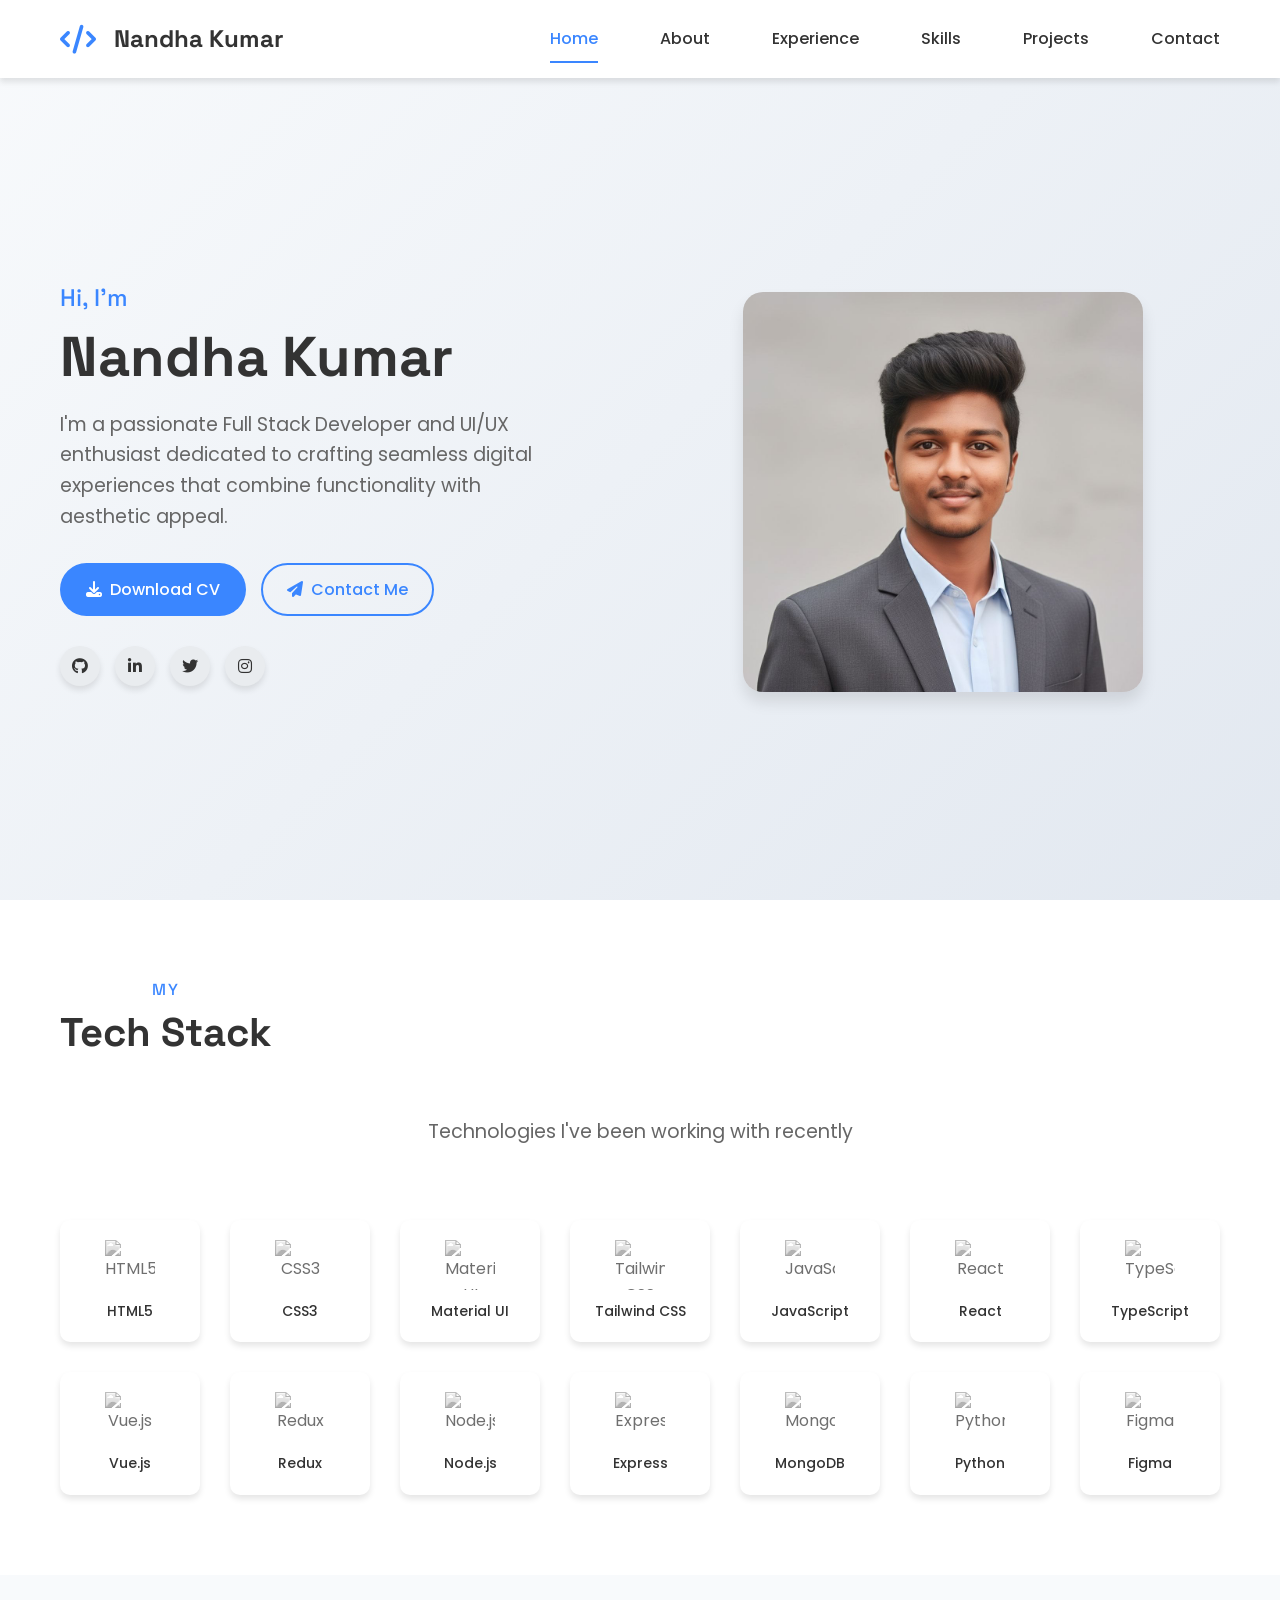
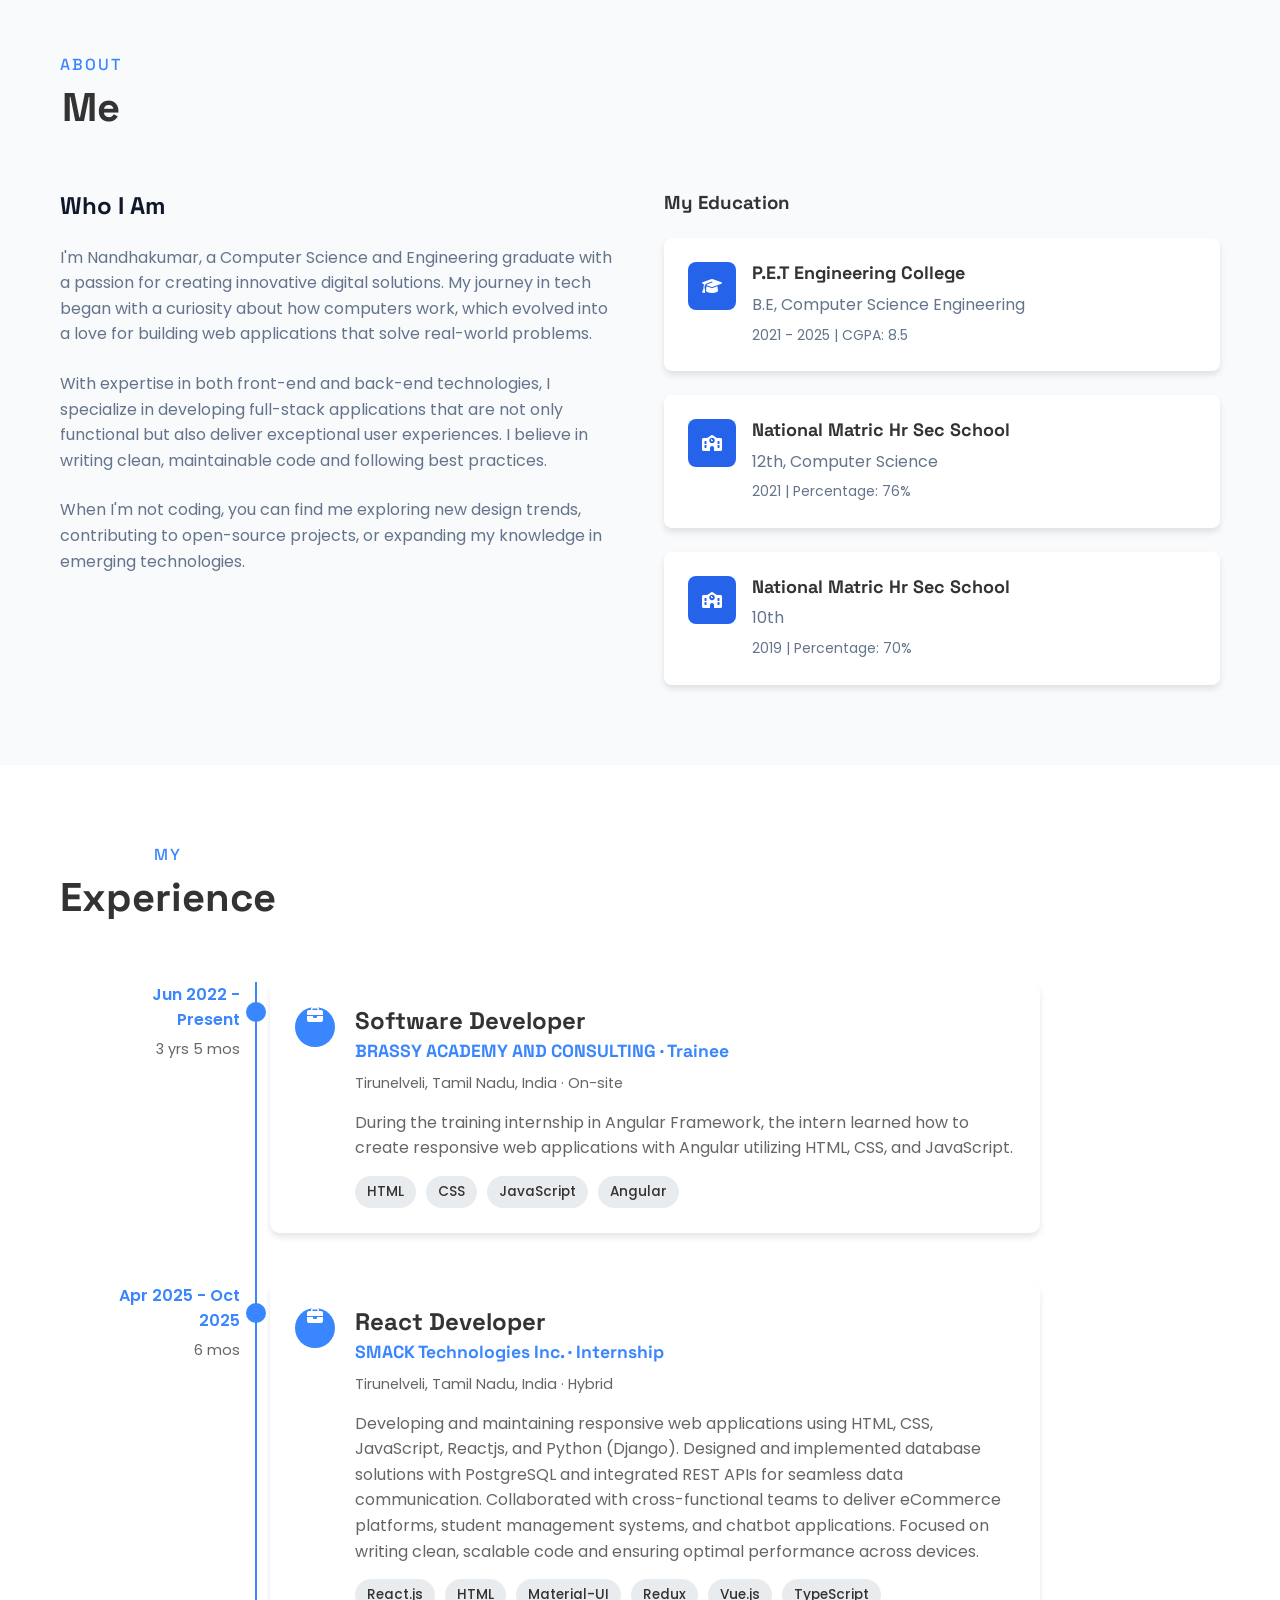
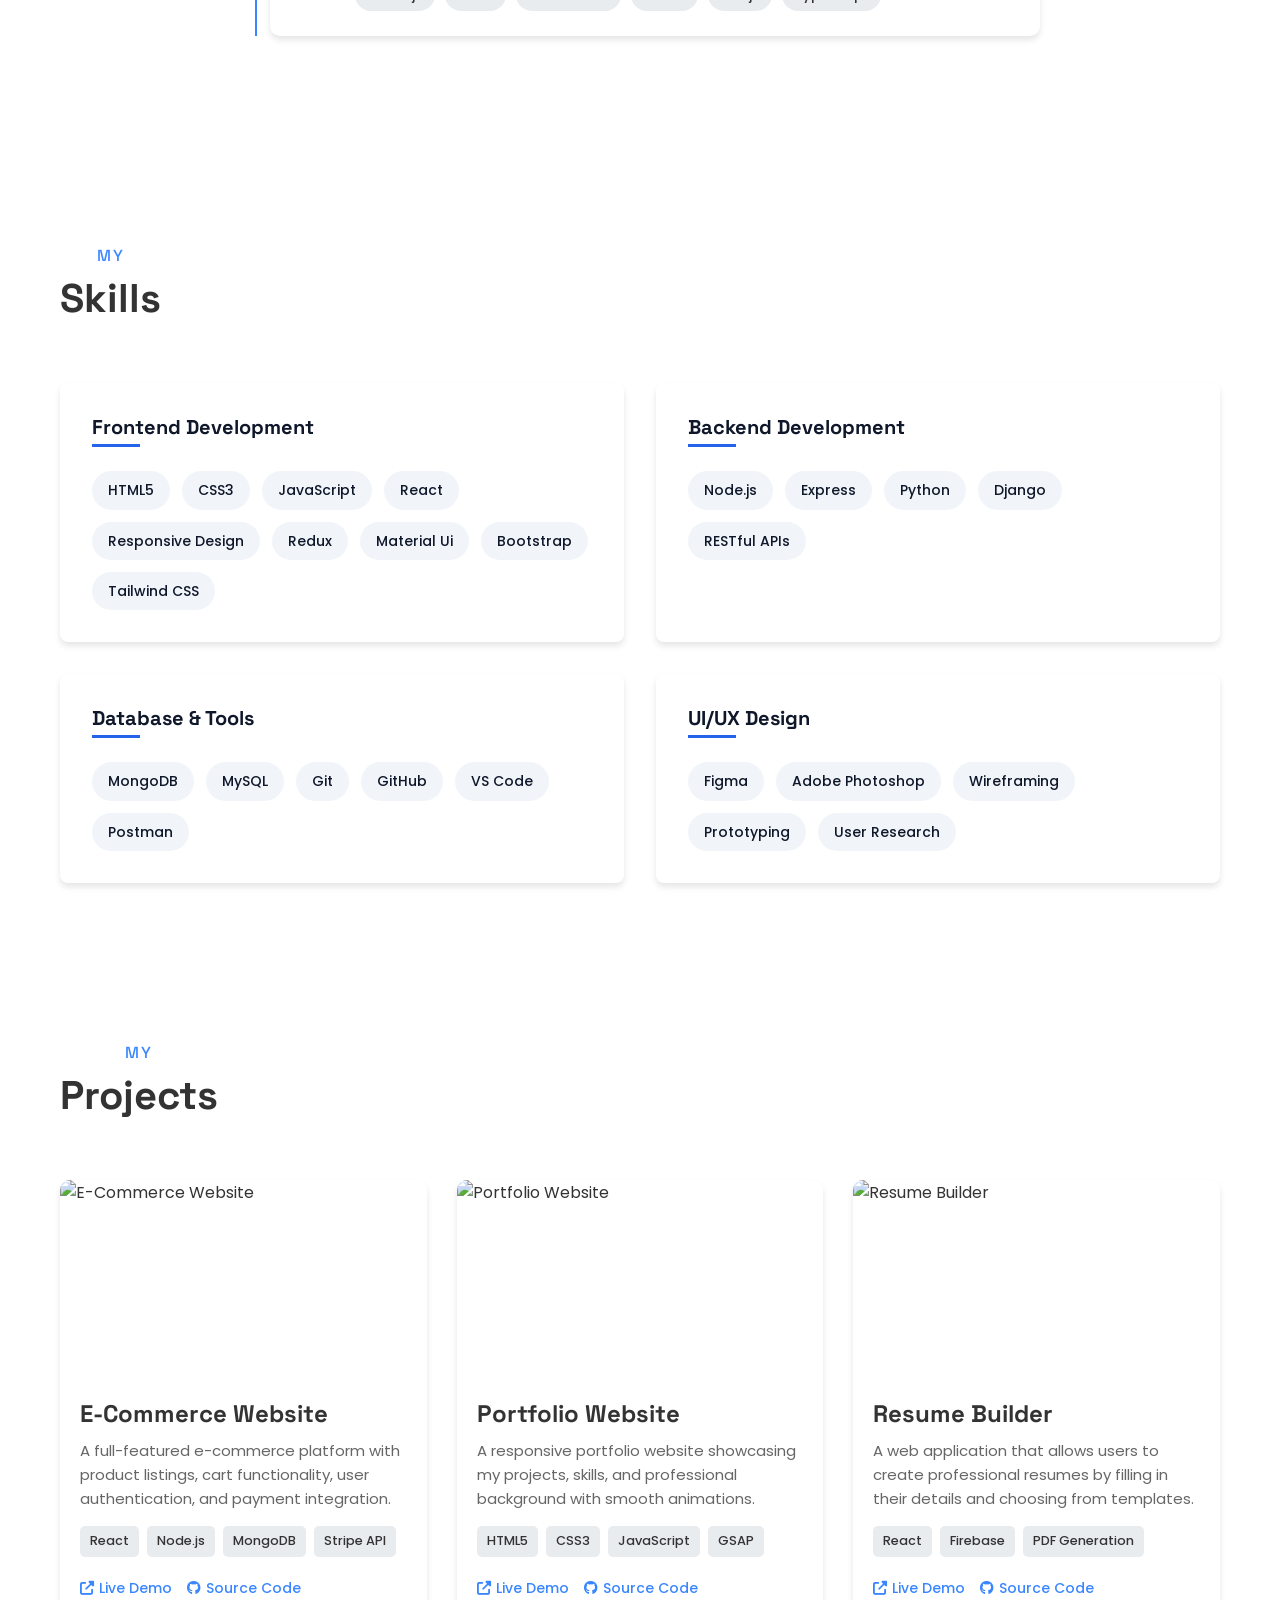
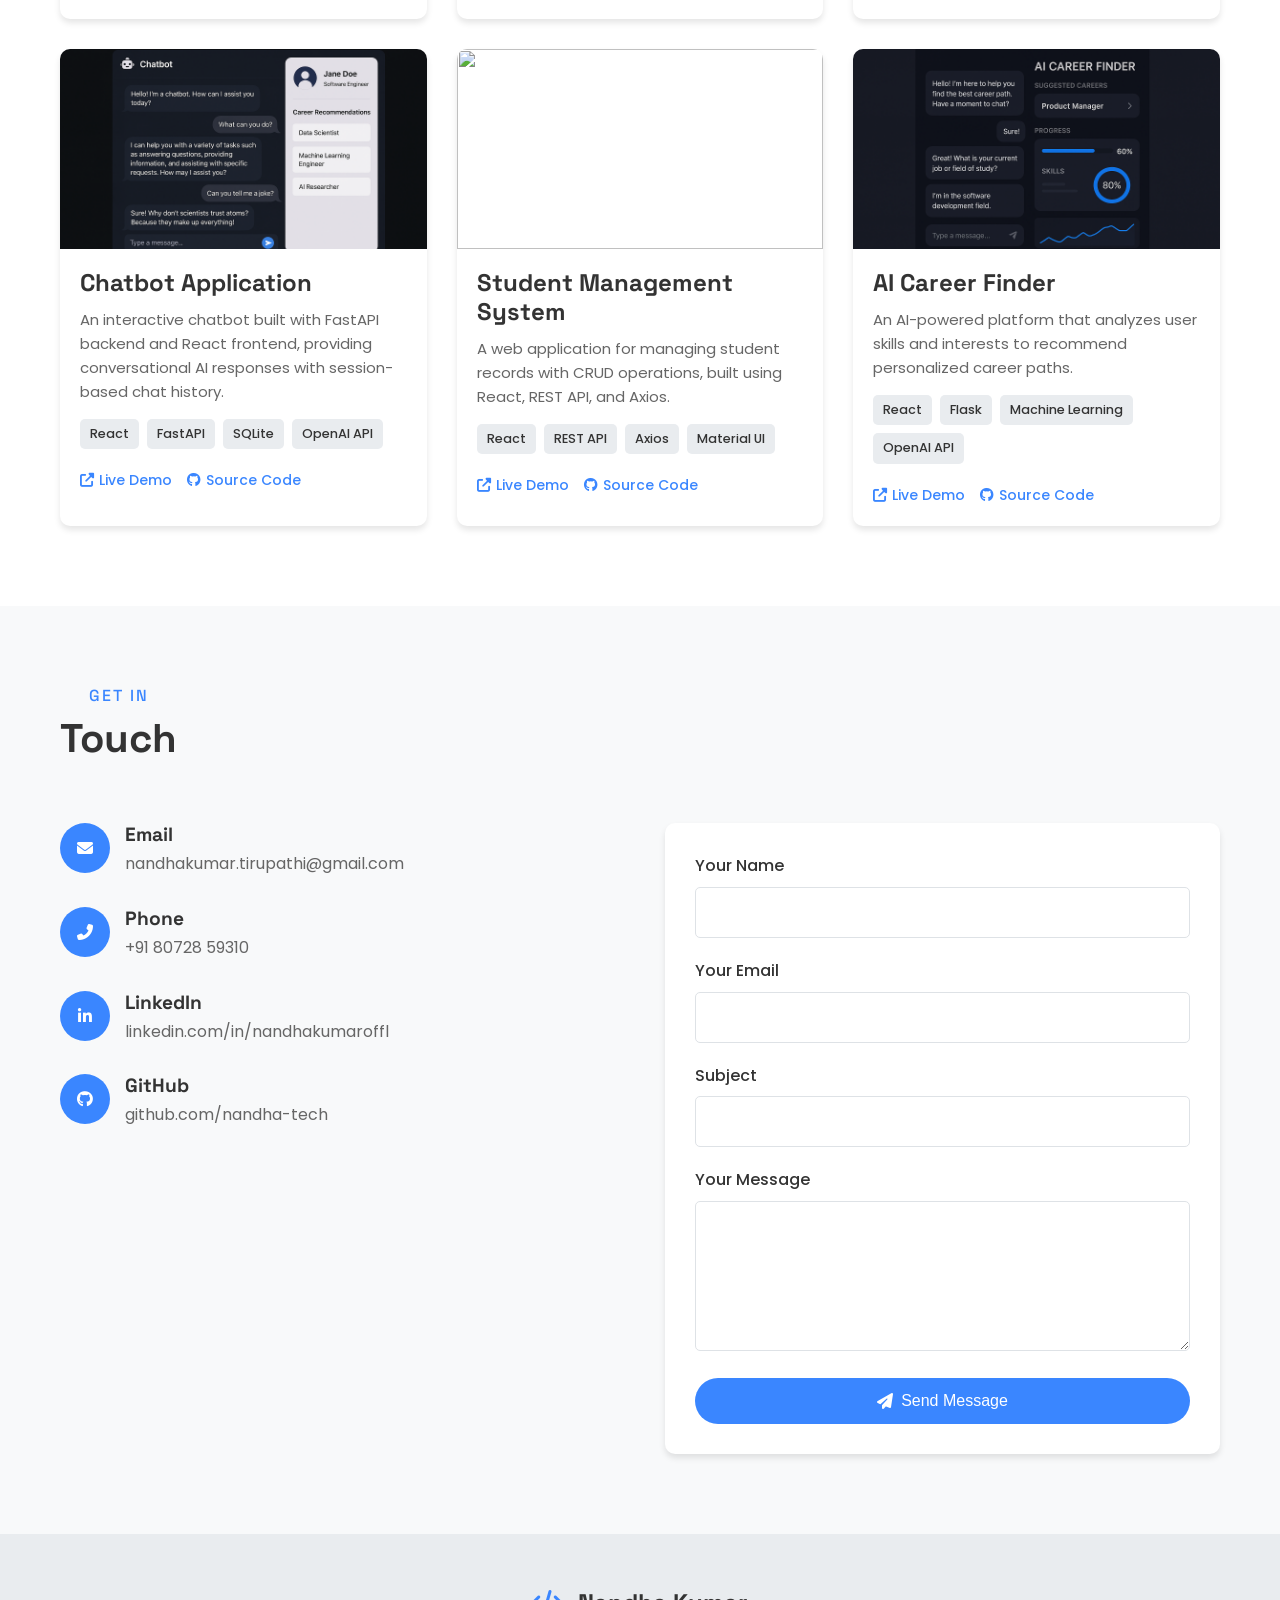
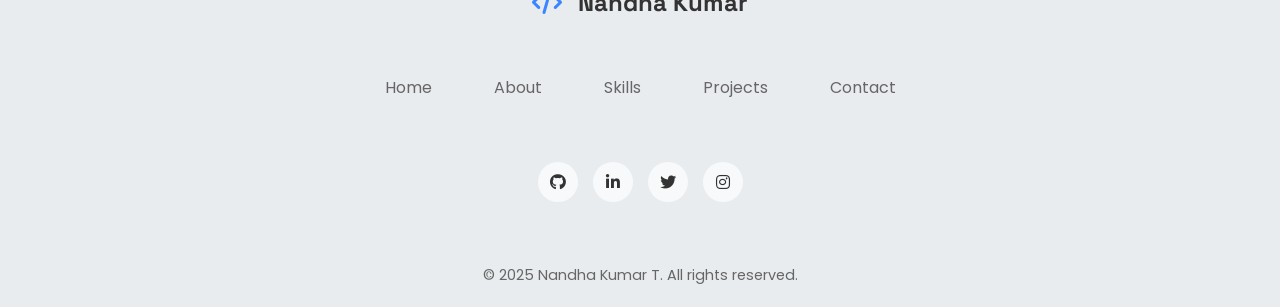
==== client/index.html @ 25b01ffe "Update Experience section" ====
<!DOCTYPE html>
<html lang="en">
  <head>
    <meta charset="UTF-8" />
    <meta name="viewport" content="width=device-width, initial-scale=1.0" />
    <title>Nandha Kumar | Full Stack Developer</title>
    <link rel="icon" type="image/x-icon" href="./assets/n.ico">
    <!-- Fonts -->
    <link rel="preconnect" href="https://fonts.googleapis.com">
    <link rel="preconnect" href="https://fonts.gstatic.com" crossorigin>
    <link href="https://fonts.googleapis.com/css2?family=Poppins:wght@300;400;500;600;700&family=Space+Grotesk:wght@400;500;600;700&display=swap" rel="stylesheet">
    <!-- Icons -->
    <link rel="stylesheet" href="https://cdnjs.cloudflare.com/ajax/libs/font-awesome/6.4.0/css/all.min.css">
    <!-- CSS -->
    <link rel="stylesheet" href="main.css">
    <!-- EmailJS -->
    <script type="text/javascript" src="https://cdn.jsdelivr.net/npm/@emailjs/browser@3/dist/email.min.js"></script>
    <script type="text/javascript">
      (function() {
        emailjs.init("dbF0YiNda1N7v0T49"); // Your public key
      })();
    </script>
  </head>
  <body>
    <!-- Header -->
    <header id="header">
      <div class="container">
        <nav>
          <a href="#" class="logo">
            <i class="fas fa-code"></i>
            <span>Nandha Kumar</span>
          </a>
          
          <ul class="nav-links">
            <li><a href="#hero" class="active">Home</a></li>
            <li><a href="#about">About</a></li>
                <li><a href="#experience">Experience</a></li>
            <li><a href="#skills">Skills</a></li>
            <li><a href="#projects">Projects</a></li>
            <li><a href="#contact">Contact</a></li>
          </ul>
          
          <div class="menu-toggle">
            <i class="fas fa-bars"></i>
          </div>
        </nav>
      </div>
    </header>
    
    <!-- Hero Section -->
    <section id="hero" class="section">
      <div class="container">
        <div class="hero-content">
          <div class="hero-text">
            <h1 class="hero-title">
              <span>Hi, I'm</span>
              Nandha Kumar
            </h1>
            <p class="hero-description">
              I'm a passionate Full Stack Developer and UI/UX enthusiast dedicated to crafting seamless digital experiences that combine functionality with aesthetic appeal.
            </p>
            <div class="hero-cta">
              <a href="./assets/Nandhakumar_MERN .pdf" class="btn btn-primary" download>
                <i class="fas fa-download"></i> Download CV
              </a>
              <a href="#contact" class="btn btn-outline">
                <i class="fas fa-paper-plane"></i> Contact Me
              </a>
            </div>
            <div class="social-links">
              <a href="https://github.com/nandha-tech" target="_blank" aria-label="GitHub">
                <i class="fab fa-github"></i>
              </a>
              <a href="https://www.linkedin.com/in/nandhakumaroffl" target="_blank" aria-label="LinkedIn">
                <i class="fab fa-linkedin-in"></i>
              </a>
              <a href="https://twitter.com/" target="_blank" aria-label="Twitter">
                <i class="fab fa-twitter"></i>
              </a>
              <a href="https://www.instagram.com/nandhakumaroffl" target="_blank" aria-label="Instagram">
                <i class="fab fa-instagram"></i>
              </a>
            </div>
          </div>
          <div class="hero-image">
            <img src="./assets/Nandhakumar.jpg" alt="Nandha Kumar">
          </div>
        </div>
      </div>
    </section>
    
    <!-- Tech Stack Section -->
    <section id="tech-stack" class="section">
      <div class="container">
        <h2 class="section-title">
          <small>My</small>
          Tech Stack
        </h2>
        
        <div class="tech-stack-container">
          <p class="tech-stack-title">Technologies I've been working with recently</p>
          
          <div class="tech-stack-logos">
            <div class="tech-logo">
              <img src="https://cdn.jsdelivr.net/gh/devicons/devicon/icons/html5/html5-original.svg" alt="HTML5">
              <span>HTML5</span>
            </div>
            <div class="tech-logo">
              <img src="https://cdn.jsdelivr.net/gh/devicons/devicon/icons/css3/css3-original.svg" alt="CSS3">
              <span>CSS3</span>
            </div>
            <div class="tech-logo">
              <img src="https://cdn.jsdelivr.net/gh/devicons/devicon/icons/materialui/materialui-original.svg" alt="Material UI">
              <span>Material UI</span>
            </div>
            <div class="tech-logo">
              <img src="https://cdn.jsdelivr.net/gh/devicons/devicon/icons/tailwindcss/tailwindcss-original.svg" alt="Tailwind CSS">
              <span>Tailwind CSS</span>
            </div>
            <div class="tech-logo">
              <img src="https://cdn.jsdelivr.net/gh/devicons/devicon/icons/javascript/javascript-original.svg" alt="JavaScript">
              <span>JavaScript</span>
            </div>
            <div class="tech-logo">
              <img src="https://cdn.jsdelivr.net/gh/devicons/devicon/icons/react/react-original.svg" alt="React">
              <span>React</span>
            </div>
            <div class="tech-logo">
              <img src="https://cdn.jsdelivr.net/gh/devicons/devicon/icons/typescript/typescript-original.svg" alt="TypeScript">
              <span>TypeScript</span>
            </div>
            <div class="tech-logo">
              <img src="https://cdn.jsdelivr.net/gh/devicons/devicon/icons/vuejs/vuejs-original.svg" alt="Vue.js">
              <span>Vue.js</span>
            </div>
            <div class="tech-logo">
  <img src="https://cdn.jsdelivr.net/gh/devicons/devicon/icons/redux/redux-original.svg" alt="Redux">
  <span>Redux</span>
</div>

            <div class="tech-logo">
              <img src="https://cdn.jsdelivr.net/gh/devicons/devicon/icons/nodejs/nodejs-original.svg" alt="Node.js">
              <span>Node.js</span>
            </div>
            <div class="tech-logo">
              <img src="https://cdn.jsdelivr.net/gh/devicons/devicon/icons/express/express-original.svg" alt="Express">
              <span>Express</span>
            </div>
            <div class="tech-logo">
              <img src="https://cdn.jsdelivr.net/gh/devicons/devicon/icons/mongodb/mongodb-original.svg" alt="MongoDB">
              <span>MongoDB</span>
            </div>
            <div class="tech-logo">
              <img src="https://cdn.jsdelivr.net/gh/devicons/devicon/icons/python/python-original.svg" alt="Python">
              <span>Python</span>
            </div>
            <div class="tech-logo">
  <img src="https://cdn.jsdelivr.net/gh/devicons/devicon/icons/figma/figma-original.svg" alt="Figma">
  <span>Figma</span>
</div>

          </div>
        </div>
      </div>
    </section>
    
    <!-- About Section -->
    <section id="about" class="section">
      <div class="container">
        <h2 class="section-title">
          <small>About</small>
          Me
        </h2>
        
        <div class="about-container">
          <div class="about-content">
            <h3>Who I Am</h3>
            <p>
              I'm Nandhakumar, a Computer Science and Engineering graduate with a passion for creating innovative digital solutions. My journey in tech began with a curiosity about how computers work, which evolved into a love for building web applications that solve real-world problems.
            </p>
            <p>
              With expertise in both front-end and back-end technologies, I specialize in developing full-stack applications that are not only functional but also deliver exceptional user experiences. I believe in writing clean, maintainable code and following best practices.
            </p>
            <p>
              When I'm not coding, you can find me exploring new design trends, contributing to open-source projects, or expanding my knowledge in emerging technologies.
            </p>
          </div>
          
          <div class="education">
            <h3>My Education</h3>
            
            <div class="education-item">
              <div class="education-icon">
                <i class="fas fa-graduation-cap"></i>
              </div>
              <div class="education-details">
                <h4>P.E.T Engineering College</h4>
                <p>B.E, Computer Science Engineering</p>
                <small>2021 - 2025 | CGPA: 8.5</small>
              </div>
            </div>
            
            <div class="education-item">
              <div class="education-icon">
                <i class="fas fa-school"></i>
              </div>
              <div class="education-details">
                <h4>National Matric Hr Sec School</h4>
                <p>12th, Computer Science</p>
                <small>2021 | Percentage: 76%</small>
              </div>
            </div>
            
            <div class="education-item">
              <div class="education-icon">
                <i class="fas fa-school"></i>
              </div>
              <div class="education-details">
                <h4>National Matric Hr Sec School</h4>
                <p>10th</p>
                <small>2019 | Percentage: 70%</small>
              </div>
            </div>
          </div>
        </div>
      </div>
    </section>
        
    <!-- Experience Section -->
    <section id="experience" class="section">
      <div class="container">
        <h2 class="section-title">
          <small>My</small>
          Experience
        </h2>
        
        <div class="experience-container">
          <div class="timeline">
            <div class="timeline-item">
              <div class="timeline-date">
                <span>Jun 2022 - Present</span>
                <span class="duration">3 yrs 5 mos</span>
              </div>
              <div class="timeline-content">
                <div class="timeline-icon">
                  <i class="fas fa-briefcase"></i>
                </div>
                <div class="timeline-details">
                  <h3>Software Developer</h3>
                  <h4>BRASSY ACADEMY AND CONSULTING · Trainee</h4>
                  <p class="location">Tirunelveli, Tamil Nadu, India · On-site</p>
                  <p class="description">
                    During the training internship in Angular Framework, the intern learned how to create responsive web applications with Angular utilizing HTML, CSS, and JavaScript.
                  </p>
                  <div class="skills">
                    <span class="skill-tag">HTML</span>
                    <span class="skill-tag">CSS</span>
                    <span class="skill-tag">JavaScript</span>
                    <span class="skill-tag">Angular</span>
                  </div>
                </div>
              </div>
            </div>
            
            <div class="timeline-item">
              <div class="timeline-date">
                <span>Apr 2025 - Oct 2025</span>
                <span class="duration">6 mos</span>
              </div>
              <div class="timeline-content">
                <div class="timeline-icon">
                  <i class="fas fa-briefcase"></i>
                </div>
                <div class="timeline-details">
                  <h3>React Developer</h3>
                  <h4>SMACK Technologies Inc. · Internship</h4>
                  <p class="location">Tirunelveli, Tamil Nadu, India · Hybrid</p>
                  <p class="description">
                    Developing and maintaining responsive web applications using HTML, CSS, JavaScript, Reactjs, and Python (Django). Designed and implemented database solutions with PostgreSQL and integrated REST APIs for seamless data communication. Collaborated with cross-functional teams to deliver eCommerce platforms, student management systems, and chatbot applications. Focused on writing clean, scalable code and ensuring optimal performance across devices.
                  </p>
                  <div class="skills">
                    <span class="skill-tag">React.js</span>
                    <span class="skill-tag">HTML</span>
                    <span class="skill-tag">Material-UI</span>
                    <span class="skill-tag">Redux</span>
                    <span class="skill-tag">Vue.js</span>
                    <span class="skill-tag">TypeScript</span>
                  </div>
                </div>
              </div>
            </div>
            
       
            
   
          </div>
        </div>
      </div>
    </section>
    <!-- Skills Section -->
    <section id="skills" class="section">
      <div class="container">
        <h2 class="section-title">
          <small>My</small>
          Skills
        </h2>
        
        <div class="skills-container">
          <div class="skills-category">
            <h3>Frontend Development</h3>
            <div class="skills-list">
              <span class="skill-item">HTML5</span>
              <span class="skill-item">CSS3</span>
              <span class="skill-item">JavaScript</span>
              <span class="skill-item">React</span>
              <span class="skill-item">Responsive Design</span>
              <span class="skill-item">Redux</span>
              <span class="skill-item">Material Ui</span>
              <span class="skill-item">Bootstrap</span>
              <span class="skill-item">Tailwind CSS</span>
            </div>
          </div>
          
          <div class="skills-category">
            <h3>Backend Development</h3>
            <div class="skills-list">
              <span class="skill-item">Node.js</span>
              <span class="skill-item">Express</span>
              <span class="skill-item">Python</span>
              <span class="skill-item">Django</span>
              <span class="skill-item">RESTful APIs</span>
            </div>
          </div>
          
          <div class="skills-category">
            <h3>Database & Tools</h3>
            <div class="skills-list">
              <span class="skill-item">MongoDB</span>
              <span class="skill-item">MySQL</span>
              <span class="skill-item">Git</span>
              <span class="skill-item">GitHub</span>
              <span class="skill-item">VS Code</span>
              <span class="skill-item">Postman</span>
            </div>
          </div>
          
          <div class="skills-category">
            <h3>UI/UX Design</h3>
            <div class="skills-list">
              <span class="skill-item">Figma</span>
              <span class="skill-item">Adobe Photoshop</span>
              <span class="skill-item">Wireframing</span>
              <span class="skill-item">Prototyping</span>
              <span class="skill-item">User Research</span>
            </div>
          </div>
        </div>
      </div>
    </section>
    
    <!-- Projects Section -->
    <section id="projects" class="section">
      <div class="container">
        <h2 class="section-title">
          <small>My</small>
          Projects
        </h2>
        
        <div class="projects-grid">
          <div class="project-card">
            <div class="project-image">
              <img src="https://images.unsplash.com/photo-1556740738-b6a63e27c4df?ixlib=rb-4.0.3&ixid=M3wxMjA3fDB8MHxwaG90by1wYWdlfHx8fGVufDB8fHx8fA%3D%3D&auto=format&fit=crop&w=1470&q=80" alt="E-Commerce Website">
            </div>
            <div class="project-content">
              <h3 class="project-title">E-Commerce Website</h3>
              <p class="project-description">
                A full-featured e-commerce platform with product listings, cart functionality, user authentication, and payment integration.
              </p>
              <div class="project-tech">
                <span>React</span>
                <span>Node.js</span>
                <span>MongoDB</span>
                <span>Stripe API</span>
              </div>
              <div class="project-links">
                <a href="https://shop-sea-gold.vercel.app/" target="_blank">
                  <i class="fas fa-external-link-alt"></i> Live Demo
                </a>
                <a href="https://github.com/Nandha-Tech/Shop-sea" target="_blank">
                  <i class="fab fa-github"></i> Source Code
                </a>
              </div>
            </div>
          </div>
          
          <div class="project-card">
            <div class="project-image">
              <img src="https://images.unsplash.com/photo-1467232004584-a241de8bcf5d?ixlib=rb-4.0.3&ixid=M3wxMjA3fDB8MHxwaG90by1wYWdlfHx8fGVufDB8fHx8fA%3D%3D&auto=format&fit=crop&w=1469&q=80" alt="Portfolio Website">
            </div>
            <div class="project-content">
              <h3 class="project-title">Portfolio Website</h3>
              <p class="project-description">
                A responsive portfolio website showcasing my projects, skills, and professional background with smooth animations.
              </p>
              <div class="project-tech">
                <span>HTML5</span>
                <span>CSS3</span>
                <span>JavaScript</span>
                <span>GSAP</span>
              </div>
              <div class="project-links">
                <a href="" target="_blank">
                  <i class="fas fa-external-link-alt"></i> Live Demo
                </a>
                <a href="https://github.com/Nandha-Tech/My-Portfolio" target="_blank">
                  <i class="fab fa-github"></i> Source Code
                </a>
              </div>
            </div>
          </div>
          
          <div class="project-card">
            <div class="project-image">
              <img src="https://images.unsplash.com/photo-1507238691740-187a5b1d37b8?ixlib=rb-4.0.3&ixid=M3wxMjA3fDB8MHxwaG90by1wYWdlfHx8fGVufDB8fHx8fA%3D%3D&auto=format&fit=crop&w=1510&q=80" alt="Resume Builder">
            </div>
            <div class="project-content">
              <h3 class="project-title">Resume Builder</h3>
              <p class="project-description">
                A web application that allows users to create professional resumes by filling in their details and choosing from templates.
              </p>
              <div class="project-tech">
                <span>React</span>
                <span>Firebase</span>
                <span>PDF Generation</span>
              </div>
              <div class="project-links">
                <a href="https://resume-builder-584w.vercel.app/" target="_blank">
                  <i class="fas fa-external-link-alt"></i> Live Demo
                </a>
                <a href="https://github.com/Nandha-Tech/Resume-Builder" target="_blank">
                  <i class="fab fa-github"></i> Source Code
                </a>
              </div>
            </div>
          </div>
          
          <div class="project-card">
            <div class="project-image">
              <img src="./assets/ChatGPT Image Aug 15, 2025, 11_14_41 AM.png">
            </div>
            <div class="project-content">
              <h3 class="project-title">Chatbot Application</h3>
              <p class="project-description">
                An interactive chatbot built with FastAPI backend and React frontend, providing conversational AI responses with session-based chat history.
              </p>
              <div class="project-tech">
                <span>React</span>
                <span>FastAPI</span>
                <span>SQLite</span>
                <span>OpenAI API</span>
              </div>
              <div class="project-links">
                <a href="https://your-chatbot-demo-link.com" target="_blank">
                  <i class="fas fa-external-link-alt"></i> Live Demo
                </a>
                <a href="https://github.com/Nandha-Tech/ChatBot" target="_blank">
                  <i class="fab fa-github"></i> Source Code
                </a>
              </div>
            </div>
          </div>
          
          <div class="project-card">
            <div class="project-image">
              <img src="https://images.unsplash.com/photo-1509062522246-3755977927d7?ixlib=rb-4.0.3&auto=format&fit=crop&w=1470&q=80">
            </div>
            <div class="project-content">
              <h3 class="project-title">Student Management System</h3>
              <p class="project-description">
                A web application for managing student records with CRUD operations, built using React, REST API, and Axios.
              </p>
              <div class="project-tech">
                <span>React</span>
                <span>REST API</span>
                <span>Axios</span>
                <span>Material UI</span>
              </div>
              <div class="project-links">
                <a href="https://student-mangement-system-crud.vercel.app/" target="_blank">
                  <i class="fas fa-external-link-alt"></i> Live Demo
                </a>
                <a href="https://github.com/Nandha-Tech/Student-Mangement-System-CRUD" target="_blank">
                  <i class="fab fa-github"></i> Source Code
                </a>
              </div>
            </div>
          </div>
          
          <div class="project-card">
            <div class="project-image">
              <img src="./assets/ChatGPT Image Aug 15, 2025, 11_26_52 AM.png">
            </div>
            <div class="project-content">
              <h3 class="project-title">AI Career Finder</h3>
              <p class="project-description">
                An AI-powered platform that analyzes user skills and interests to recommend personalized career paths.
              </p>
              <div class="project-tech">
                <span>React</span>
                <span>Flask</span>
                <span>Machine Learning</span>
                <span>OpenAI API</span>
              </div>
              <div class="project-links">
                <a href="https://ai-career-path-finder-f0tz8b0y9-nandhakumars-projects-9d088f9f.vercel.app/" target="_blank">
                  <i class="fas fa-external-link-alt"></i> Live Demo
                </a>
                <a href="https://github.com/Nandha-Tech/Ai-career-path-finder" target="_blank">
                  <i class="fab fa-github"></i> Source Code
                </a>
              </div>
            </div>
          </div>
        </div>
      </div>
    </section>
    
    <!-- Contact Section -->
    <section id="contact" class="section">
      <div class="container">
        <h2 class="section-title">
          <small>Get In</small>
          Touch
        </h2>
        
        <div class="contact-container">
          <div class="contact-info">
            <div class="contact-item">
              <div class="contact-icon">
                <i class="fas fa-envelope"></i>
              </div>
              <div class="contact-details">
                <h4>Email</h4>
                <a href="mailto:nandhakumar.tirupathi@gmail.com">nandhakumar.tirupathi@gmail.com</a>
              </div>
            </div>
            
            <div class="contact-item">
              <div class="contact-icon">
                <i class="fas fa-phone-alt"></i>
              </div>
              <div class="contact-details">
                <h4>Phone</h4>
                <a href="tel:+918072859310">+91 80728 59310</a>
              </div>
            </div>
            
            <div class="contact-item">
              <div class="contact-icon">
                <i class="fab fa-linkedin-in"></i>
              </div>
              <div class="contact-details">
                <h4>LinkedIn</h4>
                <a href="https://www.linkedin.com/in/nandhakumaroffl" target="_blank">linkedin.com/in/nandhakumaroffl</a>
              </div>
            </div>
            
            <div class="contact-item">
              <div class="contact-icon">
                <i class="fab fa-github"></i>
              </div>
              <div class="contact-details">
                <h4>GitHub</h4>
                <a href="https://github.com/nandha-tech" target="_blank">github.com/nandha-tech</a>
              </div>
            </div>
          </div>
          
          <div class="contact-form">
            <form id="contactForm">
              <div class="form-group">
                <label for="name">Your Name</label>
                <input type="text" id="name" class="form-control" required>
              </div>
              
              <div class="form-group">
                <label for="email">Your Email</label>
                <input type="email" id="email" class="form-control" required>
              </div>
              
              <div class="form-group">
                <label for="subject">Subject</label>
                <input type="text" id="subject" class="form-control" required>
              </div>
              
              <div class="form-group">
                <label for="message">Your Message</label>
                <textarea id="message" class="form-control" required></textarea>
              </div>
              
              <button type="submit" class="btn btn-primary" style="width: 100%;">
                <i class="fas fa-paper-plane"></i> Send Message
              </button>
            </form>
            
          </div>
        </div>
      </div>
    </section>
    
    <!-- Footer -->
    <footer>
      <div class="container">
        <div class="footer-content">
          <div class="footer-logo">
            <i class="fas fa-code"></i> Nandha Kumar
          </div>
          
          <ul class="footer-links">
            <li><a href="#hero">Home</a></li>
            <li><a href="#about">About</a></li>
            <li><a href="#skills">Skills</a></li>
            <li><a href="#projects">Projects</a></li>
            <li><a href="#contact">Contact</a></li>
          </ul>
          
          <div class="footer-social">
            <a href="https://github.com/nandha-tech" target="_blank" aria-label="GitHub">
              <i class="fab fa-github"></i>
            </a>
            <a href="https://www.linkedin.com/in/nandhakumaroffl" target="_blank" aria-label="LinkedIn">
              <i class="fab fa-linkedin-in"></i>
            </a>
            <a href="https://twitter.com/" target="_blank" aria-label="Twitter">
              <i class="fab fa-twitter"></i>
            </a>
            <a href="https://www.instagram.com/nandhakumaroffl" target="_blank" aria-label="Instagram">
              <i class="fab fa-instagram"></i>
            </a>
          </div>
          
          <p class="copyright">
            &copy; 2025 Nandha Kumar T. All rights reserved.
          </p>
        </div>
      </div>
    </footer>
    

    <a href="#hero" class="back-to-top" id="backToTop">
      <i class="fas fa-arrow-up"></i>
    </a>
    
 
    <script src="scripts.js">

    </script>
  </body>
</html>
---- client/main.css ----
:root {
        --primary: #2563eb;
        --primary-dark: #1d4ed8;
        --secondary: #f59e0b;
        --dark: #1e293b;
        --darker: #0f172a;
        --light: #f8fafc;
        --gray: #64748b;
        --light-gray: #e2e8f0;
        --success: #10b981;
        
        --shadow-sm: 0 1px 2px 0 rgb(0 0 0 / 0.05);
        --shadow: 0 1px 3px 0 rgb(0 0 0 / 0.1), 0 1px 2px -1px rgb(0 0 0 / 0.1);
        --shadow-md: 0 4px 6px -1px rgb(0 0 0 / 0.1), 0 2px 4px -2px rgb(0 0 0 / 0.1);
        --shadow-lg: 0 10px 15px -3px rgb(0 0 0 / 0.1), 0 4px 6px -4px rgb(0 0 0 / 0.1);
        
        --rounded-sm: 0.25rem;
        --rounded: 0.5rem;
        --rounded-md: 0.75rem;
        --rounded-lg: 1rem;
        --rounded-full: 9999px;
        
        --transition: all 0.3s ease;
      }
      
      * {
        margin: 0;
        padding: 0;
        box-sizing: border-box;
      }
      
      html {
        scroll-behavior: smooth;
      }
      
      body {
        font-family: 'Poppins', sans-serif;
        color: var(--dark);
        background-color: var(--light);
        line-height: 1.6;
        overflow-x: hidden;
      }
      
      h1, h2, h3, h4, h5, h6 {
        font-family: 'Space Grotesk', sans-serif;
        font-weight: 700;
        line-height: 1.2;
      }
      
      a {
        text-decoration: none;
        color: inherit;
      }
      
      ul {
        list-style: none;
      }
      
      img {
        max-width: 100%;
        height: auto;
        display: block;
      }
      
      .container {
        width: 100%;
        max-width: 1200px;
        margin: 0 auto;
        padding: 0 1.5rem;
      }
      
      .section {
        padding: 6rem 0;
      }
      
      .section-title {
        font-size: 2.5rem;
        margin-bottom: 3rem;
        position: relative;
        display: inline-block;
      }
      
      .section-title small {
        display: block;
        font-size: 1rem;
        color: var(--primary);
        margin-bottom: 0.5rem;
        font-weight: 500;
        letter-spacing: 0.1em;
        text-transform: uppercase;
      }
      
      .btn {
        display: inline-flex;
        align-items: center;
        justify-content: center;
        gap: 0.5rem;
        padding: 0.75rem 1.5rem;
        border-radius: var(--rounded);
        font-weight: 500;
        transition: var(--transition);
        cursor: pointer;
        border: none;
        outline: none;
        font-size: 1rem;
      }
      
      .btn-primary {
        background-color: var(--primary);
        color: white;
      }
      
      .btn-primary:hover {
        background-color: var(--primary-dark);
        transform: translateY(-2px);
        box-shadow: var(--shadow-lg);
      }
      
      .btn-outline {
        background-color: transparent;
        color: var(--primary);
        border: 1px solid var(--primary);
      }
      
      .btn-outline:hover {
        background-color: var(--primary);
        color: white;
        transform: translateY(-2px);
        box-shadow: var(--shadow-lg);
      }
      
      /* Header */
      header {
        position: fixed;
        top: 0;
        left: 0;
        width: 100%;
        z-index: 1000;
        background-color: rgba(255, 255, 255, 0.95);
        backdrop-filter: blur(10px);
        box-shadow: var(--shadow-sm);
        transition: var(--transition);
      }
      
      header.scrolled {
        box-shadow: var(--shadow);
      }
      
      nav {
        display: flex;
        align-items: center;
        justify-content: space-between;
        padding: 1.0rem 0;
      }
      
      .logo {
        display: flex;
        align-items: center;
        gap: 0.5rem;
        font-size: 1.25rem;
        font-weight: 700;
        color: var(--darker);
      }
      
      .logo i {
        color: var(--primary);
        font-size: 1.5rem;
      }
      
      .nav-links {
        display: flex;
        align-items: center;
        gap: 2rem;
      }
      
      .nav-links a {
        font-weight: 500;
        position: relative;
        padding: 0.5rem 0;
      }
      
      .nav-links a::after {
        content: '';
        position: absolute;
        bottom: 0;
        left: 0;
        width: 0;
        height: 2px;
        background-color: var(--primary);
        transition: var(--transition);
      }
      
      .nav-links a:hover::after {
        width: 100%;
      }
      
      .nav-links a.active::after {
        width: 100%;
      }
      
      .menu-toggle {
        display: none;
        cursor: pointer;
        font-size: 1.5rem;
        color: var(--darker);
      }
      
      /* Hero Section */
      #hero {
        min-height: 100vh;
        display: flex;
        align-items: center;
        padding-top: 5rem;
        background: linear-gradient(135deg, #f8fafc 0%, #e2e8f0 100%);
      }
      
      .hero-content {
        display: flex;
        align-items: center;
        gap: 3rem;
      }
      
      .hero-text {
        flex: 1;
      }
      
      .hero-image {
        flex: 1;
             margin-top:14px ;
        display: flex;
        justify-content: center;
      }
      
      .hero-image img {
        max-width: 100%;
   
        height: auto;
        border-radius: var(--rounded-lg);
        box-shadow: var(--shadow-lg);
      }
      
      .hero-title {
        font-size: 3.5rem;
        margin-bottom: 1.5rem;
        color: var(--darker);
      }
      
      .hero-title span {
        display: block;
        font-size: 1.25rem;
        color: var(--primary);
        margin-bottom: 0.5rem;
        font-weight: 500;
      }
      
      .hero-description {
        font-size: 1.125rem;
        color: var(--gray);
        margin-bottom: 2rem;
        max-width: 600px;
      }
      
      .hero-cta {
        display: flex;
        gap: 1rem;
        margin-bottom: 3rem;
      }
      
      .social-links {
        display: flex;
        gap: 1.5rem;
      }
      
      .social-links a {
        display: flex;
        align-items: center;
        justify-content: center;
        width: 2.5rem;
        height: 2.5rem;
        border-radius: 50%;
        background-color: white;
        color: var(--darker);
        box-shadow: var(--shadow);
        transition: var(--transition);
      }
      
      .social-links a:hover {
        background-color: var(--primary);
        color: white;
        transform: translateY(-3px);
      }
      
      /* Tech Stack */
      #tech-stack {
        background-color: white;
      }
      
      .tech-stack-container {
        display: flex;
        flex-direction: column;
        gap: 2rem;
      }
      
      .tech-stack-title {
        text-align: center;
        font-size: 1.25rem;
        color: var(--gray);
      }
      
      .tech-stack-logos {
        display: flex;
        flex-wrap: wrap;
        justify-content: center;
        gap: 2rem;
      }
      
      .tech-logo {
        display: flex;
        flex-direction: column;
        align-items: center;
        gap: 0.5rem;
        transition: var(--transition);
      }
      
      .tech-logo:hover {
        transform: translateY(-5px);
      }
      
      .tech-logo img {
        width: 3.5rem;
        height: 3.5rem;
        object-fit: contain;
        filter: grayscale(100%);
        opacity: 0.7;
        transition: var(--transition);
      }
      
      .tech-logo:hover img {
        filter: grayscale(0);
        opacity: 1;
      }
      
      .tech-logo span {
        font-size: 0.875rem;
        color: var(--gray);
      }
      
      /* About Section */
      #about {
        background-color: #f8fafc;
      }
      
      .about-container {
        display: grid;
        grid-template-columns: 1fr 1fr;
        gap: 3rem;
      }
      
      .about-content h3 {
        font-size: 1.5rem;
        margin-bottom: 1.5rem;
        color: var(--darker);
      }
      
      .about-content p {
        margin-bottom: 1.5rem;
        color: var(--gray);
      }
      
      .education {
        display: flex;
        flex-direction: column;
        gap: 1.5rem;
      }
      
      .education-item {
        display: flex;
        gap: 1rem;
        padding: 1.5rem;
        background-color: white;
        border-radius: var(--rounded);
        box-shadow: var(--shadow);
        transition: var(--transition);
      }
      
      .education-item:hover {
        transform: translateY(-5px);
        box-shadow: var(--shadow-lg);
      }
      
      .education-icon {
        width: 3rem;
        height: 3rem;
        display: flex;
        align-items: center;
        justify-content: center;
        background-color: var(--primary);
        color: white;
        border-radius: var(--rounded);
        flex-shrink: 0;
      }
      
      .education-details h4 {
        font-size: 1.125rem;
        margin-bottom: 0.5rem;
      }
      
      .education-details p {
        margin-bottom: 0.25rem;
        color: var(--gray);
      }
      
      .education-details small {
        font-size: 0.875rem;
        color: var(--gray);
      }
      
      /* Skills Section */
      .skills-container {
        display: grid;
        grid-template-columns: repeat(2, 1fr);
        gap: 2rem;
      }
      
      .skills-category {
        background-color: white;
        padding: 2rem;
        border-radius: var(--rounded);
        box-shadow: var(--shadow);
      }
      
      .skills-category h3 {
        font-size: 1.25rem;
        margin-bottom: 1.5rem;
        color: var(--darker);
        position: relative;
        padding-bottom: 0.5rem;
      }
      
      .skills-category h3::after {
        content: '';
        position: absolute;
        bottom: 0;
        left: 0;
        width: 3rem;
        height: 3px;
        background-color: var(--primary);
      }
      
      .skills-list {
        display: flex;
        flex-wrap: wrap;
        gap: 0.75rem;
      }
      
      .skill-item {
        background-color: #f1f5f9;
        color: var(--darker);
        padding: 0.5rem 1rem;
        border-radius: var(--rounded-full);
        font-size: 0.875rem;
        font-weight: 500;
        transition: var(--transition);
      }
      
      .skill-item:hover {
        background-color: var(--primary);
        color: white;
        transform: translateY(-2px);
      }
      
      /* Projects Section */
      #projects {
        background-color: #f8fafc;
      }
      
      .projects-grid {
        display: grid;
        grid-template-columns: repeat(auto-fill, minmax(300px, 1fr));
        gap: 2rem;
      }
      
      .project-card {
        background-color: white;
        border-radius: var(--rounded);
        overflow: hidden;
        box-shadow: var(--shadow);
        transition: var(--transition);
      }
      
      .project-card:hover {
        transform: translateY(-10px);
        box-shadow: var(--shadow-lg);
      }
      
      .project-image {
        height: 200px;
        overflow: hidden;
      }
      
      .project-image img {
        width: 100%;
        height: 100%;
        object-fit: cover;
        transition: var(--transition);
      }
      
      .project-card:hover .project-image img {
        transform: scale(1.05);
      }
      
      .project-content {
        padding: 1.5rem;
      }
      
      .project-title {
        font-size: 1.25rem;
        margin-bottom: 0.5rem;
        color: var(--darker);
      }
      
      .project-description {
        color: var(--gray);
        margin-bottom: 1rem;
        font-size: 0.9375rem;
      }
      
      .project-tech {
        display: flex;
        flex-wrap: wrap;
        gap: 0.5rem;
        margin-bottom: 1.5rem;
      }
      
      .project-tech span {
        background-color: #f1f5f9;
        color: var(--darker);
        padding: 0.25rem 0.75rem;
        border-radius: var(--rounded-full);
        font-size: 0.75rem;
        font-weight: 500;
      }
      
      .project-links {
        display: flex;
        gap: 1rem;
      }
      
      .project-links a {
        font-size: 0.875rem;
        font-weight: 500;
        display: flex;
        align-items: center;
        gap: 0.25rem;
        color: var(--primary);
      }
      
      .project-links a:hover {
        text-decoration: underline;
      }
      
      /* Contact Section */
      .contact-container {
        display: grid;
        grid-template-columns: 1fr 1fr;
        gap: 3rem;
      }
      
      .contact-info {
        display: flex;
        flex-direction: column;
        gap: 1.5rem;
      }
      
      .contact-item {
        display: flex;
        align-items: flex-start;
        gap: 1rem;
      }
      
      .contact-icon {
        width: 3rem;
        height: 3rem;
        display: flex;
        align-items: center;
        justify-content: center;
        background-color: var(--primary);
        color: white;
        border-radius: var(--rounded);
        flex-shrink: 0;
      }
      
      .contact-details h4 {
        font-size: 1.125rem;
        margin-bottom: 0.25rem;
        color: var(--darker);
      }
      
      .contact-details p, .contact-details a {
        color: var(--gray);
        transition: var(--transition);
      }
      
      .contact-details a:hover {
        color: var(--primary);
      }
      
      .contact-form {
        background-color: white;
        padding: 2rem;
        border-radius: var(--rounded);
        box-shadow: var(--shadow);
      }
      
      .form-group {
        margin-bottom: 1.5rem;
      }
      
      .form-group label {
        display: block;
        margin-bottom: 0.5rem;
        font-weight: 500;
        color: var(--darker);
      }
      
      .form-control {
        width: 100%;
        padding: 0.75rem 1rem;
        border: 1px solid var(--light-gray);
        border-radius: var(--rounded);
        font-family: inherit;
        font-size: 1rem;
        transition: var(--transition);
      }
      
      .form-control:focus {
        outline: none;
        border-color: var(--primary);
        box-shadow: 0 0 0 3px rgba(37, 99, 235, 0.1);
      }
      
      textarea.form-control {
        min-height: 150px;
        resize: vertical;
      }
      
      /* Footer */
      footer {
        background-color: var(--darker);
        color: white;
        padding: 3rem 0;
      }
      
      .footer-content {
        display: flex;
        flex-direction: column;
        align-items: center;
        gap: 2rem;
        text-align: center;
      }
      
      .footer-logo {
        font-size: 1.5rem;
        font-weight: 700;
      }
      
      .footer-links {
        display: flex;
        gap: 2rem;
      }
      
      .footer-links a {
        transition: var(--transition);
      }
      
      .footer-links a:hover {
        color: var(--primary);
      }
      
      .footer-social {
        display: flex;
        gap: 1.5rem;
      }
      
      .footer-social a {
        display: flex;
        align-items: center;
        justify-content: center;
        width: 2.5rem;
        height: 2.5rem;
        border-radius: 50%;
        background-color: rgba(255, 255, 255, 0.1);
        color: white;
        transition: var(--transition);
      }
      
      .footer-social a:hover {
        background-color: var(--primary);
        transform: translateY(-3px);
      }
      
      .copyright {
        color: var(--light-gray);
        font-size: 0.875rem;
      }
      
      /* Back to top button */
      .back-to-top {
        position: fixed;
        bottom: 2rem;
        right: 2rem;
        width: 3rem;
        height: 3rem;
        background-color: var(--primary);
        color: white;
        border-radius: 50%;
        display: flex;
        align-items: center;
        justify-content: center;
        box-shadow: var(--shadow-lg);
        opacity: 0;
        visibility: hidden;
        transition: var(--transition);
        z-index: 999;
      }
      
      .back-to-top.active {
        opacity: 1;
        visibility: visible;
      }
      
      .back-to-top:hover {
        background-color: var(--primary-dark);
        transform: translateY(-3px);
      }
      
      /* Responsive Design */
      @media (max-width: 992px) {
        .hero-content {
          flex-direction: column;
        }
        
        .about-container,
        .contact-container {
          grid-template-columns: 1fr;
        }
        
        .about-content {
          order: 1;
        }
        
        .contact-form {
          order: -1;
        }
      }
      
      @media (max-width: 768px) {
        .section {
          padding: 4rem 0;
        }
        
        .section-title {
          font-size: 2rem;
        }
        
        .hero-title {
          font-size: 2.5rem;
        }
        
        .menu-toggle {
          display: block;
        }
        
        .nav-links {
          position: fixed;
          top: 5rem;
          left: 0;
          width: 100%;
          background-color: white;
          flex-direction: column;
          align-items: center;
          padding: 2rem 0;
          box-shadow: var(--shadow);
          transform: translateY(-150%);
          opacity: 0;
          transition: var(--transition);
          z-index: 999;
        }
        
        .nav-links.active {
          transform: translateY(0);
          opacity: 1;
        }
        
        .skills-container {
          grid-template-columns: 1fr;
        }
      }
      
      @media (max-width: 576px) {
        .hero-cta {
          flex-direction: column;
        }
        
        .btn {
          width: 100%;
        }
      }







      /* CSS Variables for Light and Dark Mode */
:root {
  /* Light Mode Colors */
  --primary-color: #3a86ff;
  --secondary-color: #8338ec;
  --accent-color: #ff006e;
  --text-color: #333333;
  --text-light: #666666;
  --bg-color: #ffffff;
  --bg-secondary: #f8f9fa;
  --bg-tertiary: #e9ecef;
  --border-color: #dee2e6;
  --shadow: 0 4px 6px rgba(0, 0, 0, 0.1);
  --shadow-lg: 0 10px 15px rgba(0, 0, 0, 0.1);
  --card-bg: #ffffff;
  
  /* Fonts */
  --heading-font: 'Space Grotesk', sans-serif;
  --body-font: 'Poppins', sans-serif;
}

/* Dark Mode Colors */
[data-theme="dark"] {
  --primary-color: #4dabf7;
  --secondary-color: #9775fa;
  --accent-color: #ff6b6b;
  --text-color: #f8f9fa;
  --text-light: #adb5bd;
  --bg-color: #121212;
  --bg-secondary: #1e1e1e;
  --bg-tertiary: #2d2d2d;
  --border-color: #444444;
  --shadow: 0 4px 6px rgba(0, 0, 0, 0.3);
  --shadow-lg: 0 10px 15px rgba(0, 0, 0, 0.3);
  --card-bg: #1e1e1e;
}

/* Base Styles */
* {
  margin: 0;
  padding: 0;
  box-sizing: border-box;
}

html {
  scroll-behavior: smooth;
}

body {
  font-family: var(--body-font);
  font-size: 16px;
  line-height: 1.6;
  color: var(--text-color);
  background-color: var(--bg-color);
  transition: background-color 0.3s ease, color 0.3s ease;
}

.container {
  width: 100%;
  max-width: 1200px;
  margin: 0 auto;
  padding: 0 20px;
}

.section {
  padding: 80px 0;
}

.section-title {
  font-family: var(--heading-font);
  font-size: 2.5rem;
  font-weight: 700;
  text-align: center;
  margin-bottom: 60px;
  color: var(--text-color);
}

.section-title small {
  display: block;
  font-size: 1rem;
  font-weight: 500;
  color: var(--primary-color);
  margin-bottom: 10px;
  text-transform: uppercase;
  letter-spacing: 2px;
}

/* Header Styles */
#header {
  position: fixed;
  top: 0;
  left: 0;
  width: 100%;
  z-index: 1000;
  background-color: var(--bg-color);
  box-shadow: var(--shadow);
  transition: all 0.3s ease;
}

#header.scrolled {
  padding: 10px 0;
}

nav {
  display: flex;
  justify-content: space-between;
  align-items: center;
  padding: 20px 0;
}

.logo {
  display: flex;
  align-items: center;
  text-decoration: none;
  font-family: var(--heading-font);
  font-weight: 700;
  font-size: 1.5rem;
  color: var(--text-color);
}

.logo i {
  color: var(--primary-color);
  margin-right: 10px;
  font-size: 1.8rem;
}

.nav-links {
  display: flex;
  list-style: none;
}

.nav-links li {
  margin-left: 30px;
}

.nav-links a {
  text-decoration: none;
  color: var(--text-color);
  font-weight: 500;
  transition: color 0.3s ease;
  position: relative;
}

.nav-links a:hover,
.nav-links a.active {
  color: var(--primary-color);
}

.nav-links a.active::after {
  content: '';
  position: absolute;
  bottom: -5px;
  left: 0;
  width: 100%;
  height: 2px;
  background-color: var(--primary-color);
}

.nav-right {
  display: flex;
  align-items: center;
}

/* Theme Toggle */
.theme-toggle {
  margin-right: 20px;
}

.toggle-checkbox {
  display: none;
}

.toggle-label {
  position: relative;
  display: inline-block;
  width: 60px;
  height: 30px;
  background-color: var(--bg-tertiary);
  border-radius: 50px;
  cursor: pointer;
  transition: background-color 0.3s ease;
}

.toggle-label i {
  position: absolute;
  top: 50%;
  transform: translateY(-50%);
  font-size: 14px;
  transition: opacity 0.3s ease;
}

.toggle-label .fa-sun {
  left: 8px;
  color: #f39c12;
}

.toggle-label .fa-moon {
  right: 8px;
  color: #f1c40f;
}

.toggle-ball {
  position: absolute;
  top: 3px;
  left: 3px;
  width: 24px;
  height: 24px;
  background-color: var(--bg-color);
  border-radius: 50%;
  transition: transform 0.3s ease;
}

.toggle-checkbox:checked + .toggle-label {
  background-color: var(--primary-color);
}

.toggle-checkbox:checked + .toggle-label .toggle-ball {
  transform: translateX(30px);
}

/* Menu Toggle */
.menu-toggle {
  display: none;
  cursor: pointer;
  font-size: 1.5rem;
  color: var(--text-color);
}

/* Hero Section */
#hero {
  padding-top: 150px;
  background-color: var(--bg-secondary);
}

.hero-content {
  display: flex;
  align-items: center;
  justify-content: space-between;
  gap: 50px;
}

.hero-text {
  flex: 1;
}

.hero-title {
  font-family: var(--heading-font);
  font-size: 3.5rem;
  font-weight: 700;
  line-height: 1.2;
  margin-bottom: 20px;
  color: var(--text-color);
}

.hero-title span {
  display: block;
  font-size: 1.5rem;
  font-weight: 500;
  color: var(--primary-color);
  margin-bottom: 10px;
}

.hero-description {
  font-size: 1.2rem;
  color: var(--text-light);
  margin-bottom: 30px;
  max-width: 500px;
}

.hero-cta {
  display: flex;
  gap: 15px;
  margin-bottom: 30px;
}

.btn {
  display: inline-flex;
  align-items: center;
  gap: 8px;
  padding: 12px 24px;
  border-radius: 50px;
  text-decoration: none;
  font-weight: 500;
  transition: all 0.3s ease;
  border: 2px solid transparent;
}

.btn-primary {
  background-color: var(--primary-color);
  color: white;
}

.btn-primary:hover {
  background-color: transparent;
  border-color: var(--primary-color);
  color: var(--primary-color);
}

.btn-outline {
  background-color: transparent;
  border-color: var(--primary-color);
  color: var(--primary-color);
}

.btn-outline:hover {
  background-color: var(--primary-color);
  color: white;
}

.social-links {
  display: flex;
  gap: 15px;
}

.social-links a {
  display: flex;
  align-items: center;
  justify-content: center;
  width: 40px;
  height: 40px;
  border-radius: 50%;
  background-color: var(--bg-tertiary);
  color: var(--text-color);
  text-decoration: none;
  transition: all 0.3s ease;
}

.social-links a:hover {
  background-color: var(--primary-color);
  color: white;
  transform: translateY(-3px);
}

.hero-image {
  flex: 1;
  display: flex;
  justify-content: center;
}

.hero-image img {
  width: 100%;
  max-width: 400px;
  border-radius: 20px;
  box-shadow: var(--shadow-lg);
}

/* Tech Stack Section */
#tech-stack {
  background-color: var(--bg-color);
}

.tech-stack-container {
  text-align: center;
}

.tech-stack-title {
  font-size: 1.2rem;
  color: var(--text-light);
  margin-bottom: 40px;
}

.tech-stack-logos {
  display: grid;
  grid-template-columns: repeat(auto-fit, minmax(120px, 1fr));
  gap: 30px;
}

.tech-logo {
  display: flex;
  flex-direction: column;
  align-items: center;
  gap: 10px;
  padding: 20px;
  border-radius: 10px;
  background-color: var(--card-bg);
  box-shadow: var(--shadow);
  transition: transform 0.3s ease;
}

.tech-logo:hover {
  transform: translateY(-5px);
}

.tech-logo img {
  width: 50px;
  height: 50px;
}

.tech-logo span {
  font-weight: 500;
  color: var(--text-color);
}


/* Experience Section */
#experience {
  background-color: var(--bg-color);
}

.experience-container {
  max-width: 800px;
  margin: 0 auto;
}

.timeline {
  position: relative;
  padding-left: 30px;
}

.timeline::before {
  content: '';
  position: absolute;
  top: 0;
  bottom: 0;
  left: 15px;
  width: 2px;
  background-color: var(--primary-color);
}

.timeline-item {
  position: relative;
  margin-bottom: 50px;
}

.timeline-date {
  position: absolute;
  left: -180px;
  top: 0;
  width: 150px;
  text-align: right;
  font-weight: 600;
  color: var(--primary-color);
}

.timeline-date .duration {
  display: block;
  font-size: 0.9rem;
  font-weight: 400;
  color: var(--text-light);
  margin-top: 5px;
}

.timeline-content {
  display: flex;
  gap: 20px;
  background-color: var(--card-bg);
  padding: 25px;
  border-radius: 10px;
  box-shadow: var(--shadow);
  position: relative;
}

.timeline-content::before {
  content: '';
  position: absolute;
  top: 20px;
  left: -24px;
  width: 20px;
  height: 20px;
  background-color: var(--primary-color);
  border-radius: 50%;
}

.timeline-icon {
  display: flex;
  align-items: flex-start;
  justify-content: center;
  width: 40px;
  height: 40px;
  border-radius: 50%;
  background-color: var(--primary-color);
  color: white;
  flex-shrink: 0;
}

.timeline-details h3 {
  font-family: var(--heading-font);
  font-size: 1.5rem;
  margin-bottom: 5px;
  color: var(--text-color);
}

.timeline-details h4 {
  font-size: 1.1rem;
  margin-bottom: 10px;
  color: var(--primary-color);
}

.timeline-details .location {
  font-size: 0.9rem;
  color: var(--text-light);
  margin-bottom: 15px;
}

.timeline-details .description {
  color: var(--text-light);
  margin-bottom: 15px;
}

.skills {
  display: flex;
  flex-wrap: wrap;
  gap: 10px;
}

.skill-tag {
  display: inline-block;
  padding: 5px 12px;
  background-color: var(--bg-tertiary);
  color: var(--text-color);
  border-radius: 20px;
  font-size: 0.85rem;
  font-weight: 500;
}



/* Projects Section */
#projects {
  background-color: var(--bg-color);
}

.projects-grid {
  display: grid;
  grid-template-columns: repeat(auto-fill, minmax(350px, 1fr));
  gap: 30px;
}

.project-card {
  background-color: var(--card-bg);
  border-radius: 10px;
  overflow: hidden;
  box-shadow: var(--shadow);
  transition: transform 0.3s ease;
}

.project-card:hover {
  transform: translateY(-10px);
}

.project-image {
  height: 200px;
  overflow: hidden;
}

.project-image img {
  width: 100%;
  height: 100%;
  object-fit: cover;
  transition: transform 0.5s ease;
}

.project-card:hover .project-image img {
  transform: scale(1.1);
}

.project-content {
  padding: 20px;
}

.project-title {
  font-family: var(--heading-font);
  font-size: 1.5rem;
  margin-bottom: 10px;
  color: var(--text-color);
}

.project-description {
  color: var(--text-light);
  margin-bottom: 15px;
}

.project-tech {
  display: flex;
  flex-wrap: wrap;
  gap: 8px;
  margin-bottom: 20px;
}

.project-tech span {
  display: inline-block;
  padding: 5px 10px;
  background-color: var(--bg-tertiary);
  color: var(--text-color);
  border-radius: 5px;
  font-size: 0.8rem;
  font-weight: 500;
}

.project-links {
  display: flex;
  gap: 15px;
}

.project-links a {
  display: flex;
  align-items: center;
  gap: 5px;
  text-decoration: none;
  color: var(--primary-color);
  font-weight: 500;
  transition: color 0.3s ease;
}

.project-links a:hover {
  color: var(--secondary-color);
}

/* Contact Section */
#contact {
  background-color: var(--bg-secondary);
}

.contact-container {
  display: grid;
  grid-template-columns: 1fr 1fr;
  gap: 50px;
}

.contact-info {
  display: flex;
  flex-direction: column;
  gap: 30px;
}

.contact-item {
  display: flex;
  gap: 15px;
}

.contact-icon {
  display: flex;
  align-items: center;
  justify-content: center;
  width: 50px;
  height: 50px;
  border-radius: 50%;
  background-color: var(--primary-color);
  color: white;
  flex-shrink: 0;
}

.contact-details h4 {
  font-size: 1.2rem;
  margin-bottom: 5px;
  color: var(--text-color);
}

.contact-details a {
  color: var(--text-light);
  text-decoration: none;
  transition: color 0.3s ease;
}

.contact-details a:hover {
  color: var(--primary-color);
}

.contact-form {
  background-color: var(--card-bg);
  padding: 30px;
  border-radius: 10px;
  box-shadow: var(--shadow);
}

.form-group {
  margin-bottom: 20px;
}

.form-group label {
  display: block;
  margin-bottom: 8px;
  font-weight: 500;
  color: var(--text-color);
}

.form-control {
  width: 100%;
  padding: 12px 15px;
  border: 1px solid var(--border-color);
  border-radius: 5px;
  background-color: var(--bg-color);
  color: var(--text-color);
  font-family: var(--body-font);
  transition: border-color 0.3s ease;
}

.form-control:focus {
  outline: none;
  border-color: var(--primary-color);
}

textarea.form-control {
  min-height: 150px;
  resize: vertical;
}

/* Footer */
footer {
  background-color: var(--bg-tertiary);
  padding: 50px 0 20px;
  color: var(--text-color);
}

.footer-content {
  text-align: center;
}

.footer-logo {
  font-family: var(--heading-font);
  font-size: 1.5rem;
  font-weight: 700;
  margin-bottom: 20px;
  color: var(--text-color);
}

.footer-logo i {
  color: var(--primary-color);
  margin-right: 10px;
}

.footer-links {
  display: flex;
  justify-content: center;
  list-style: none;
  margin-bottom: 30px;
  flex-wrap: wrap;
}

.footer-links li {
  margin: 0 15px;
}

.footer-links a {
  color: var(--text-light);
  text-decoration: none;
  transition: color 0.3s ease;
}

.footer-links a:hover {
  color: var(--primary-color);
}

.footer-social {
  display: flex;
  justify-content: center;
  gap: 15px;
  margin-bottom: 30px;
}

.footer-social a {
  display: flex;
  align-items: center;
  justify-content: center;
  width: 40px;
  height: 40px;
  border-radius: 50%;
  background-color: var(--bg-secondary);
  color: var(--text-color);
  text-decoration: none;
  transition: all 0.3s ease;
}

.footer-social a:hover {
  background-color: var(--primary-color);
  color: white;
  transform: translateY(-3px);
}

.copyright {
  color: var(--text-light);
  font-size: 0.9rem;
}

/* Back to Top */
.back-to-top {
  position: fixed;
  bottom: 30px;
  right: 30px;
  width: 50px;
  height: 50px;
  border-radius: 50%;
  background-color: var(--primary-color);
  color: white;
  display: flex;
  align-items: center;
  justify-content: center;
  text-decoration: none;
  box-shadow: var(--shadow);
  opacity: 0;
  visibility: hidden;
  transition: all 0.3s ease;
  z-index: 999;
}

.back-to-top.active {
  opacity: 1;
  visibility: visible;
}

.back-to-top:hover {
  background-color: var(--secondary-color);
  transform: translateY(-3px);
}

/* Responsive Styles */
@media (max-width: 992px) {
  .hero-content {
    flex-direction: column-reverse;
    text-align: center;
  }
  
  .hero-cta {
    justify-content: center;
  }
  
  .about-container {
    grid-template-columns: 1fr;
  }
  
  .contact-container {
    grid-template-columns: 1fr;
  }
  
  .timeline-date {
    position: static;
    width: auto;
    text-align: left;
    margin-bottom: 10px;
  }
  
  .timeline::before {
    left: 20px;
  }
  
  .timeline-content::before {
    left: -20px;
  }
}

@media (max-width: 768px) {
  .nav-links {
    position: fixed;
    top: 80px;
    left: -100%;
    width: 100%;
    height: calc(100vh - 80px);
    background-color: var(--bg-color);
    flex-direction: column;
    align-items: center;
    justify-content: flex-start;
    padding-top: 50px;
    transition: left 0.3s ease;
    z-index: 999;
  }
  
  .nav-links.active {
    left: 0;
  }
  
  .nav-links li {
    margin: 15px 0;
  }
  
  .menu-toggle {
    display: block;
  }
  
  .section-title {
    font-size: 2rem;
  }
  
  .hero-title {
    font-size: 2.5rem;
  }
  
  .hero-cta {
    flex-direction: column;
    align-items: center;
  }
  
  .projects-grid {
    grid-template-columns: 1fr;
  }
  
  .footer-links {
    flex-direction: column;
    gap: 10px;
  }
  
  .footer-links li {
    margin: 0;
  }
}

@media (max-width: 576px) {
  .container {
    padding: 0 15px;
  }
  
  .section {
    padding: 60px 0;
  }
  
  .hero-title {
    font-size: 2rem;
  }
  
  .hero-description {
    font-size: 1rem;
  }
  
  .tech-stack-logos {
    grid-template-columns: repeat(auto-fit, minmax(100px, 1fr));
    gap: 15px;
  }
  
  .skills-container {
    grid-template-columns: 1fr;
  }
}
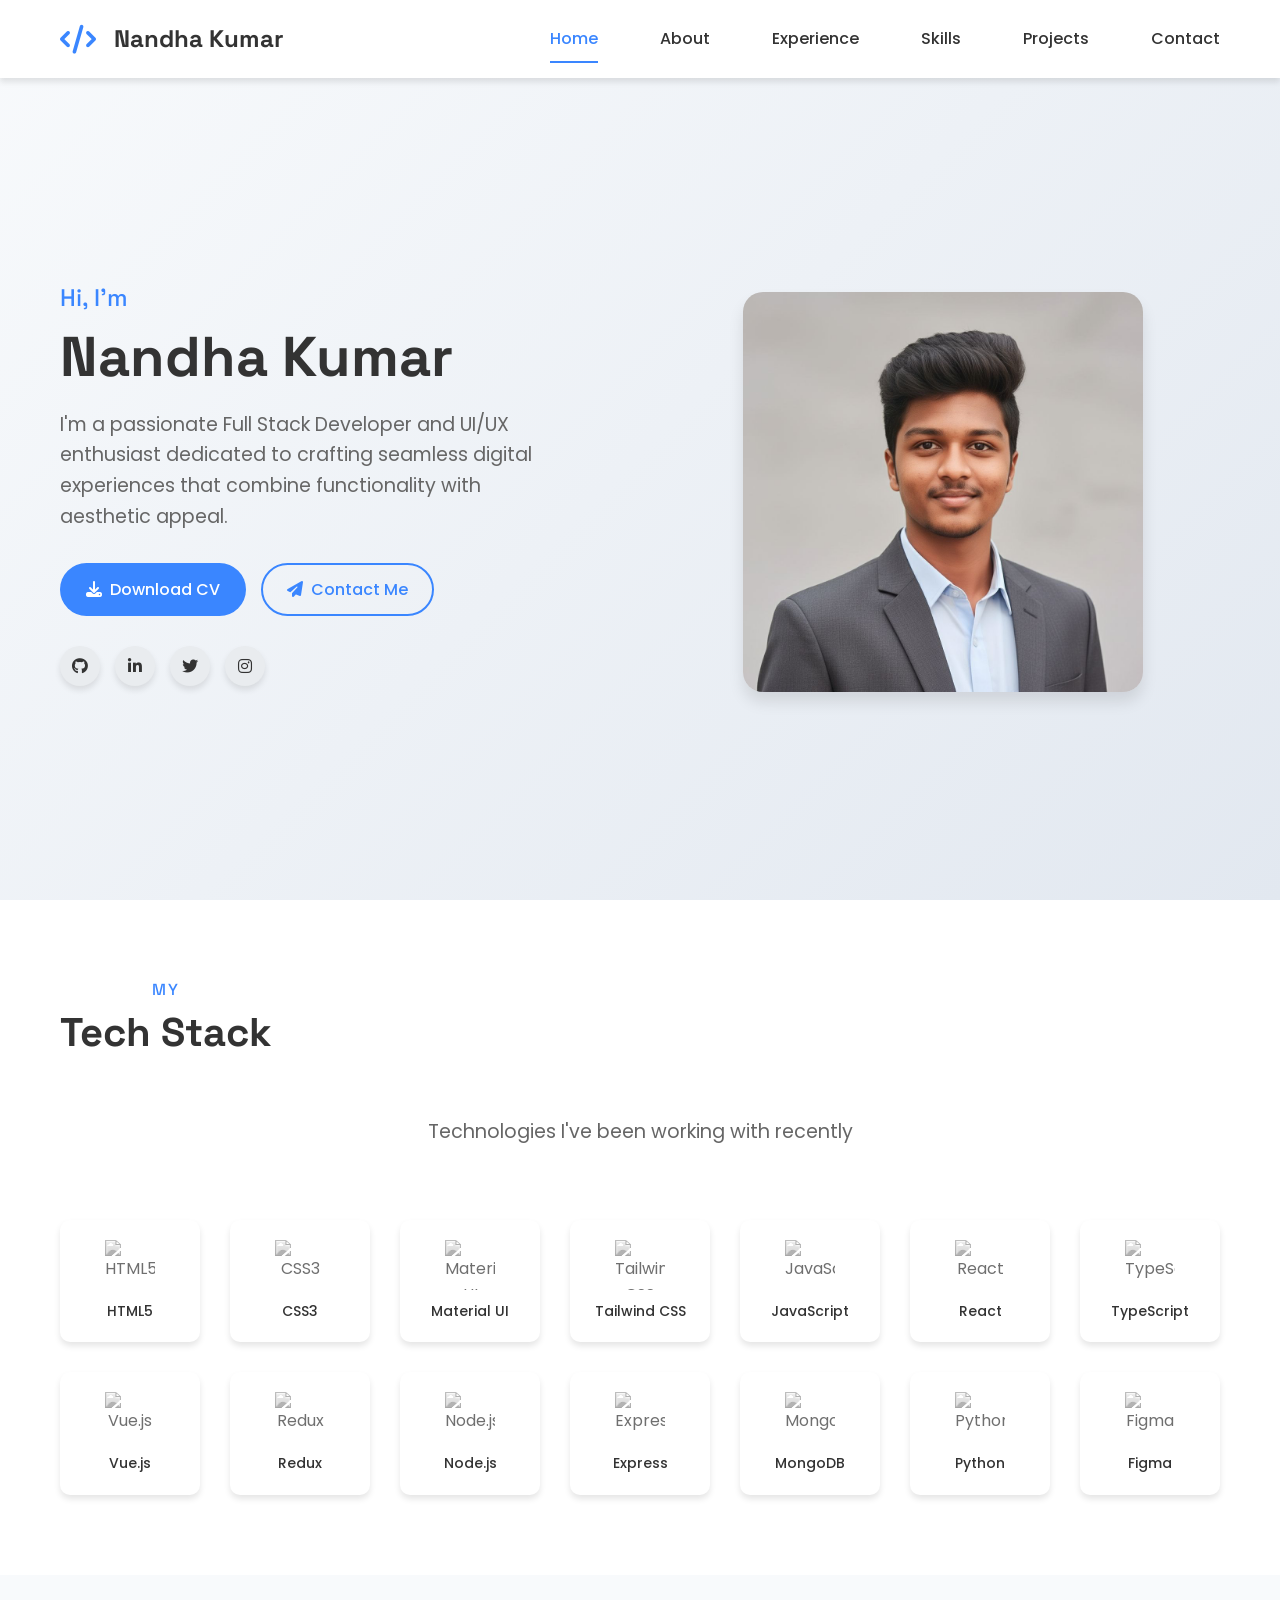
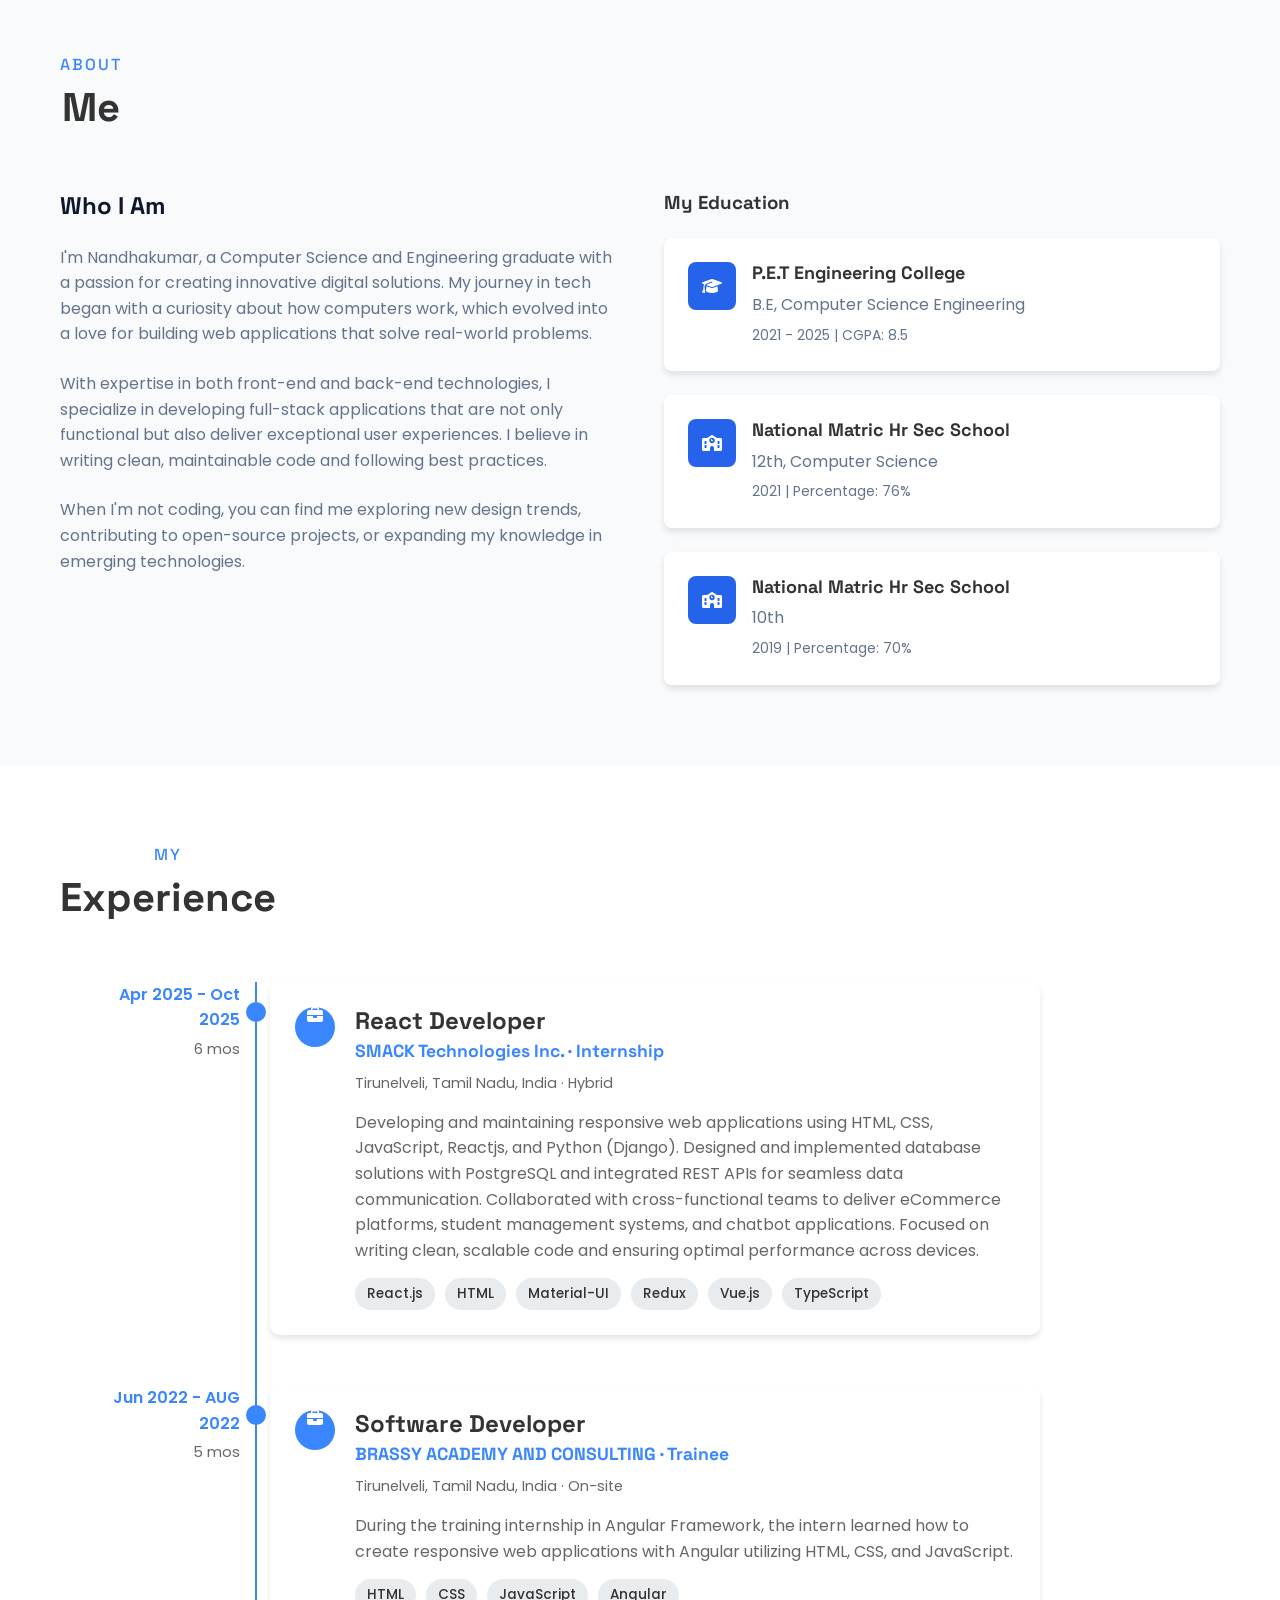
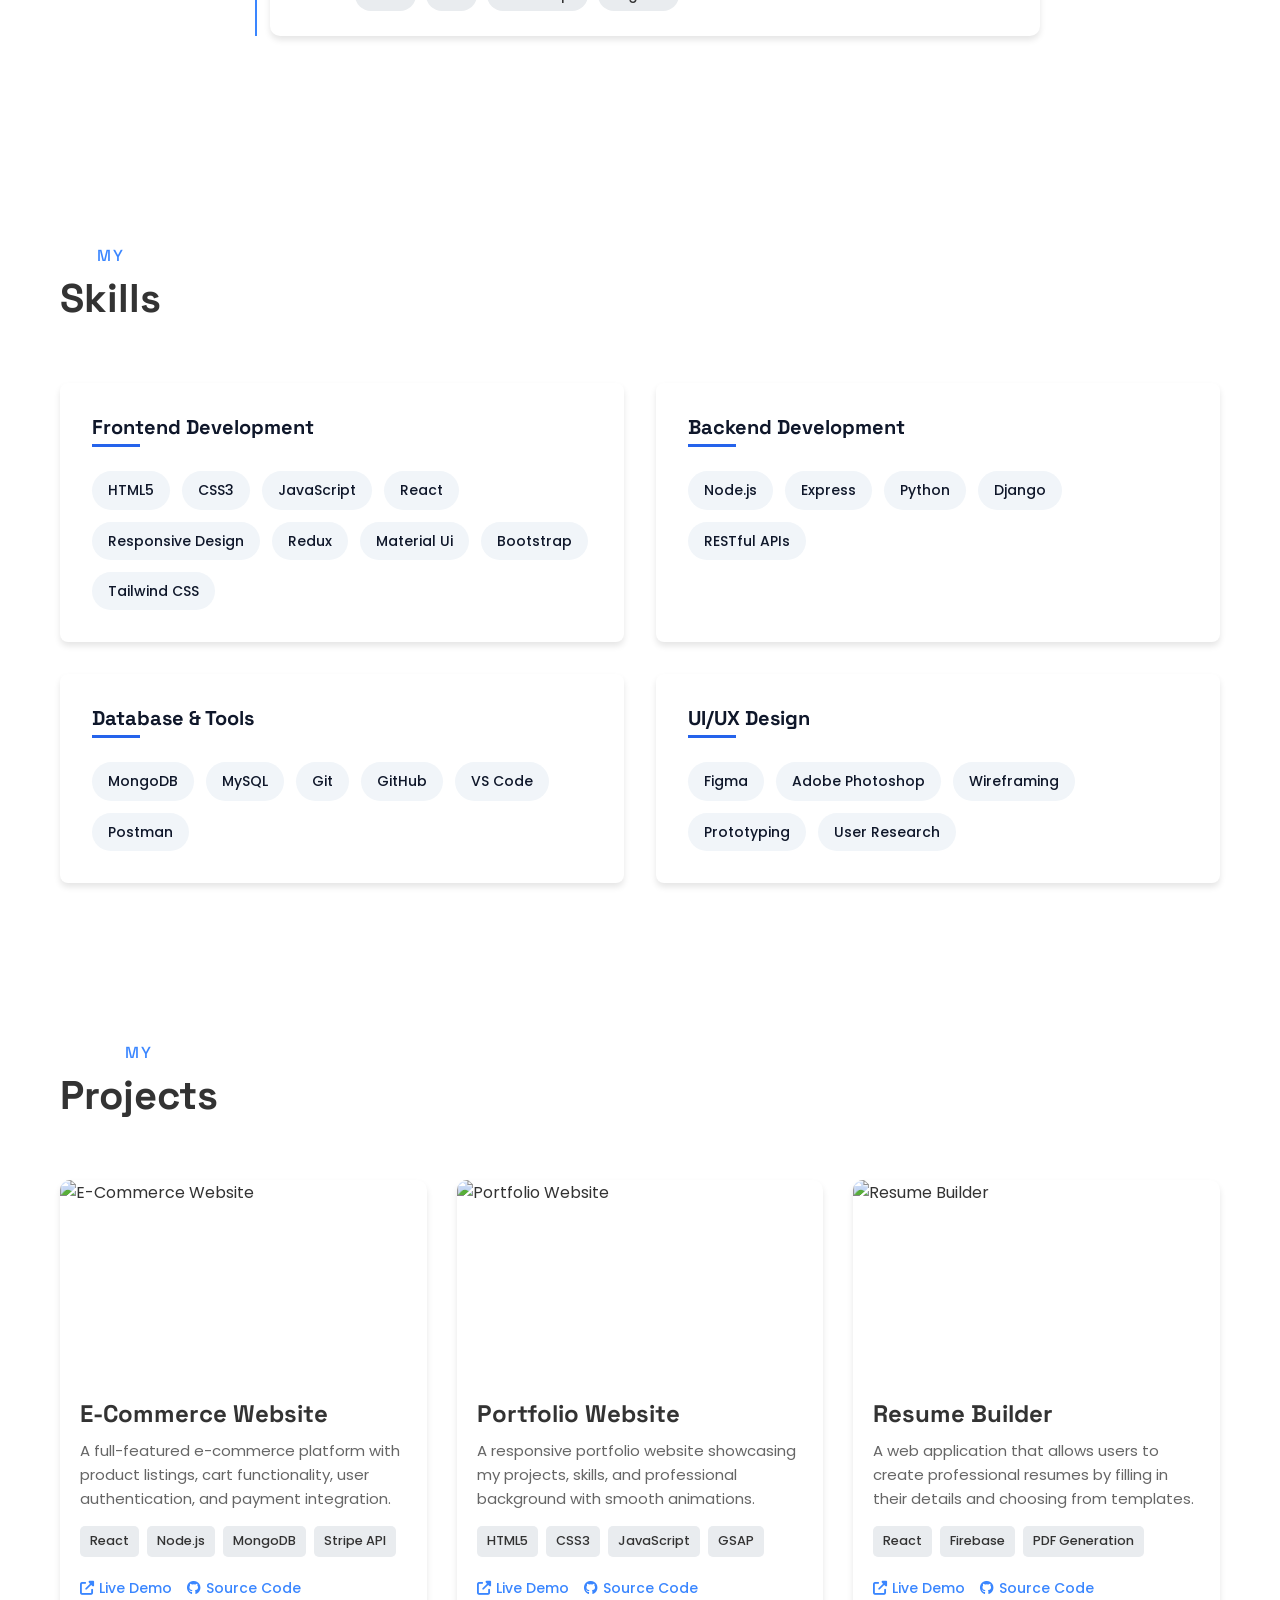
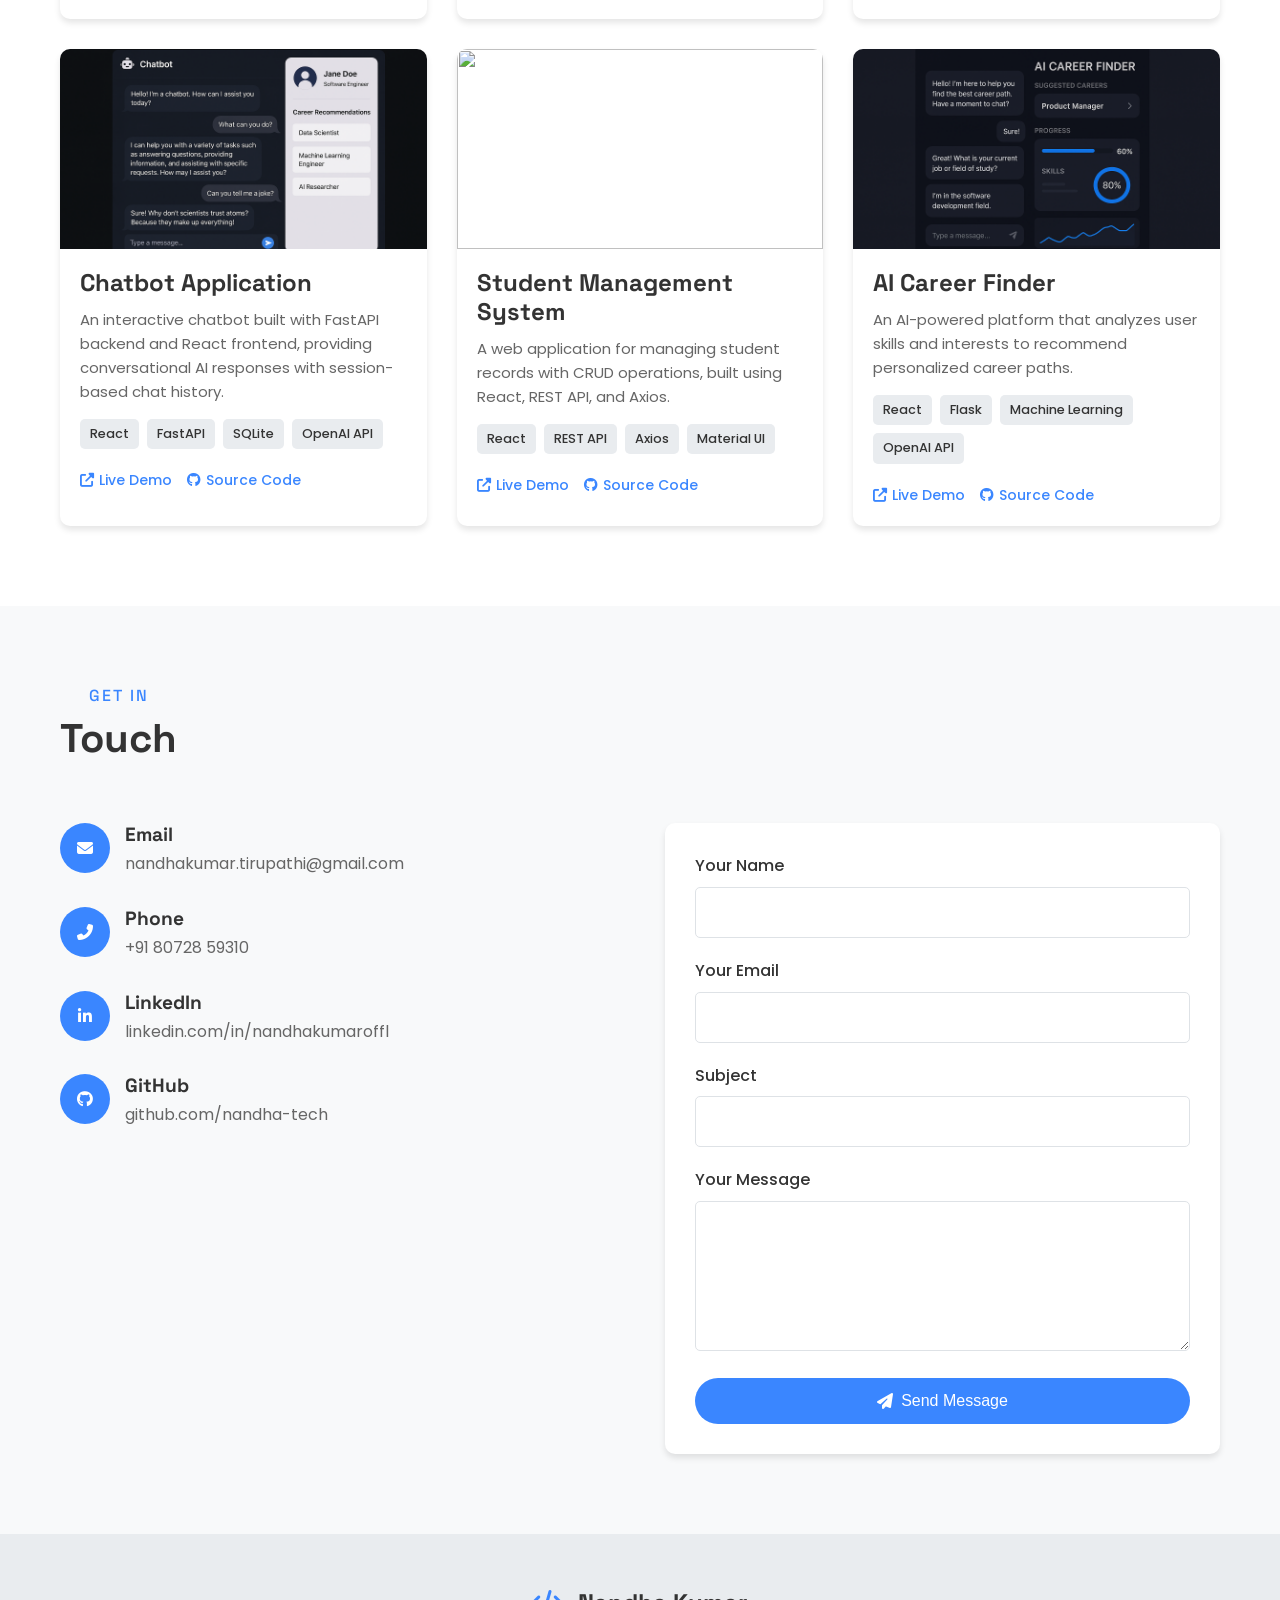
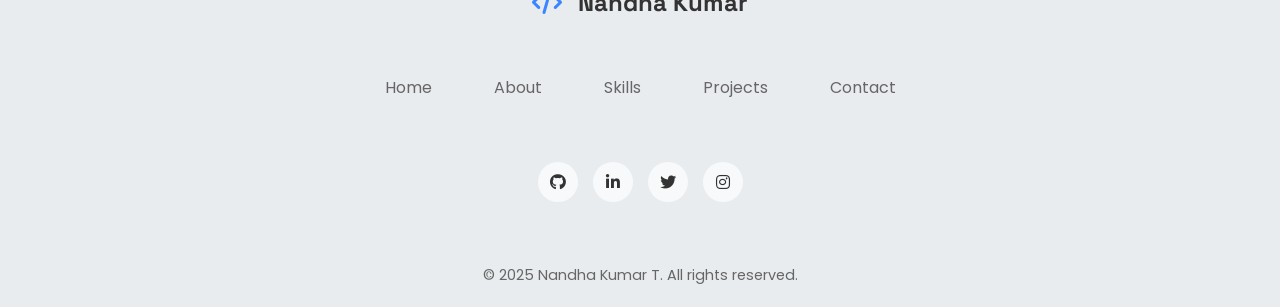
==== commit c31508ab: "little  Update Experience section" ====
--- a/client/index.html
+++ b/client/index.html
@@ -235,34 +235,9 @@
         </h2>
         
         <div class="experience-container">
+          
           <div class="timeline">
-            <div class="timeline-item">
-              <div class="timeline-date">
-                <span>Jun 2022 - Present</span>
-                <span class="duration">3 yrs 5 mos</span>
-              </div>
-              <div class="timeline-content">
-                <div class="timeline-icon">
-                  <i class="fas fa-briefcase"></i>
-                </div>
-                <div class="timeline-details">
-                  <h3>Software Developer</h3>
-                  <h4>BRASSY ACADEMY AND CONSULTING · Trainee</h4>
-                  <p class="location">Tirunelveli, Tamil Nadu, India · On-site</p>
-                  <p class="description">
-                    During the training internship in Angular Framework, the intern learned how to create responsive web applications with Angular utilizing HTML, CSS, and JavaScript.
-                  </p>
-                  <div class="skills">
-                    <span class="skill-tag">HTML</span>
-                    <span class="skill-tag">CSS</span>
-                    <span class="skill-tag">JavaScript</span>
-                    <span class="skill-tag">Angular</span>
-                  </div>
-                </div>
-              </div>
-            </div>
-            
-            <div class="timeline-item">
+             <div class="timeline-item">
               <div class="timeline-date">
                 <span>Apr 2025 - Oct 2025</span>
                 <span class="duration">6 mos</span>
@@ -289,6 +264,33 @@
                 </div>
               </div>
             </div>
+            <div class="timeline-item">
+              <div class="timeline-date">
+                <span>Jun 2022 - AUG 2022</span>
+                <span class="duration"> 5 mos</span>
+              </div>
+              <div class="timeline-content">
+                <div class="timeline-icon">
+                  <i class="fas fa-briefcase"></i>
+                </div>
+                <div class="timeline-details">
+                  <h3>Software Developer</h3>
+                  <h4>BRASSY ACADEMY AND CONSULTING · Trainee</h4>
+                  <p class="location">Tirunelveli, Tamil Nadu, India · On-site</p>
+                  <p class="description">
+                    During the training internship in Angular Framework, the intern learned how to create responsive web applications with Angular utilizing HTML, CSS, and JavaScript.
+                  </p>
+                  <div class="skills">
+                    <span class="skill-tag">HTML</span>
+                    <span class="skill-tag">CSS</span>
+                    <span class="skill-tag">JavaScript</span>
+                    <span class="skill-tag">Angular</span>
+                  </div>
+                </div>
+              </div>
+            </div>
+            
+           
             
        
             
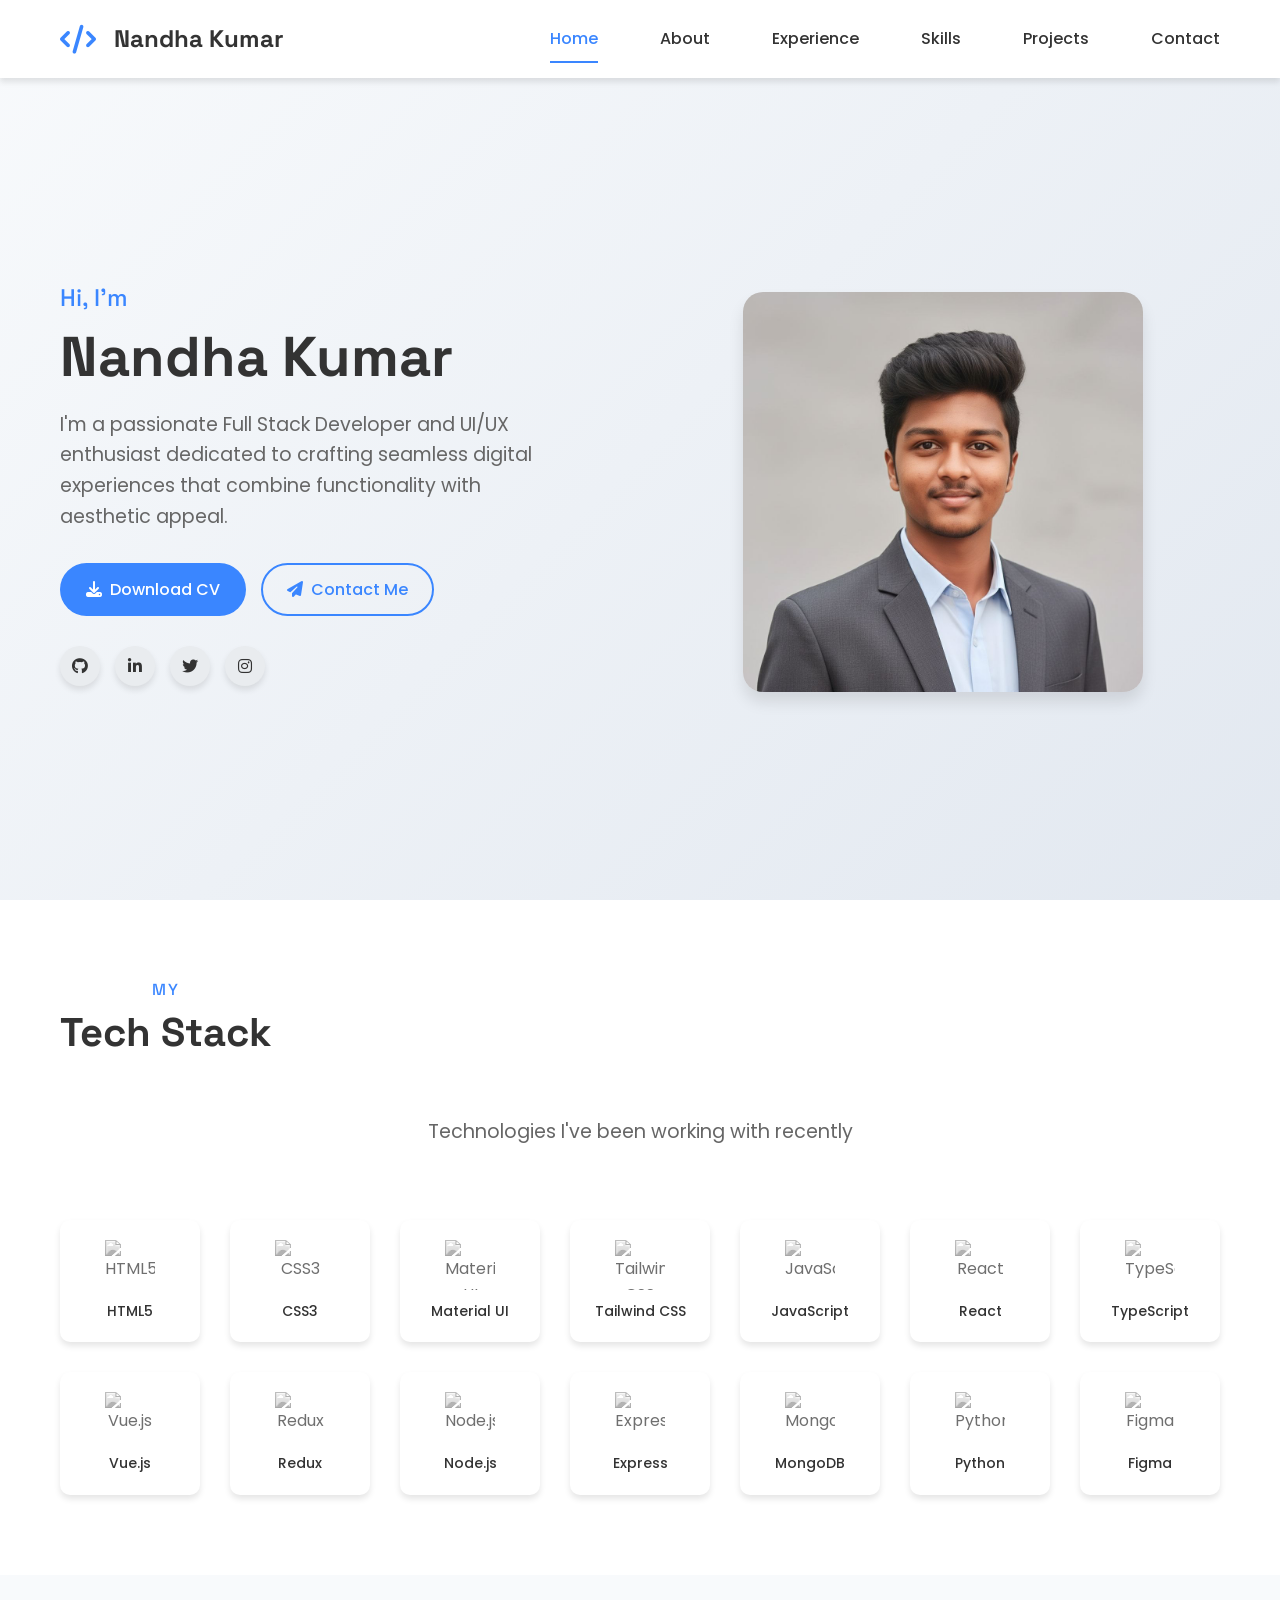
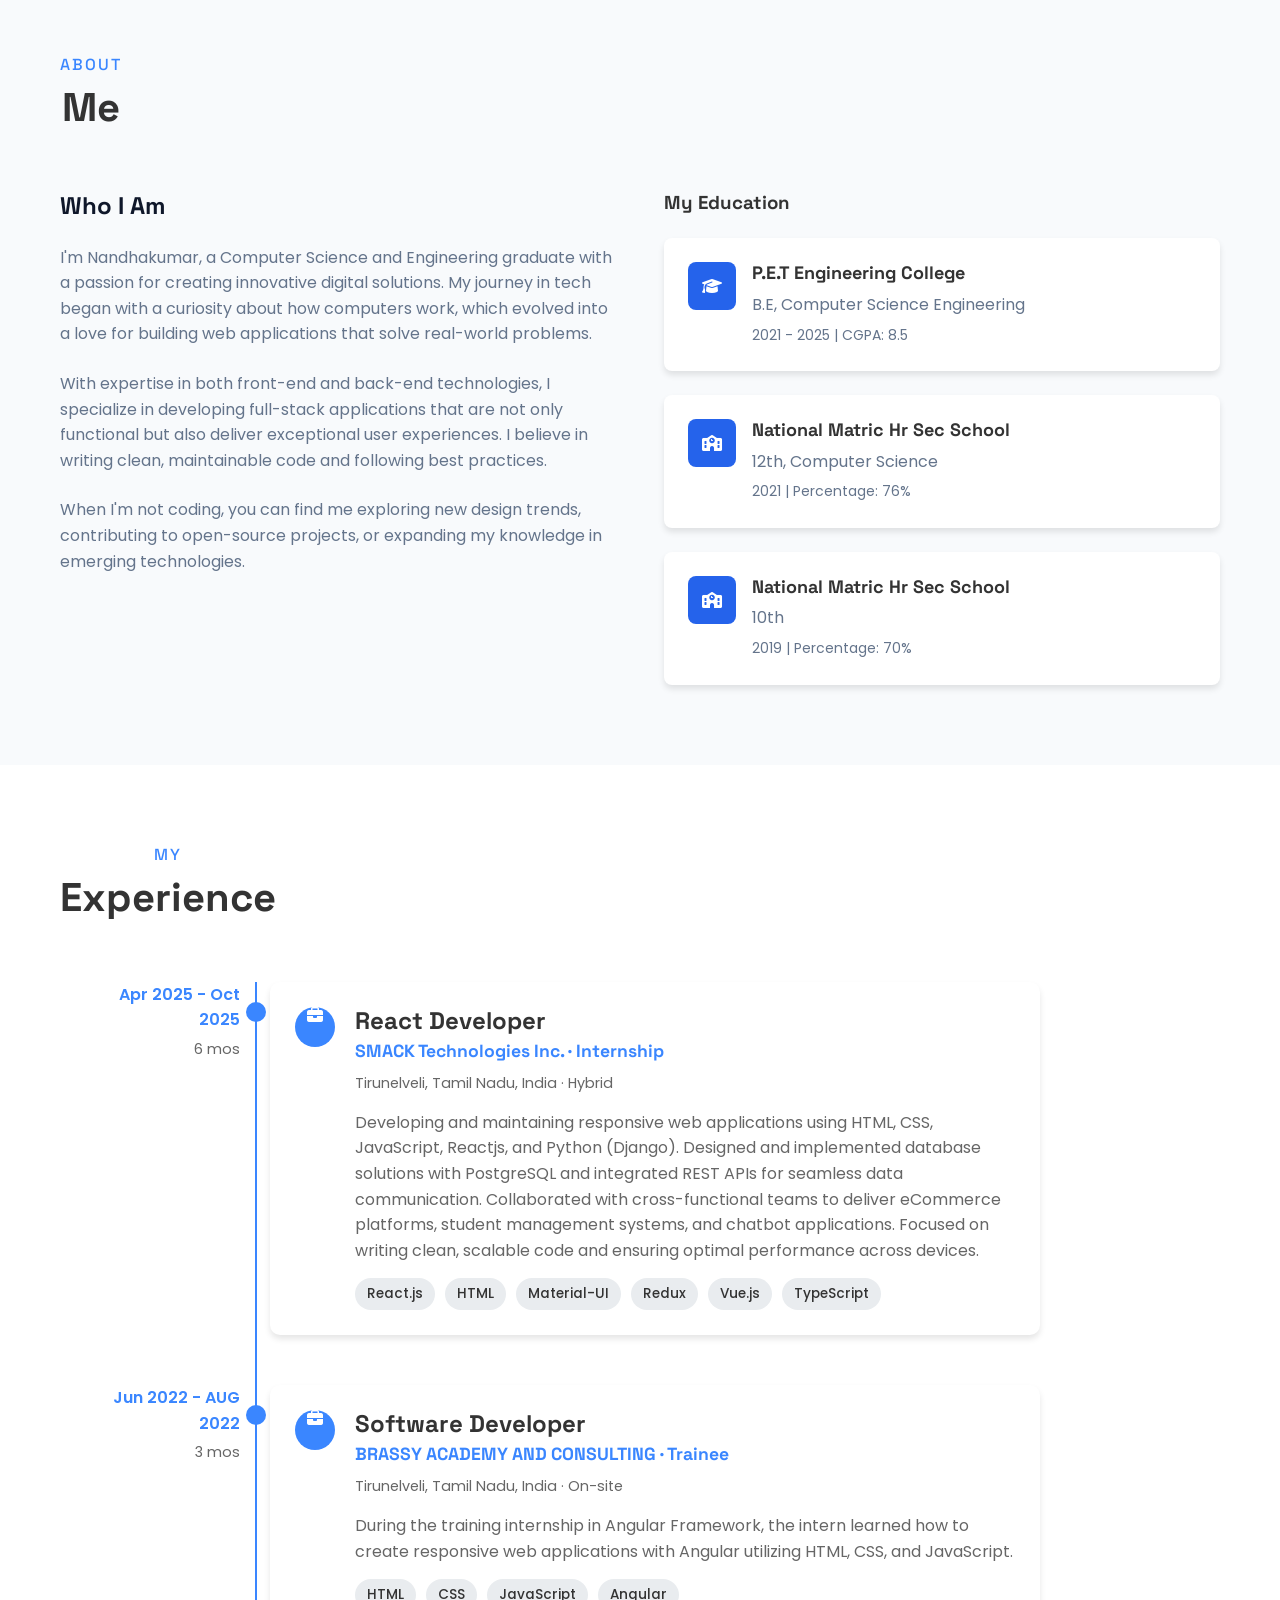
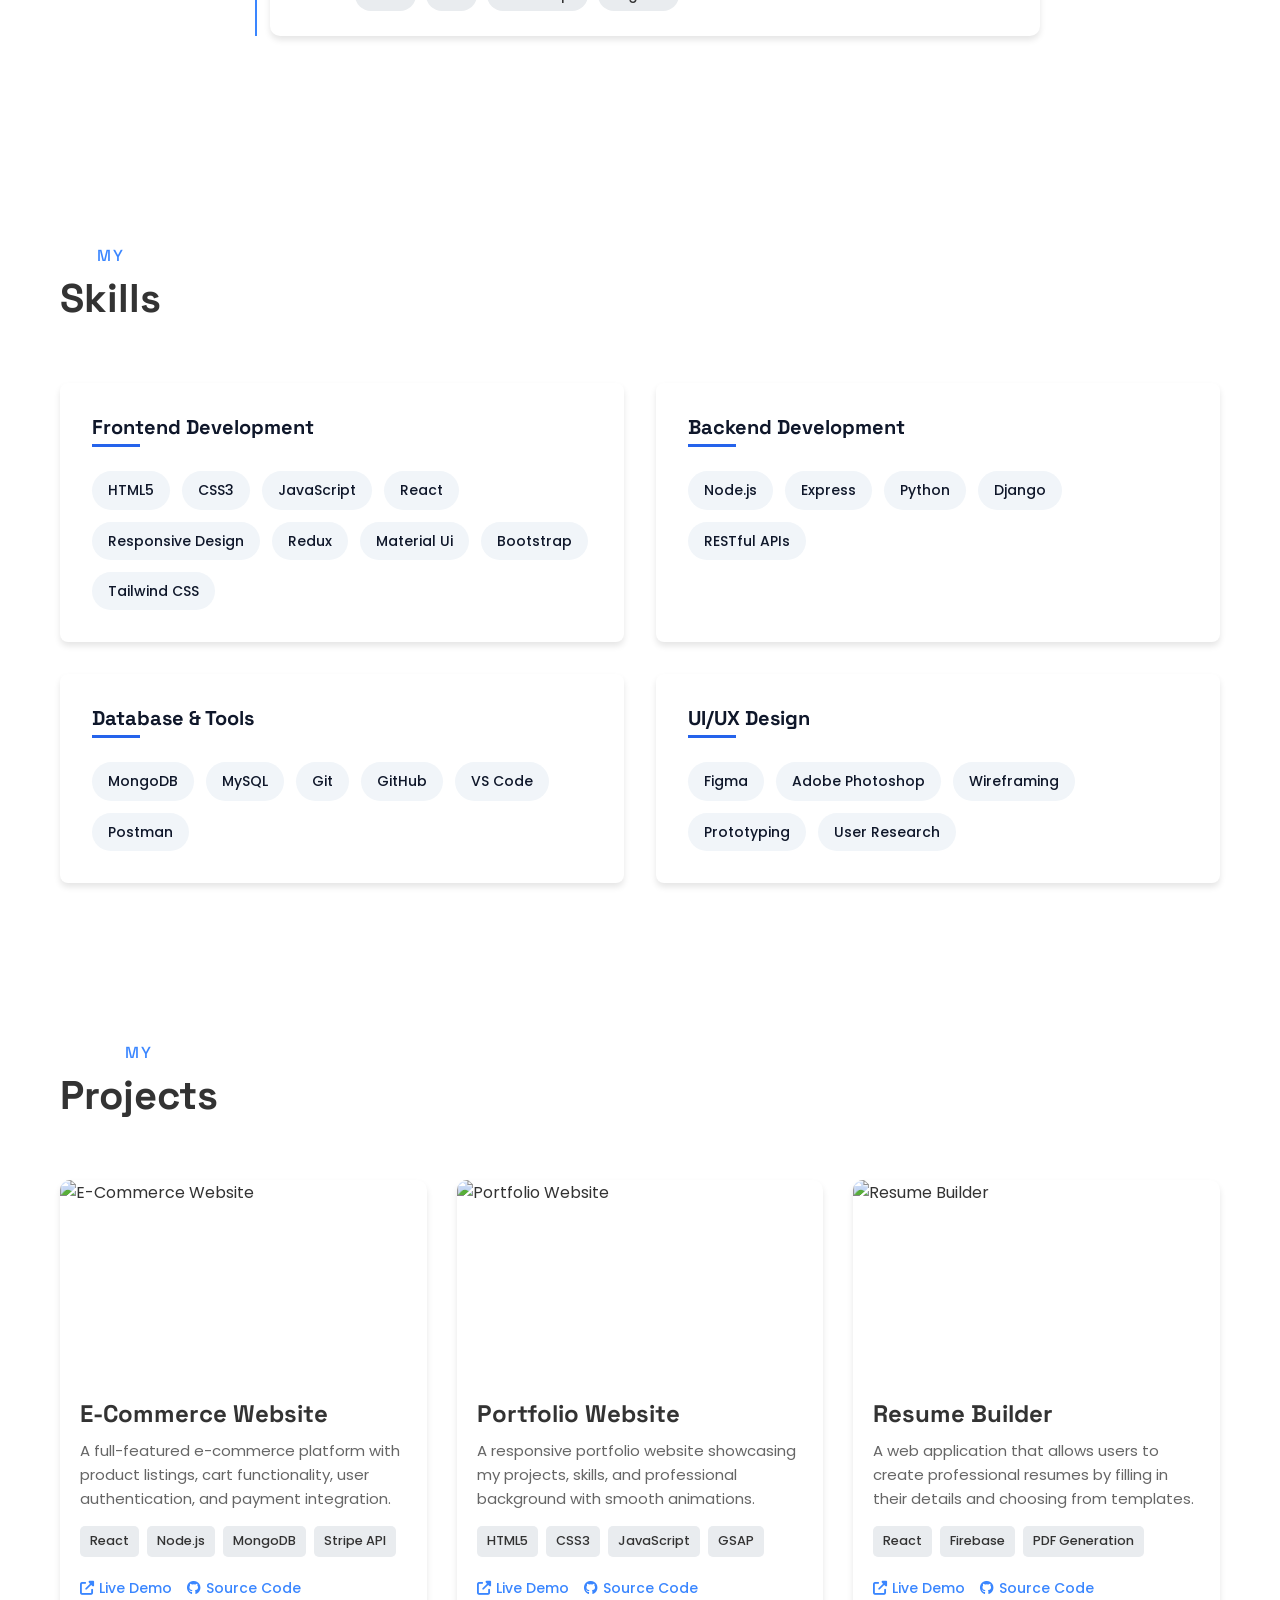
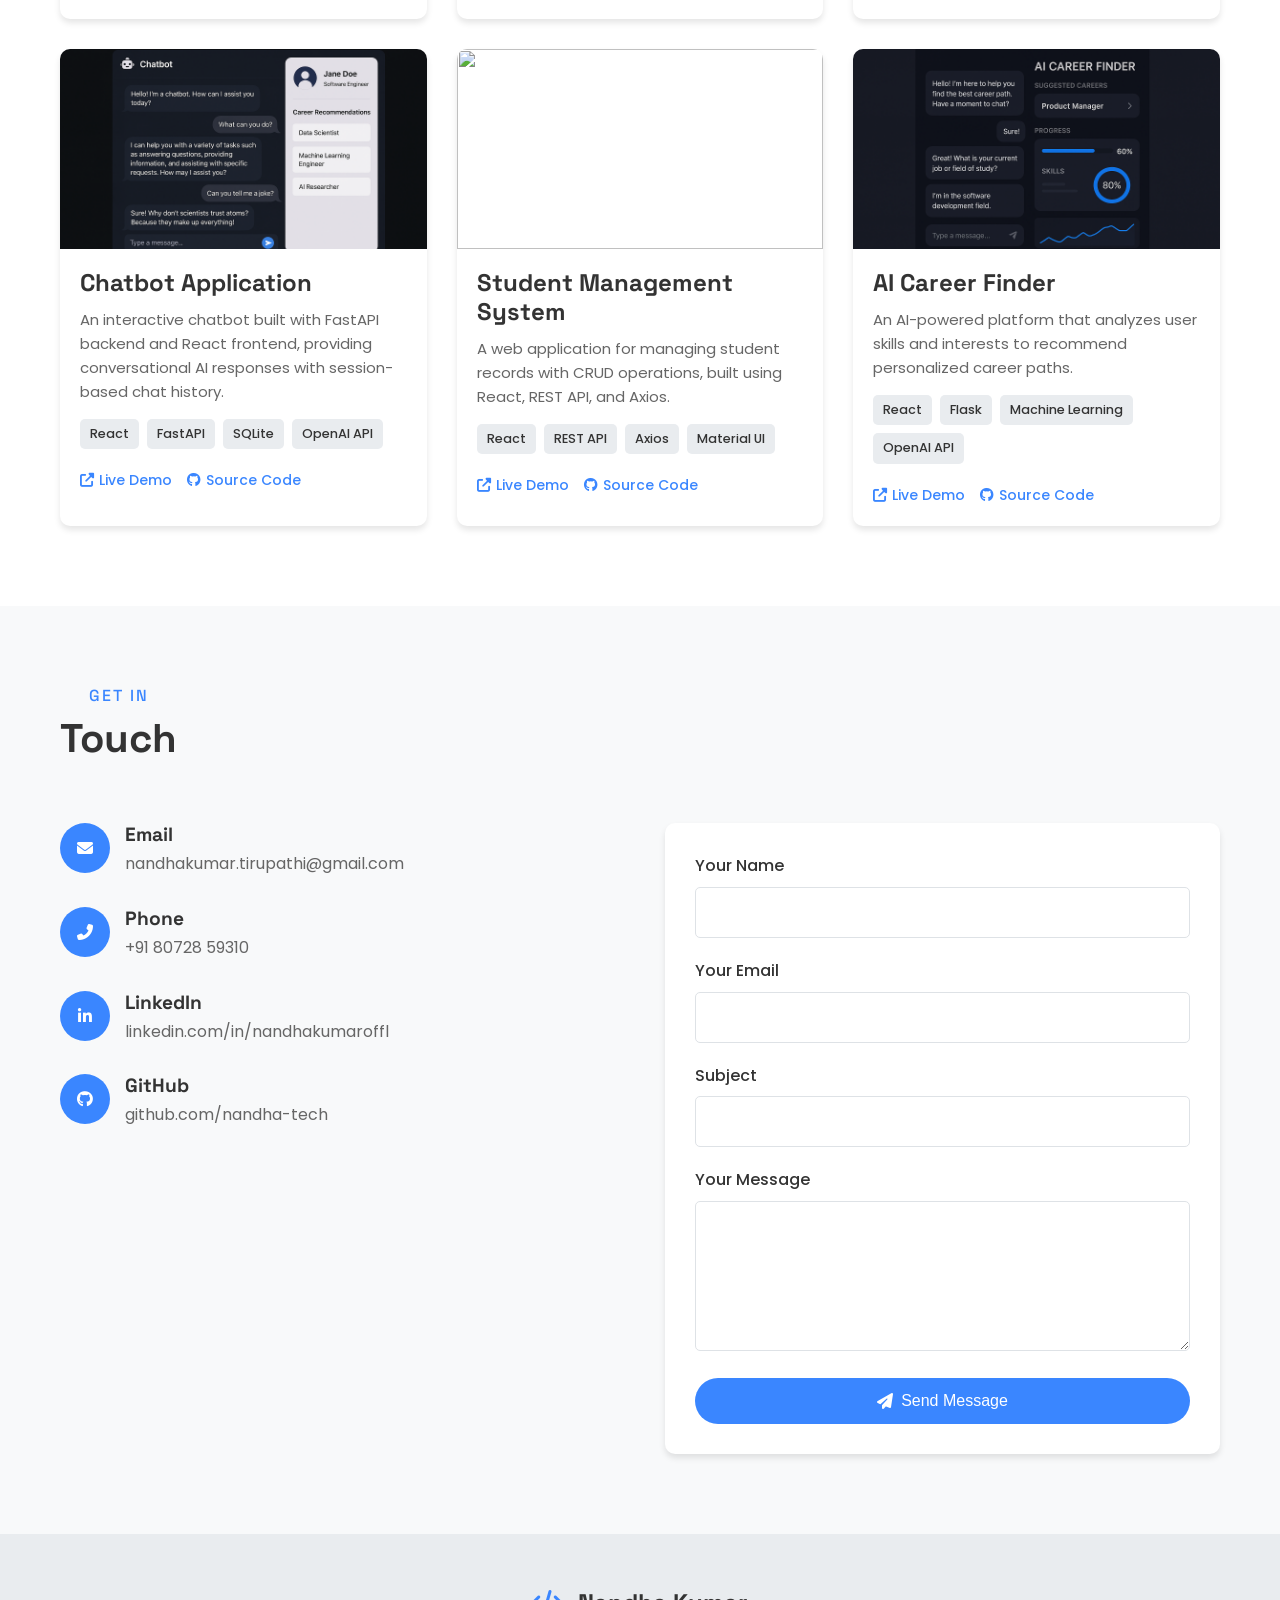
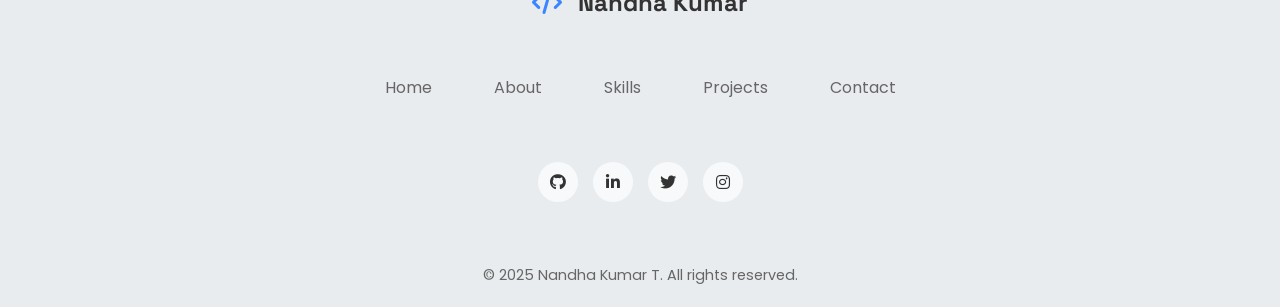
==== commit 6b36cee9: "little  Update Experience section" ====
--- a/client/index.html
+++ b/client/index.html
@@ -267,7 +267,7 @@
             <div class="timeline-item">
               <div class="timeline-date">
                 <span>Jun 2022 - AUG 2022</span>
-                <span class="duration"> 5 mos</span>
+                <span class="duration"> 3 mos</span>
               </div>
               <div class="timeline-content">
                 <div class="timeline-icon">
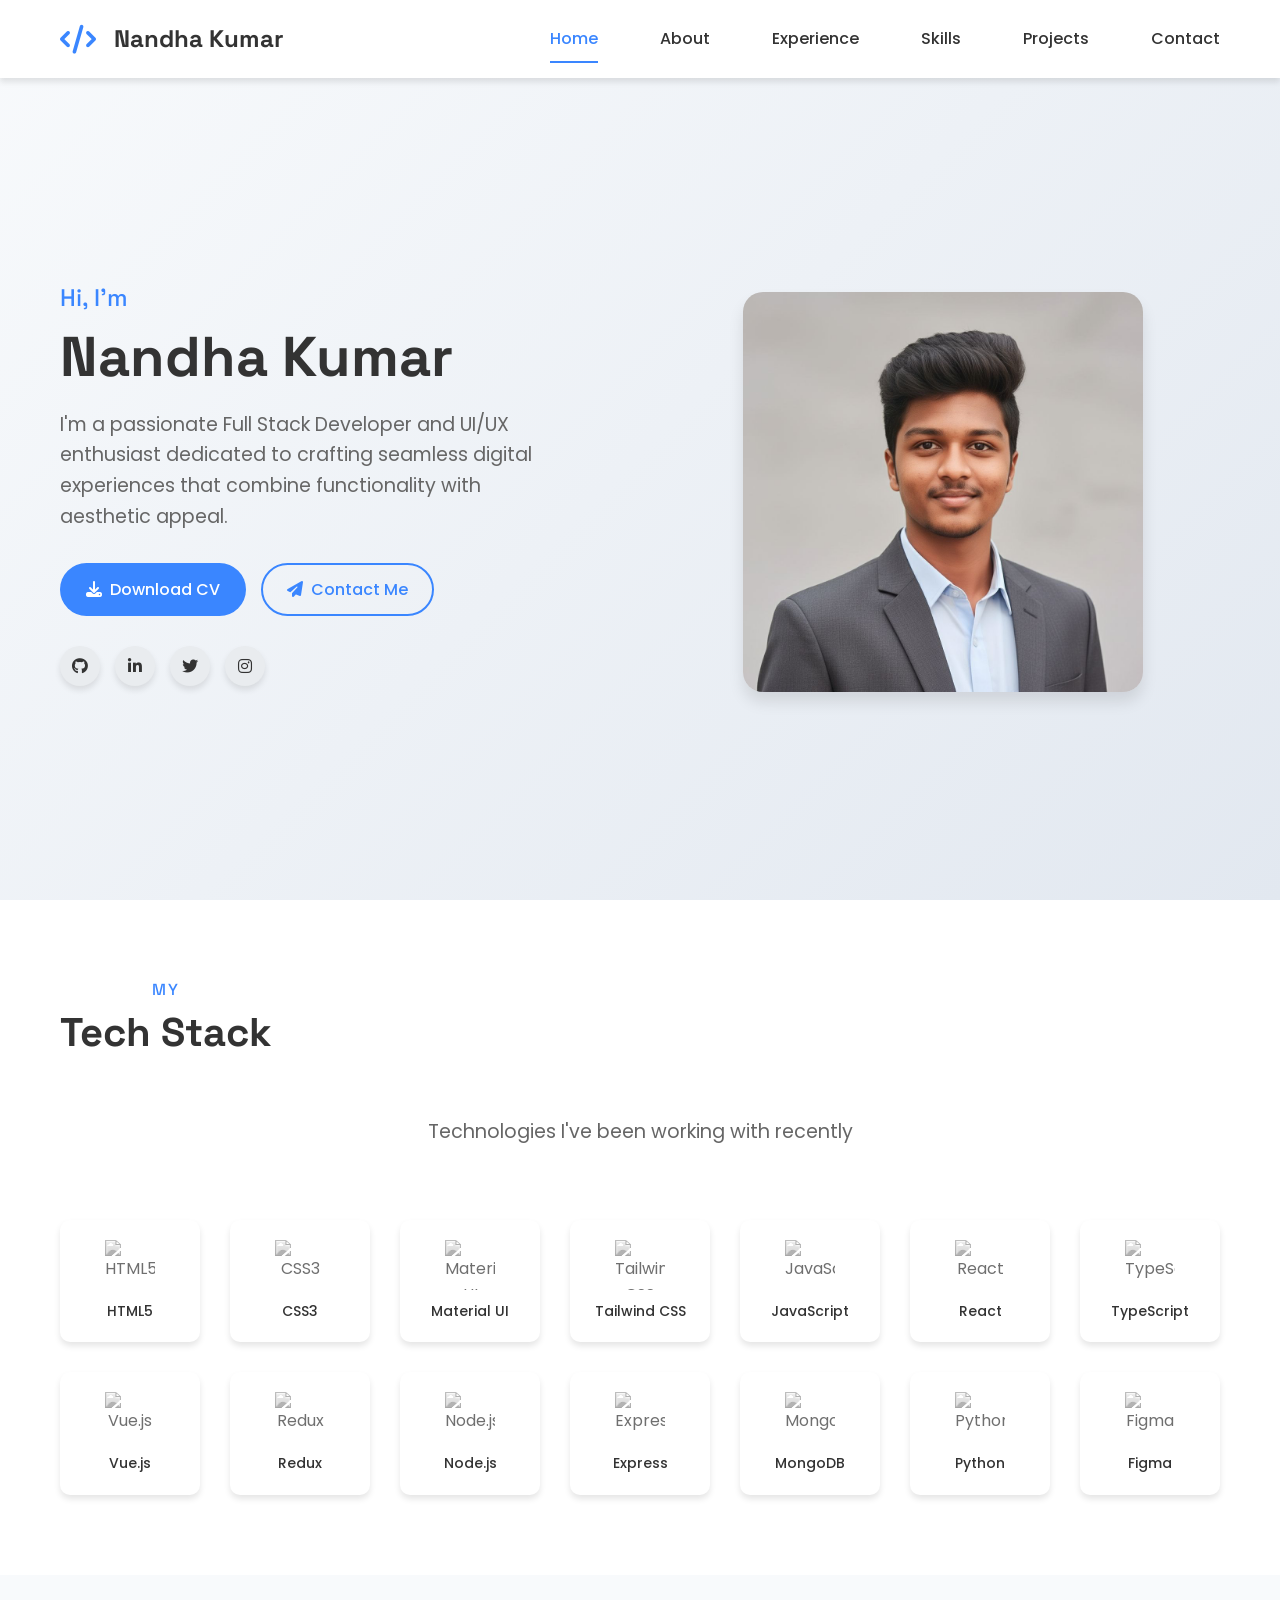
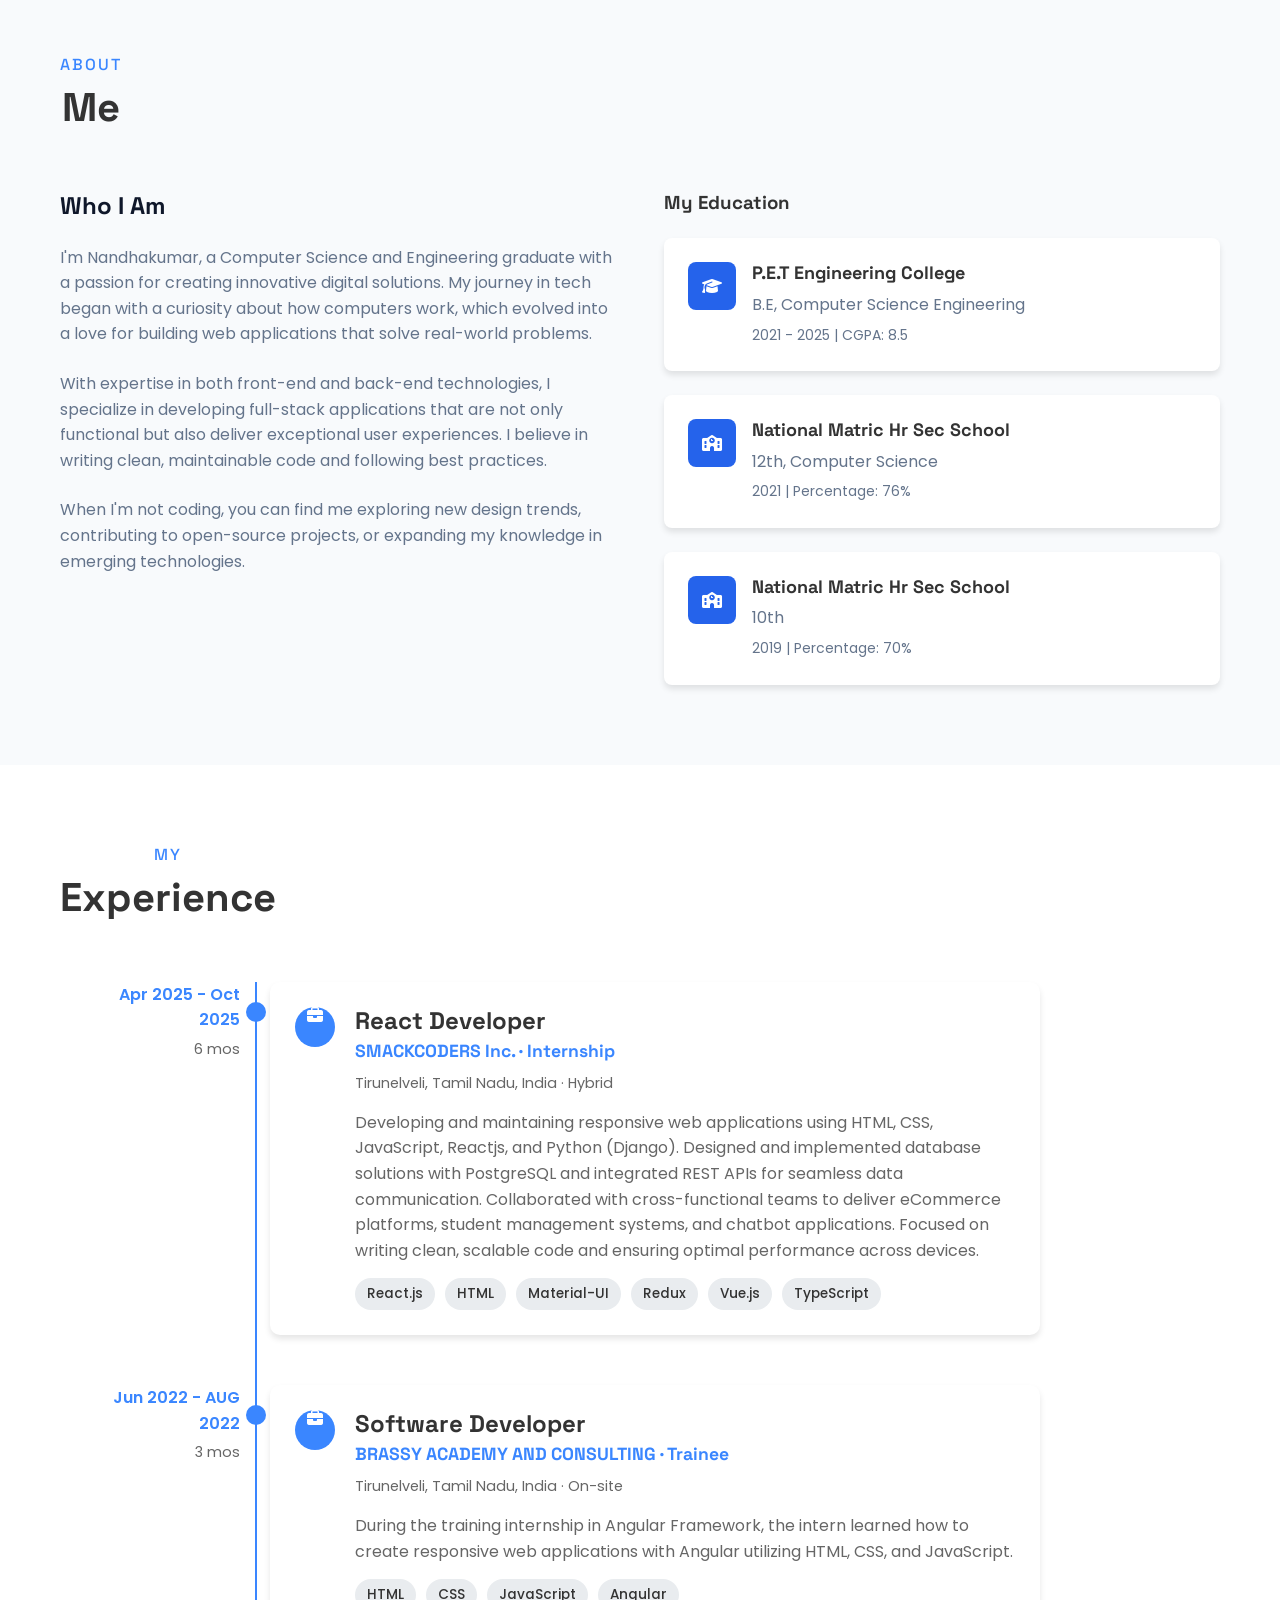
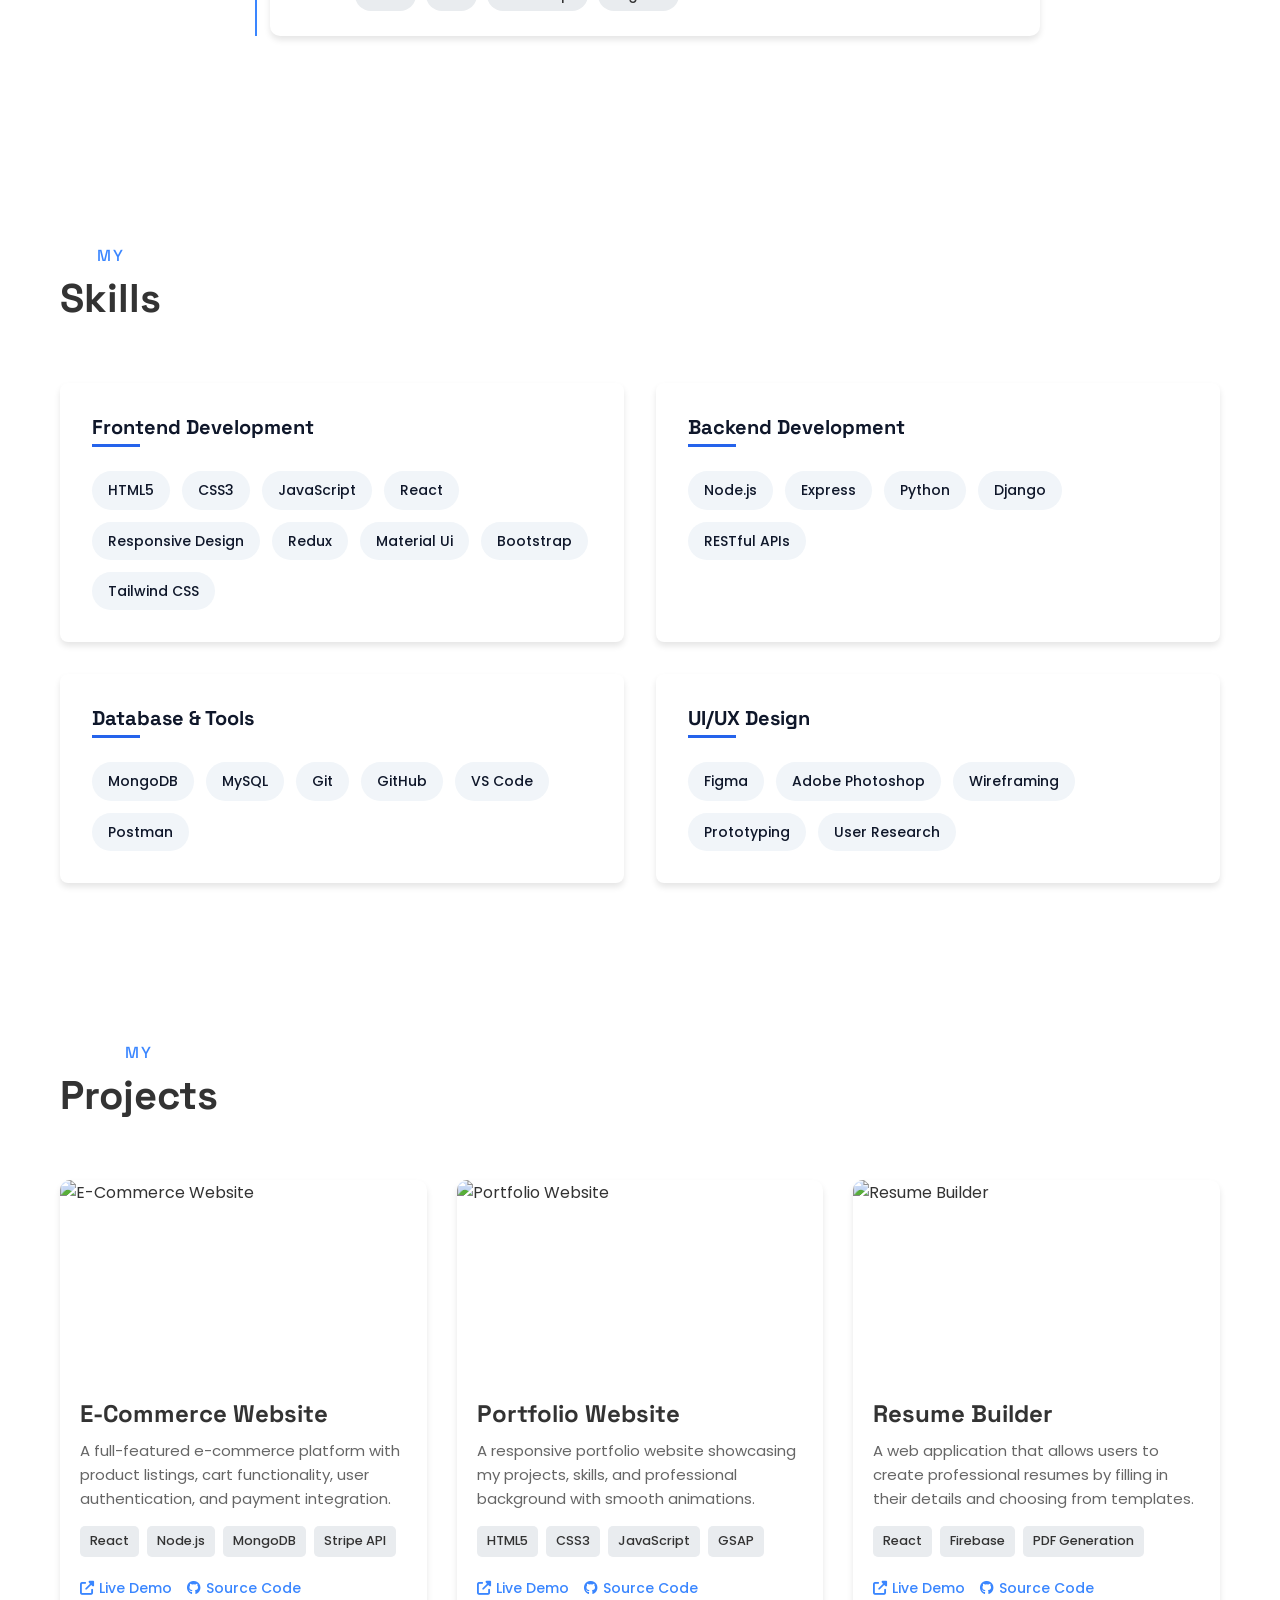
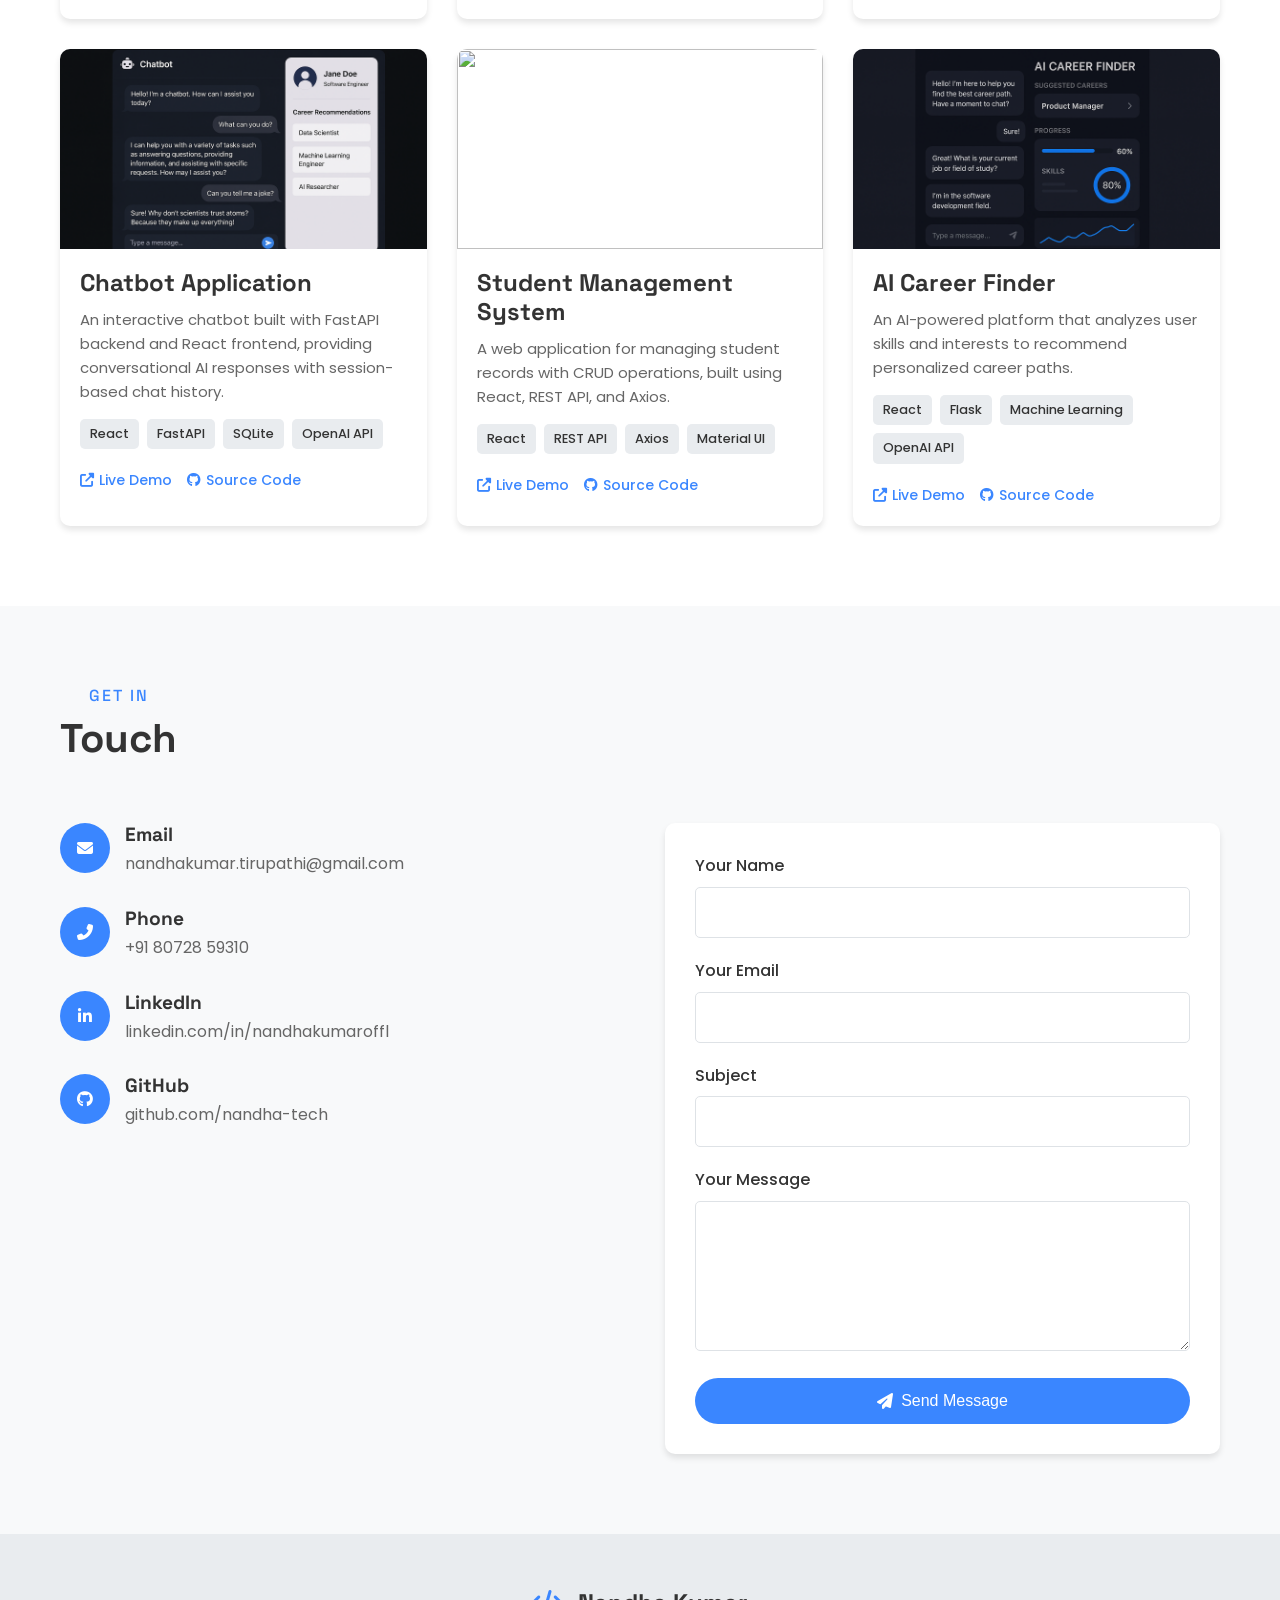
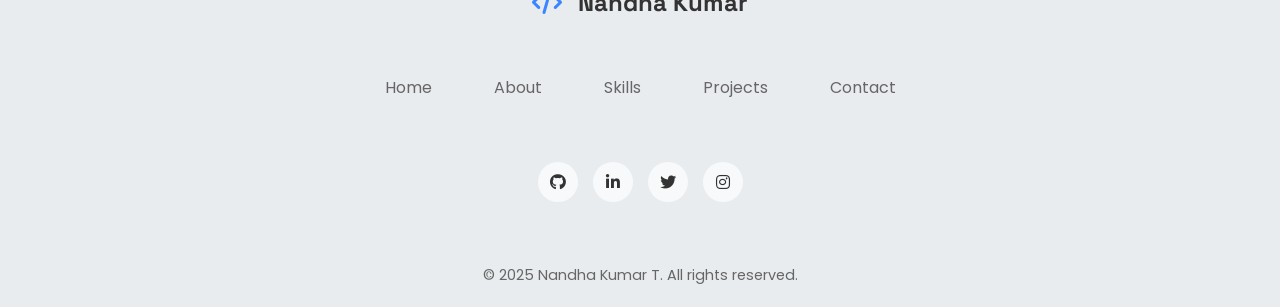
==== commit 8405f7c3: "update content in experience section" ====
--- a/client/index.html
+++ b/client/index.html
@@ -248,7 +248,7 @@
                 </div>
                 <div class="timeline-details">
                   <h3>React Developer</h3>
-                  <h4>SMACK Technologies Inc. · Internship</h4>
+                  <h4>SMACKCODERS Inc. · Internship</h4>
                   <p class="location">Tirunelveli, Tamil Nadu, India · Hybrid</p>
                   <p class="description">
                     Developing and maintaining responsive web applications using HTML, CSS, JavaScript, Reactjs, and Python (Django). Designed and implemented database solutions with PostgreSQL and integrated REST APIs for seamless data communication. Collaborated with cross-functional teams to deliver eCommerce platforms, student management systems, and chatbot applications. Focused on writing clean, scalable code and ensuring optimal performance across devices.
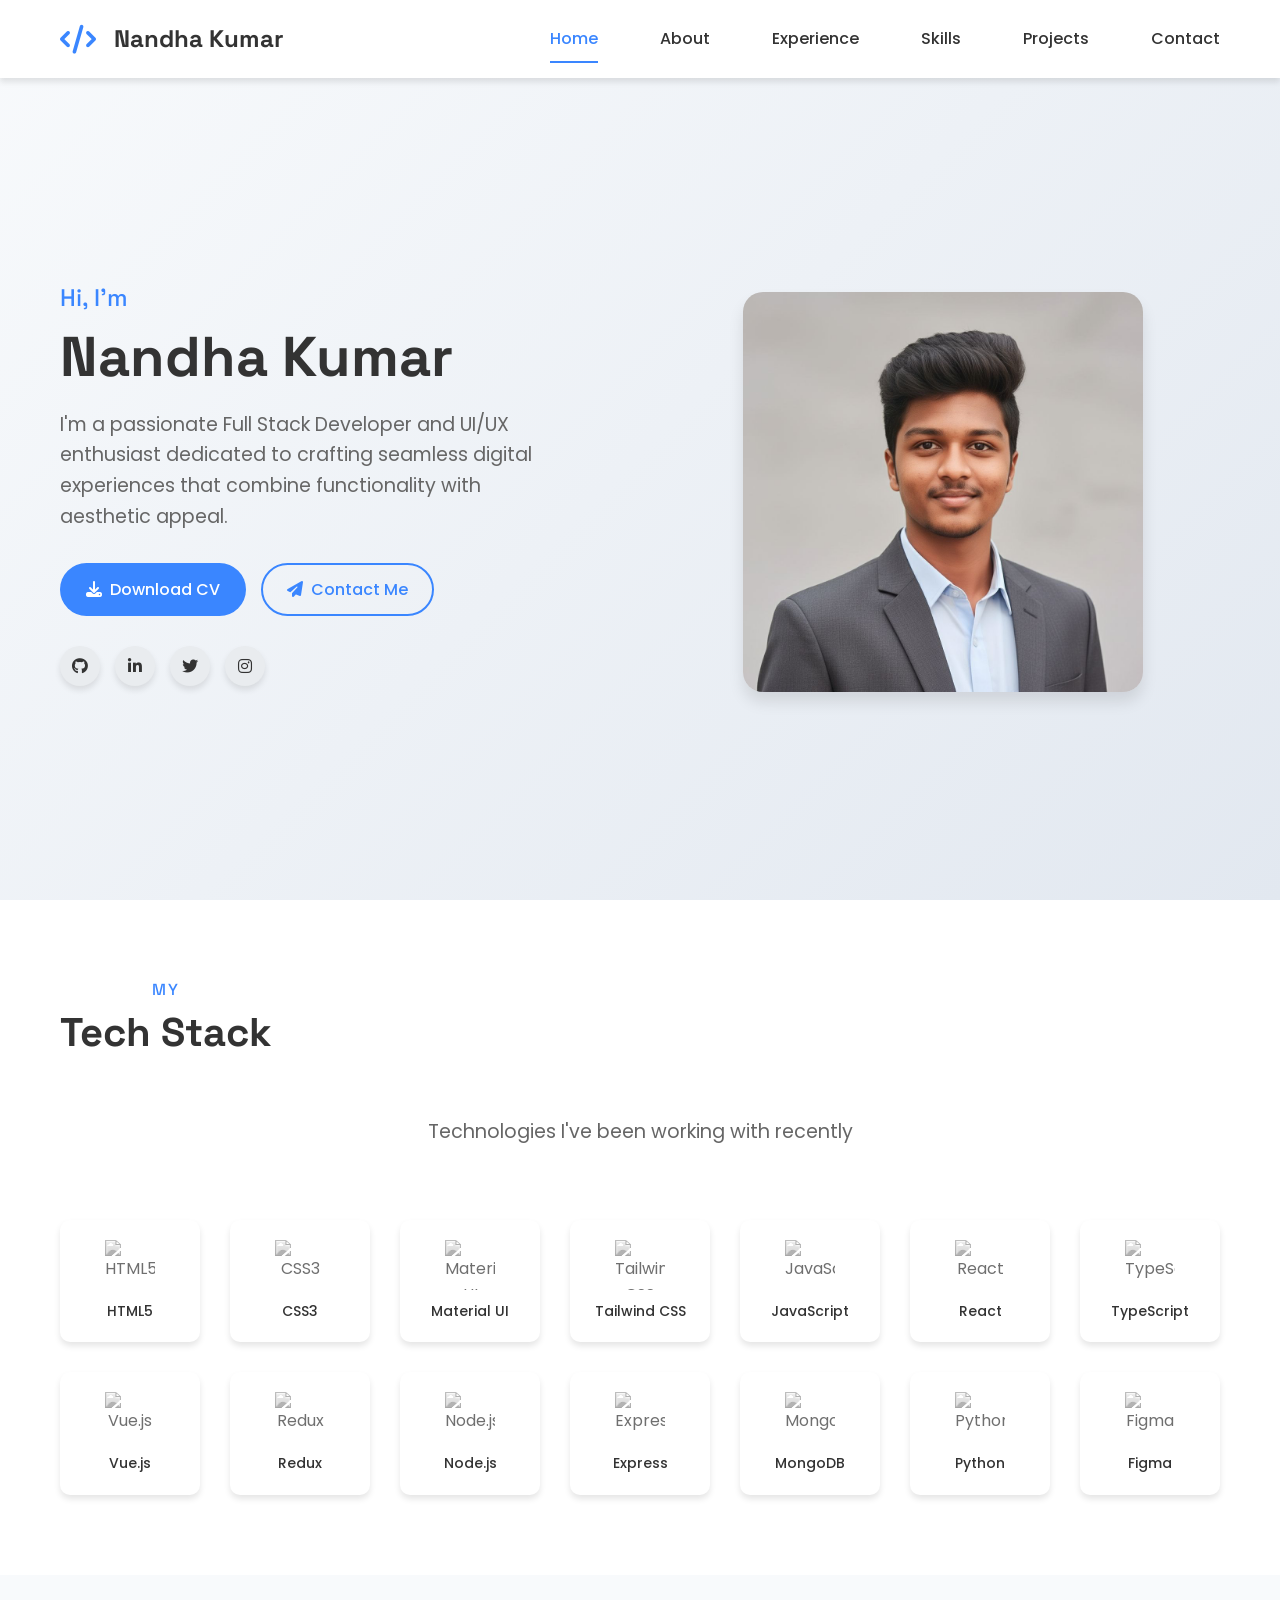
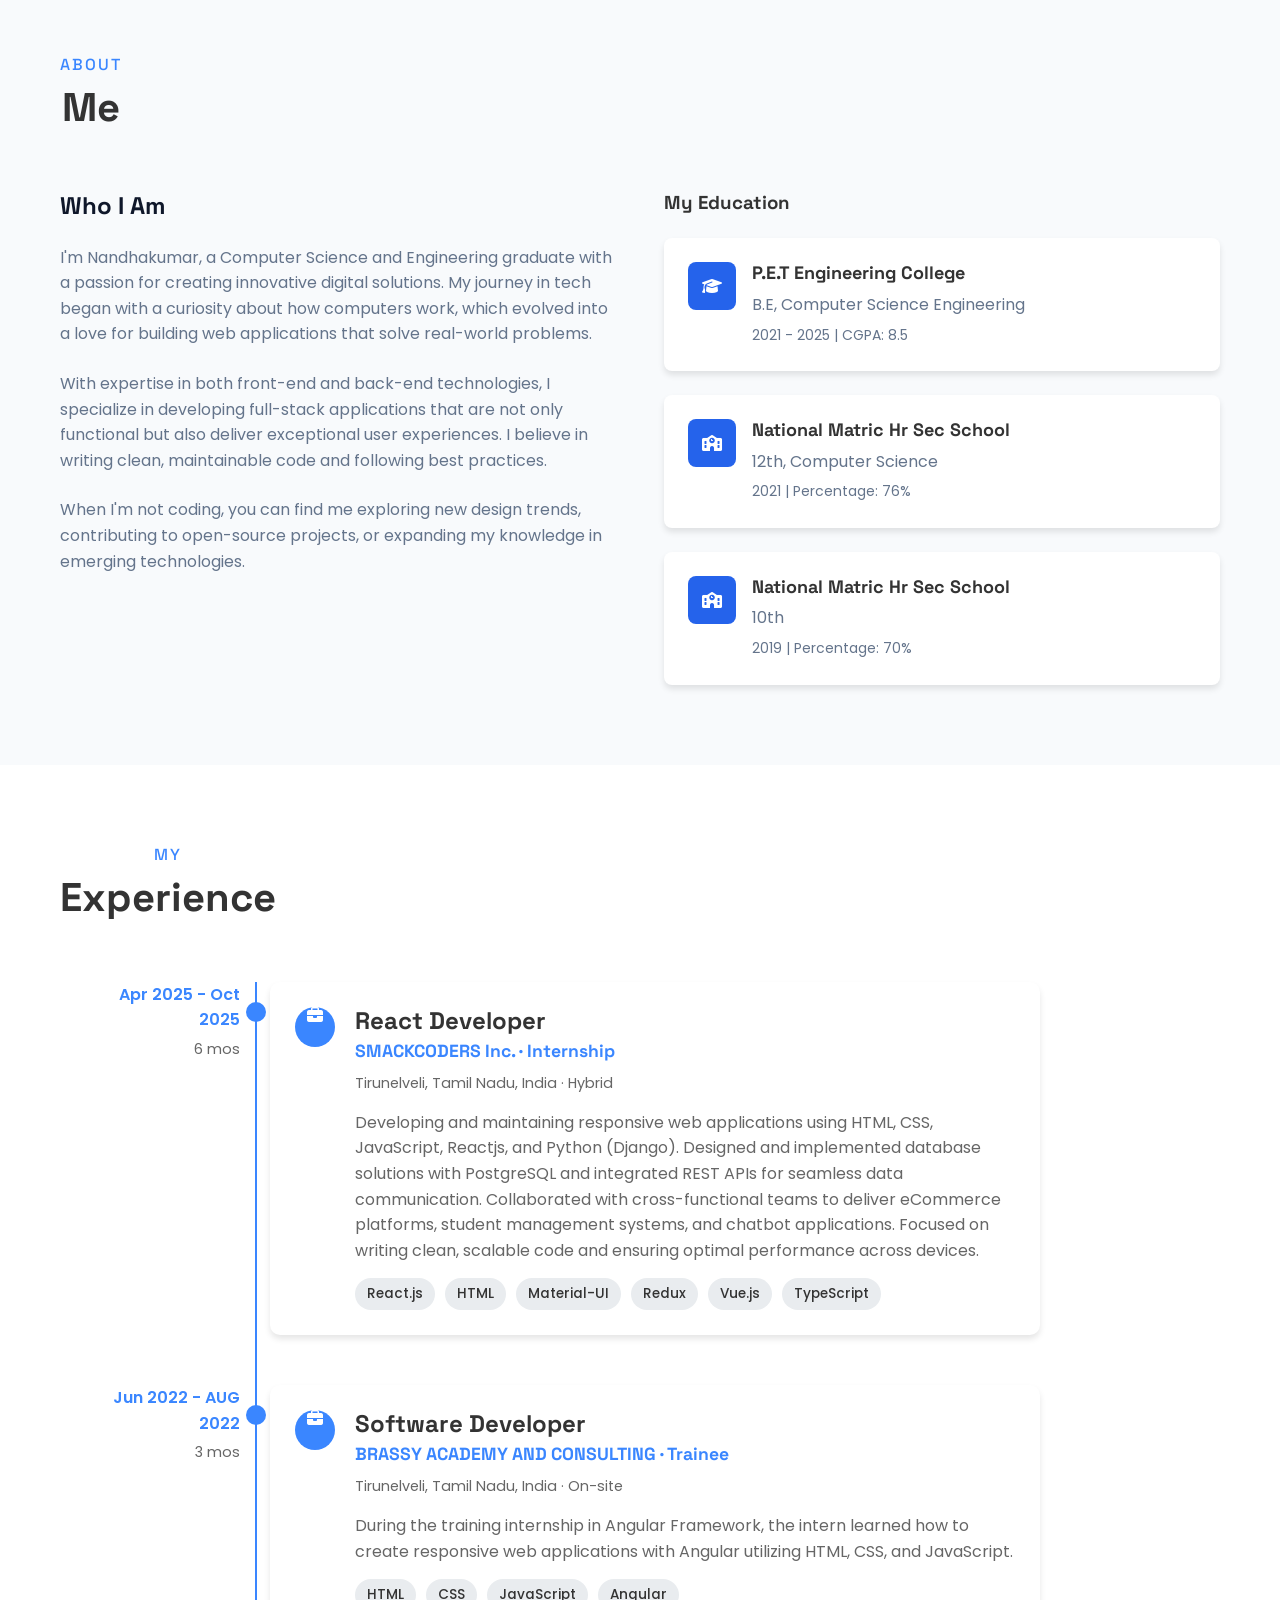
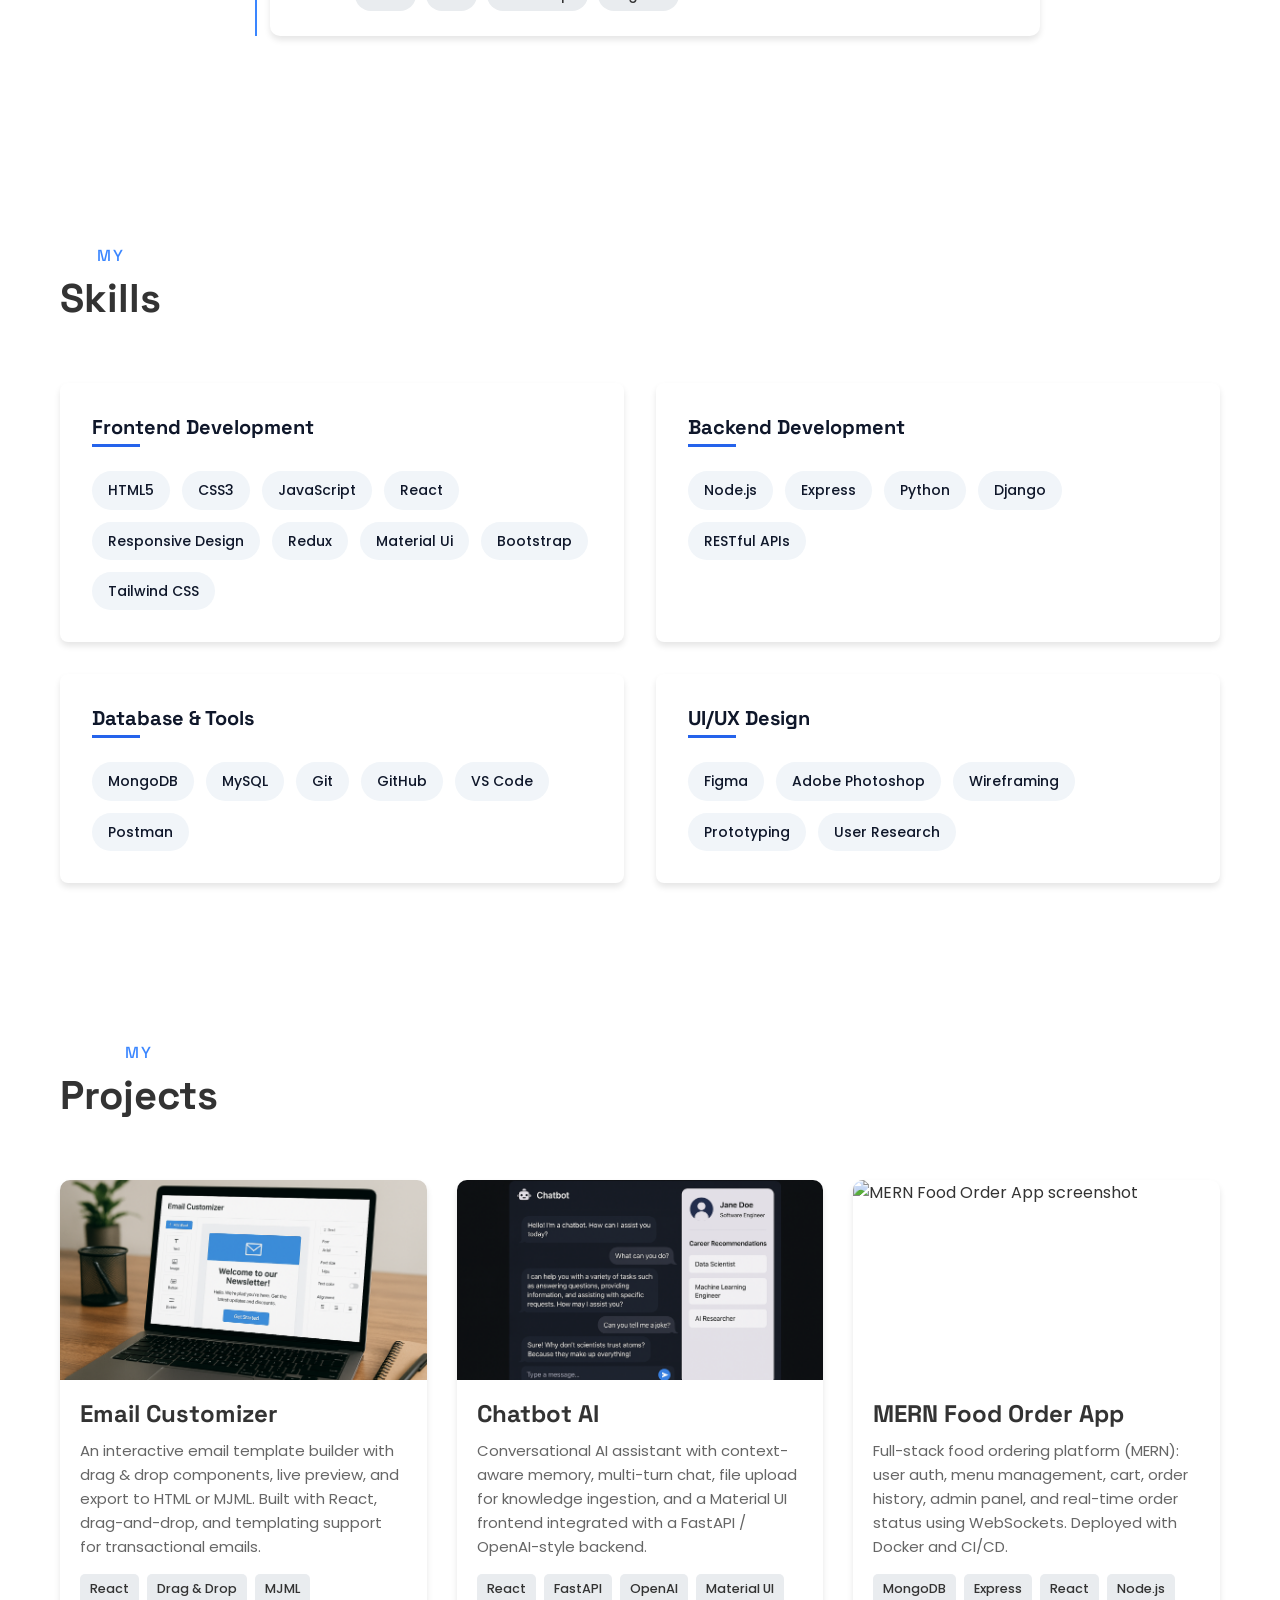
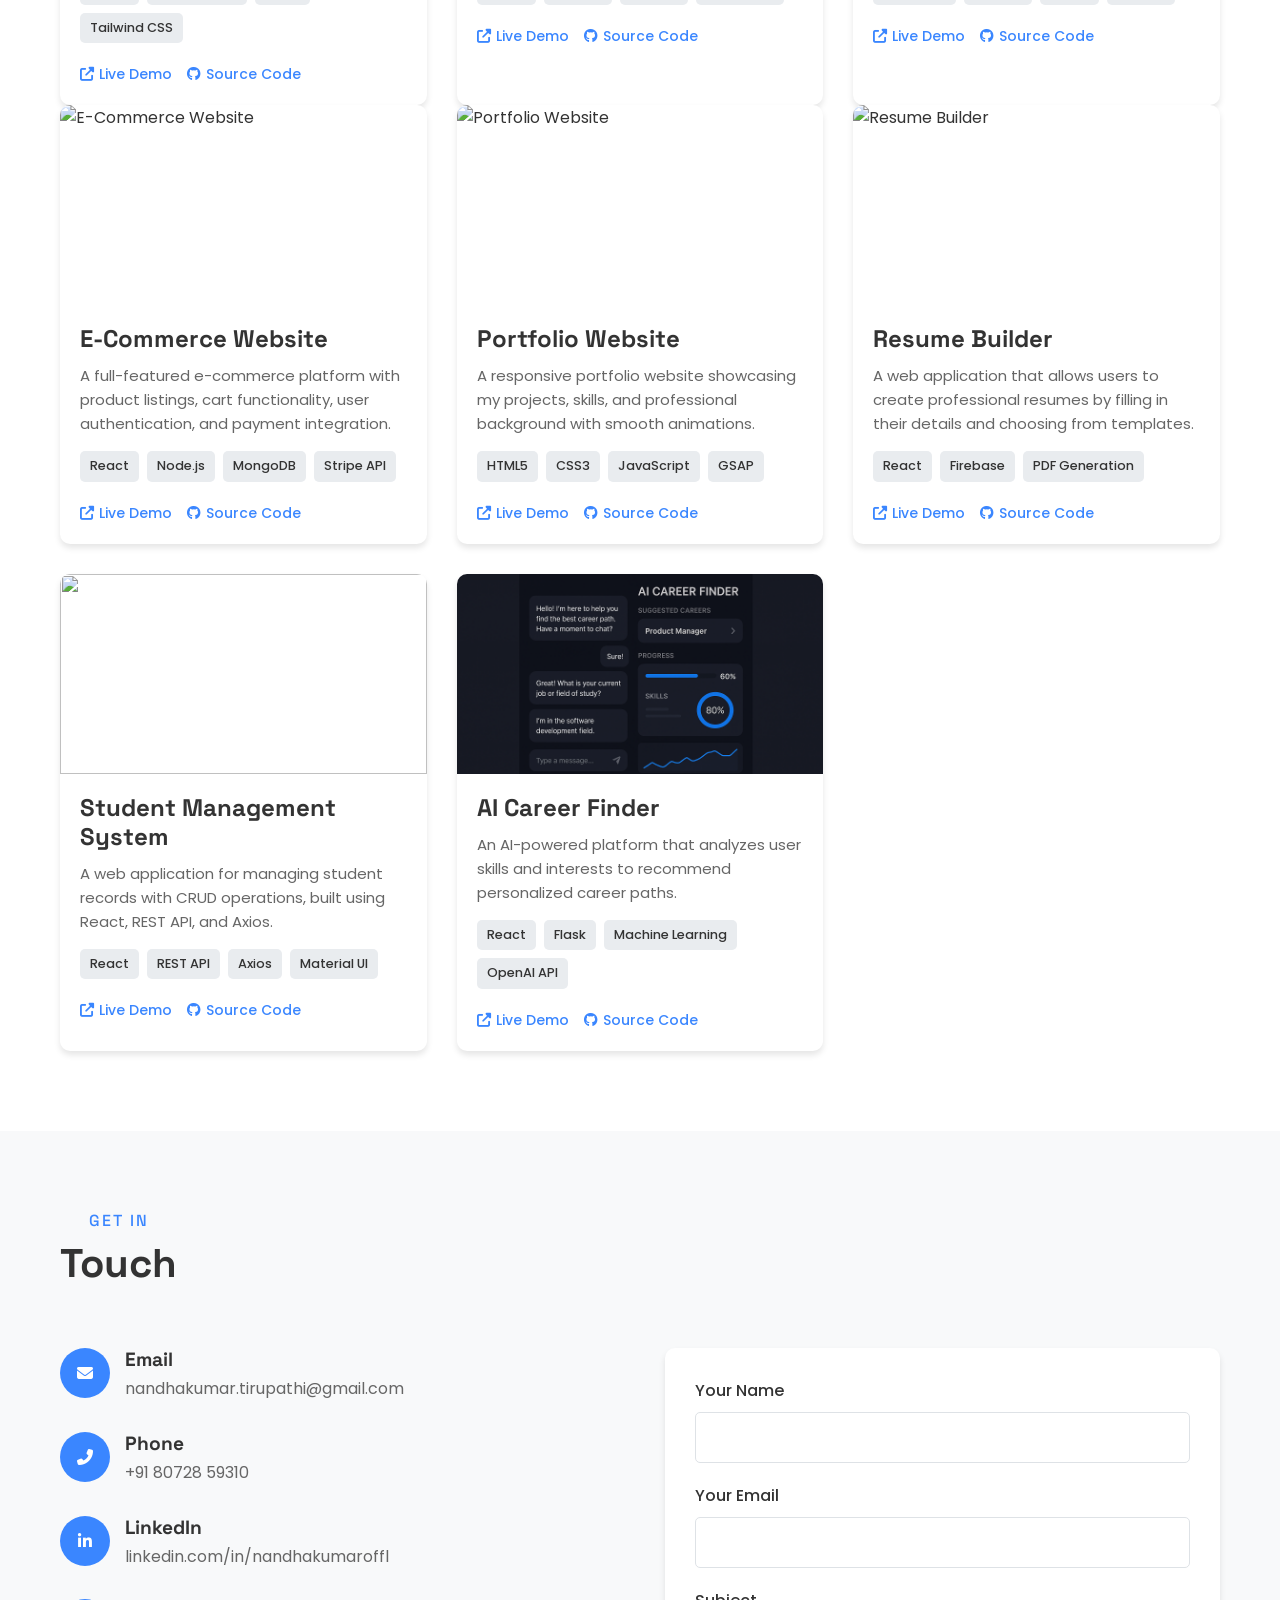
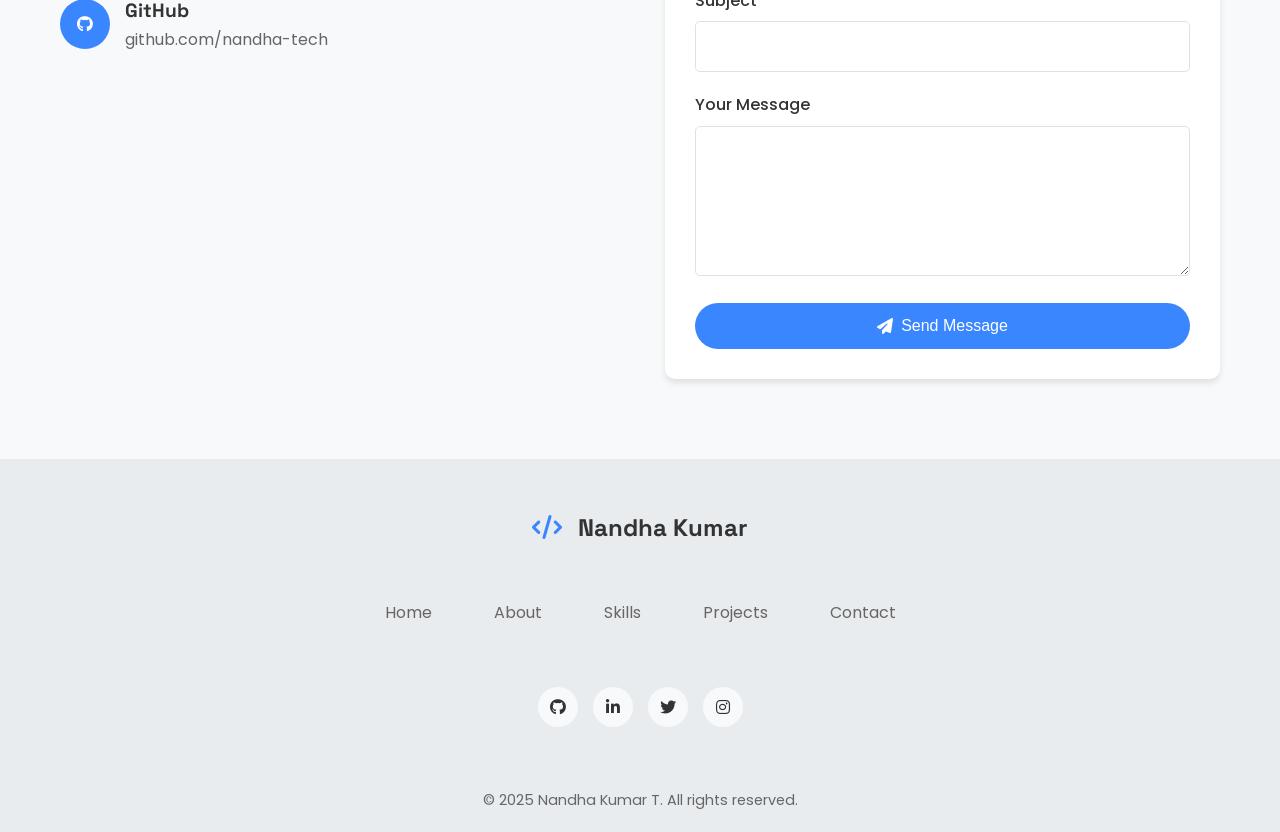
==== commit e3597479: "add projects" ====
--- a/client/index.html
+++ b/client/index.html
@@ -367,7 +367,101 @@
           <small>My</small>
           Projects
         </h2>
-        
+          <div class="projects-grid">
+
+    <!-- Email Customizer -->
+    <div class="project-card">
+  <div class="project-image">
+  <img src="./assets/Email.png" 
+       alt="Email Customizer screenshot">
+</div>
+
+      <div class="project-content">
+        <h3 class="project-title">Email Customizer</h3>
+        <p class="project-description">
+          An interactive email template builder with drag & drop components, live preview, and export to HTML or MJML. Built with React, drag-and-drop, and templating support for transactional emails.
+        </p>
+
+        <div class="project-tech">
+          <span>React</span>
+          <span>Drag & Drop</span>
+          <span>MJML</span>
+          <span>Tailwind CSS</span>
+        </div>
+
+        <div class="project-links">
+          <a href="https://github.com/Nandha-Tech/Email-Customizer-.git" target="_blank" aria-label="Email Customizer Live Demo">
+            <i class="fas fa-external-link-alt"></i> Live Demo
+          </a>
+          <a href="https://github.com/Nandha-Tech/Email-Customizer-.git" target="_blank" aria-label="Email Customizer Source Code">
+            <i class="fab fa-github"></i> Source Code
+          </a>
+        </div>
+      </div>
+    </div>
+
+    <!-- Chatbot AI -->
+    <div class="project-card">
+       <div class="project-image">
+              <img src="./assets/ChatGPT Image Aug 15, 2025, 11_14_41 AM.png">
+            </div>
+
+      <div class="project-content">
+        <h3 class="project-title">Chatbot AI</h3>
+        <p class="project-description">
+          Conversational AI assistant with context-aware memory, multi-turn chat, file upload for knowledge ingestion, and a Material UI frontend integrated with a FastAPI / OpenAI-style backend.
+        </p>
+
+        <div class="project-tech">
+          <span>React</span>
+          <span>FastAPI</span>
+          <span>OpenAI</span>
+          <span>Material UI</span>
+        </div>
+
+        <div class="project-links">
+          <a href="#" target="_blank" aria-label="Chatbot AI Live Demo">
+            <i class="fas fa-external-link-alt"></i> Live Demo
+          </a>
+          <a href="#" target="_blank" aria-label="Chatbot AI Source Code">
+            <i class="fab fa-github"></i> Source Code
+          </a>
+        </div>
+      </div>
+    </div>
+
+    <!-- MERN Food Order App -->
+    <div class="project-card">
+ <div class="project-image">
+  <img src="https://images.unsplash.com/photo-1600891964599-f61ba0e24092?auto=format&fit=crop&w=1400&q=80" 
+       alt="MERN Food Order App screenshot">
+</div>
+
+      <div class="project-content">
+        <h3 class="project-title">MERN Food Order App</h3>
+        <p class="project-description">
+          Full-stack food ordering platform (MERN): user auth, menu management, cart, order history, admin panel, and real-time order status using WebSockets. Deployed with Docker and CI/CD.
+        </p>
+
+        <div class="project-tech">
+          <span>MongoDB</span>
+          <span>Express</span>
+          <span>React</span>
+          <span>Node.js</span>
+        </div>
+
+        <div class="project-links">
+          <a href="#" target="_blank" aria-label="MERN Food Order App Live Demo">
+            <i class="fas fa-external-link-alt"></i> Live Demo
+          </a>
+          <a href="#" target="_blank" aria-label="MERN Food Order App Source Code">
+            <i class="fab fa-github"></i> Source Code
+          </a>
+        </div>
+      </div>
+    </div>
+
+  </div>
         <div class="projects-grid">
           <div class="project-card">
             <div class="project-image">
@@ -446,10 +540,8 @@
             </div>
           </div>
           
-          <div class="project-card">
-            <div class="project-image">
-              <img src="./assets/ChatGPT Image Aug 15, 2025, 11_14_41 AM.png">
-            </div>
+          <!-- <div class="project-card">
+     
             <div class="project-content">
               <h3 class="project-title">Chatbot Application</h3>
               <p class="project-description">
@@ -471,7 +563,7 @@
               </div>
             </div>
           </div>
-          
+           -->
           <div class="project-card">
             <div class="project-image">
               <img src="https://images.unsplash.com/photo-1509062522246-3755977927d7?ixlib=rb-4.0.3&auto=format&fit=crop&w=1470&q=80">
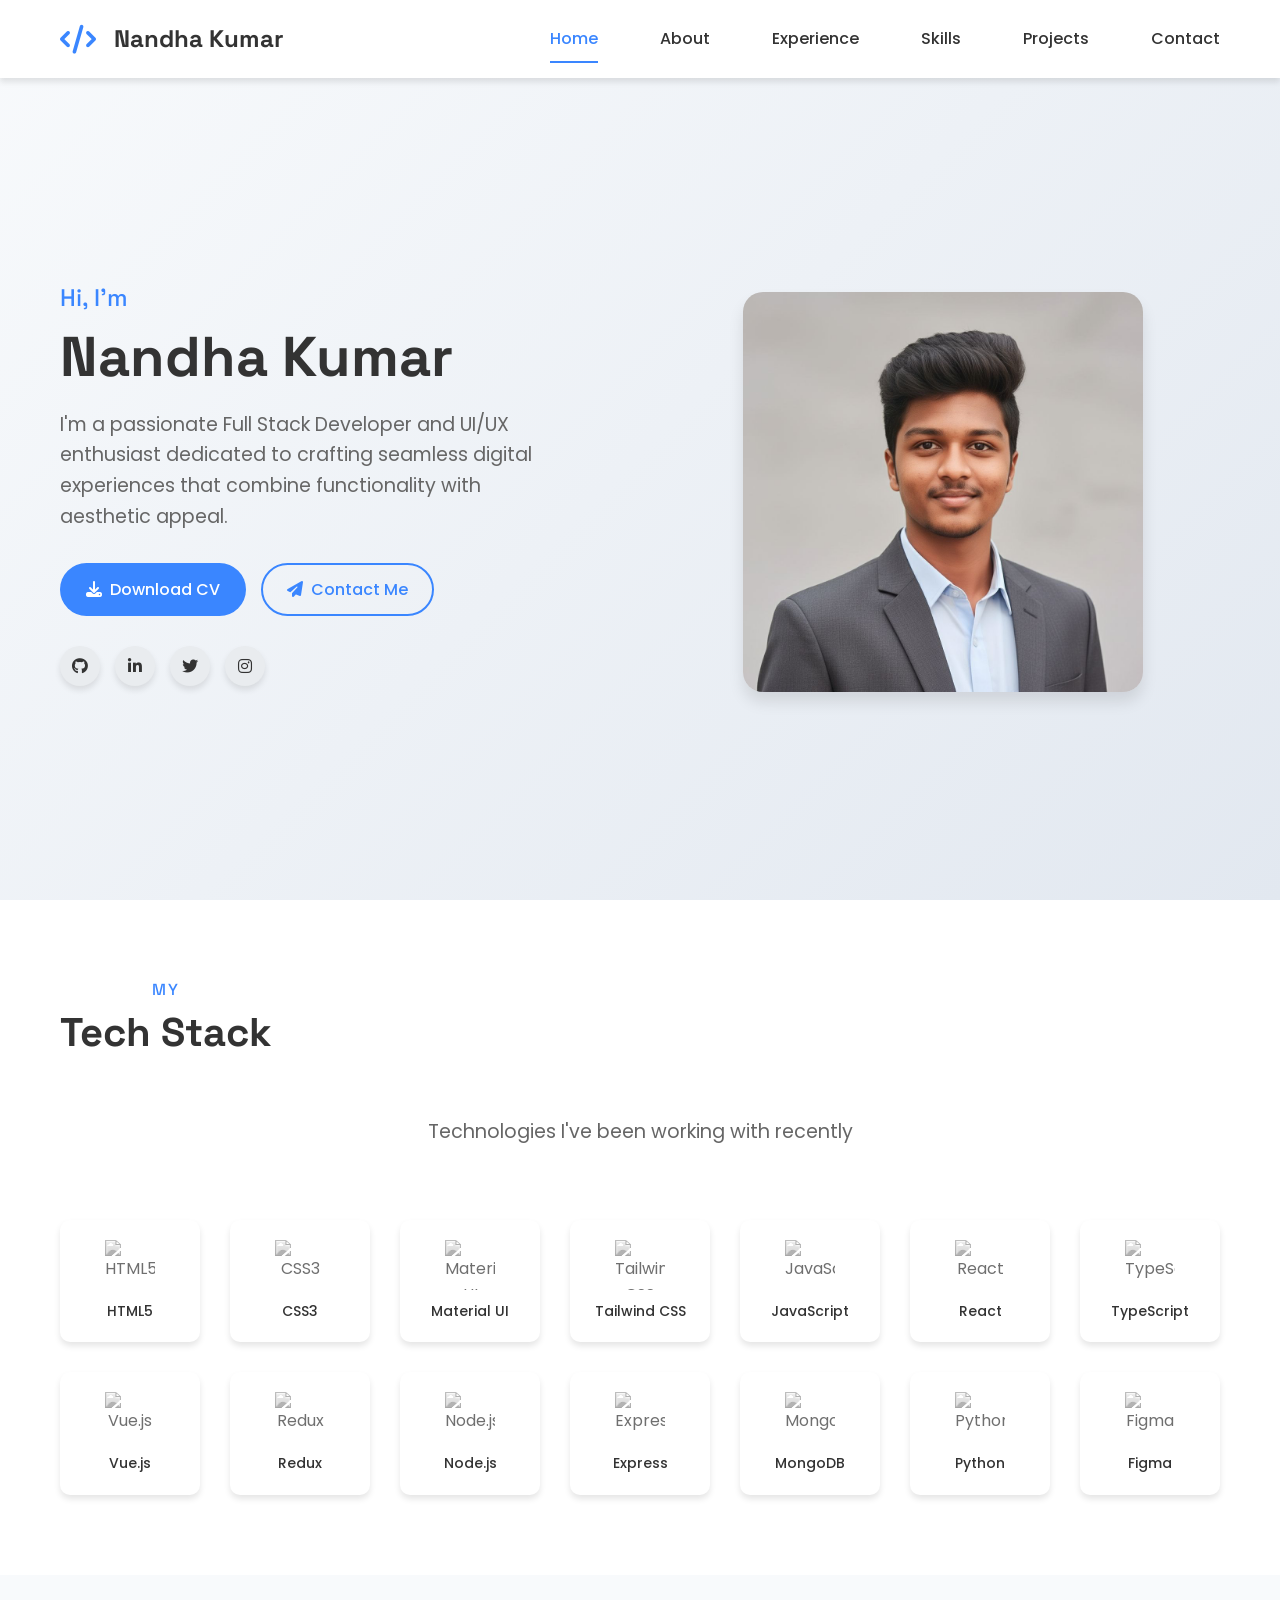
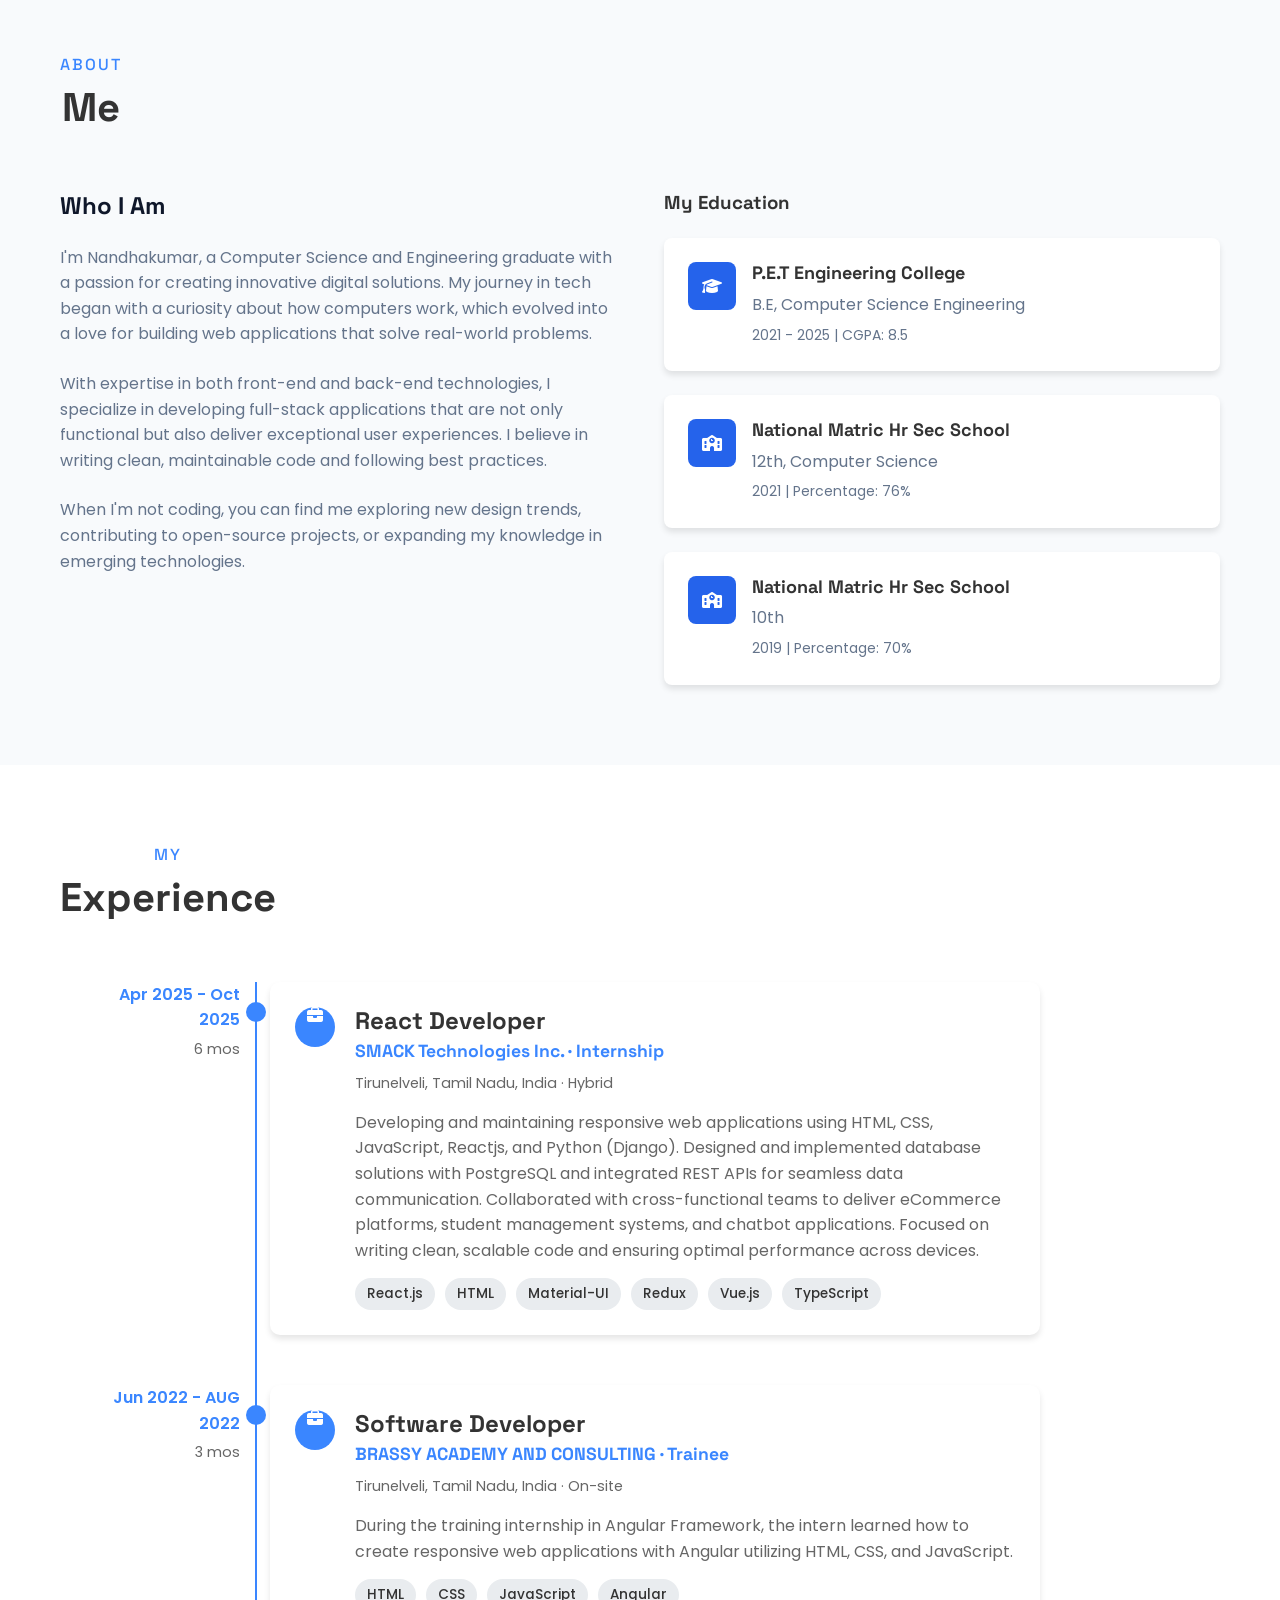
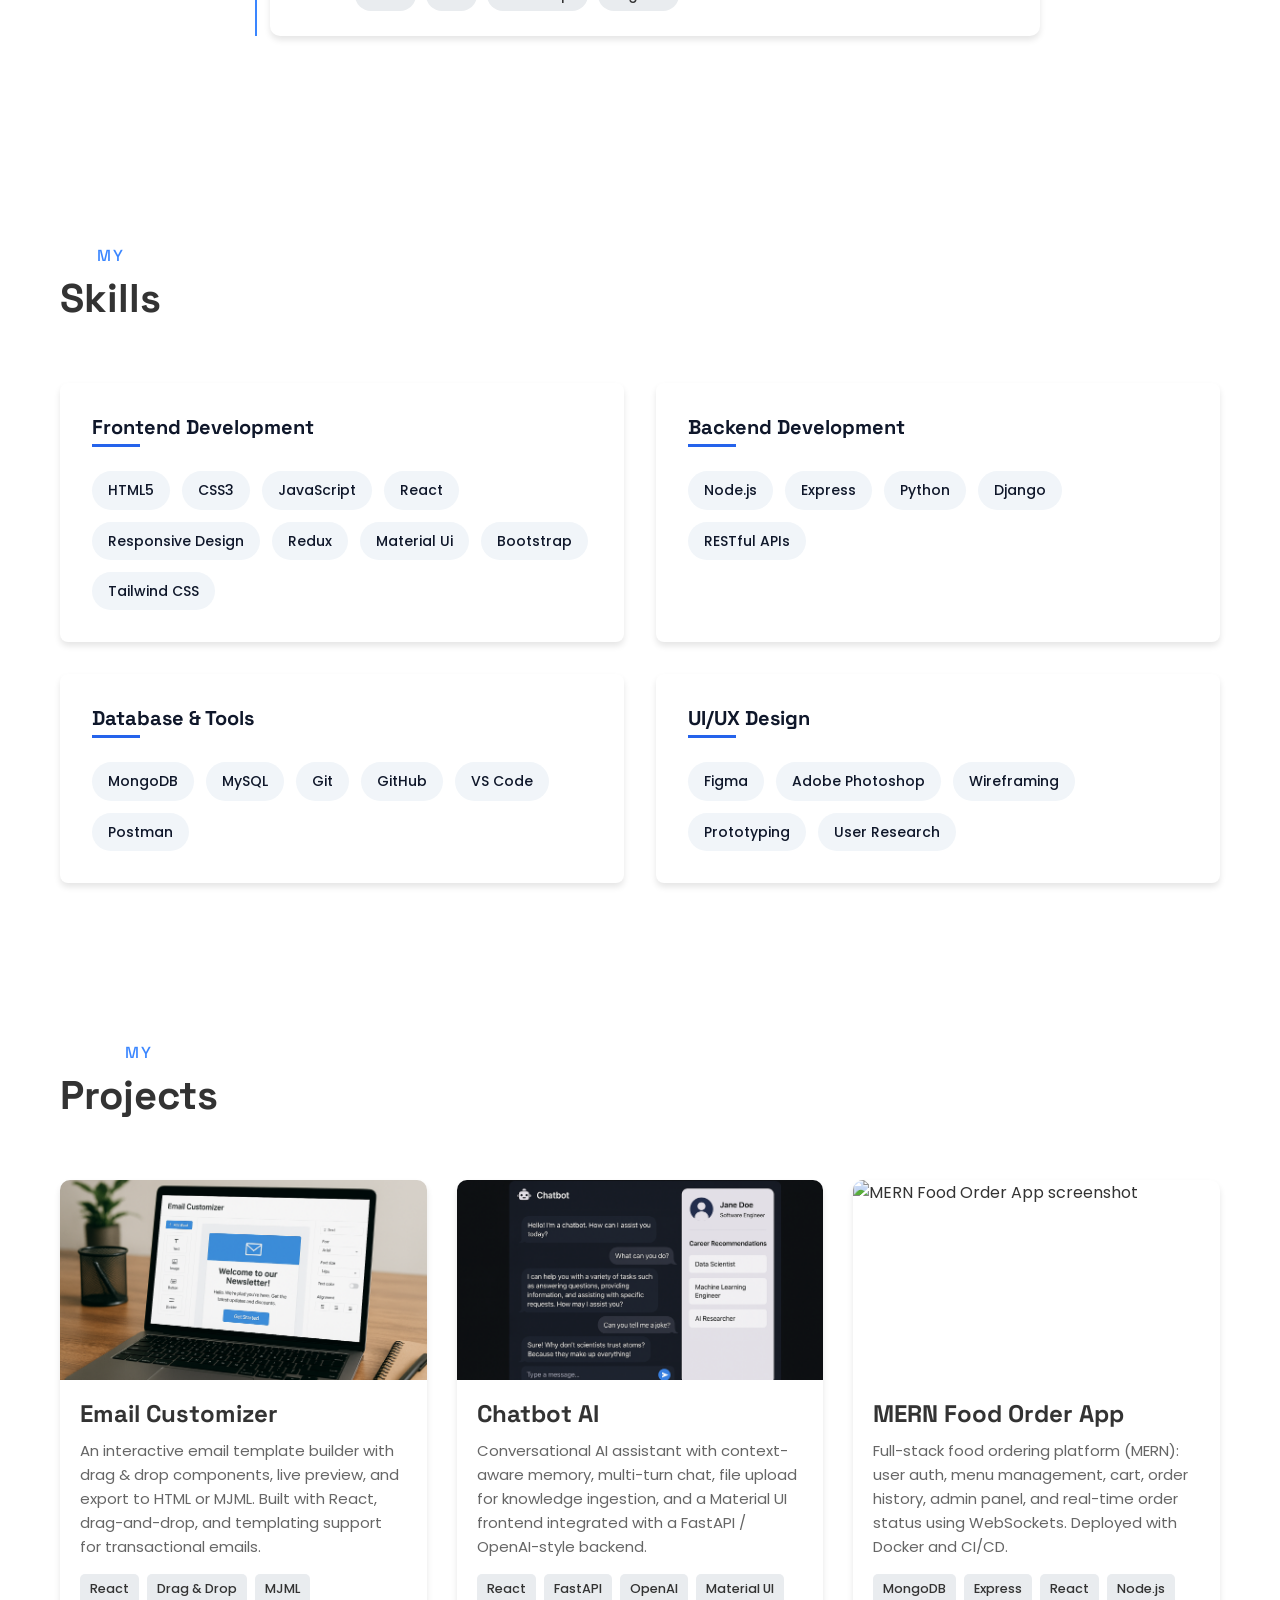
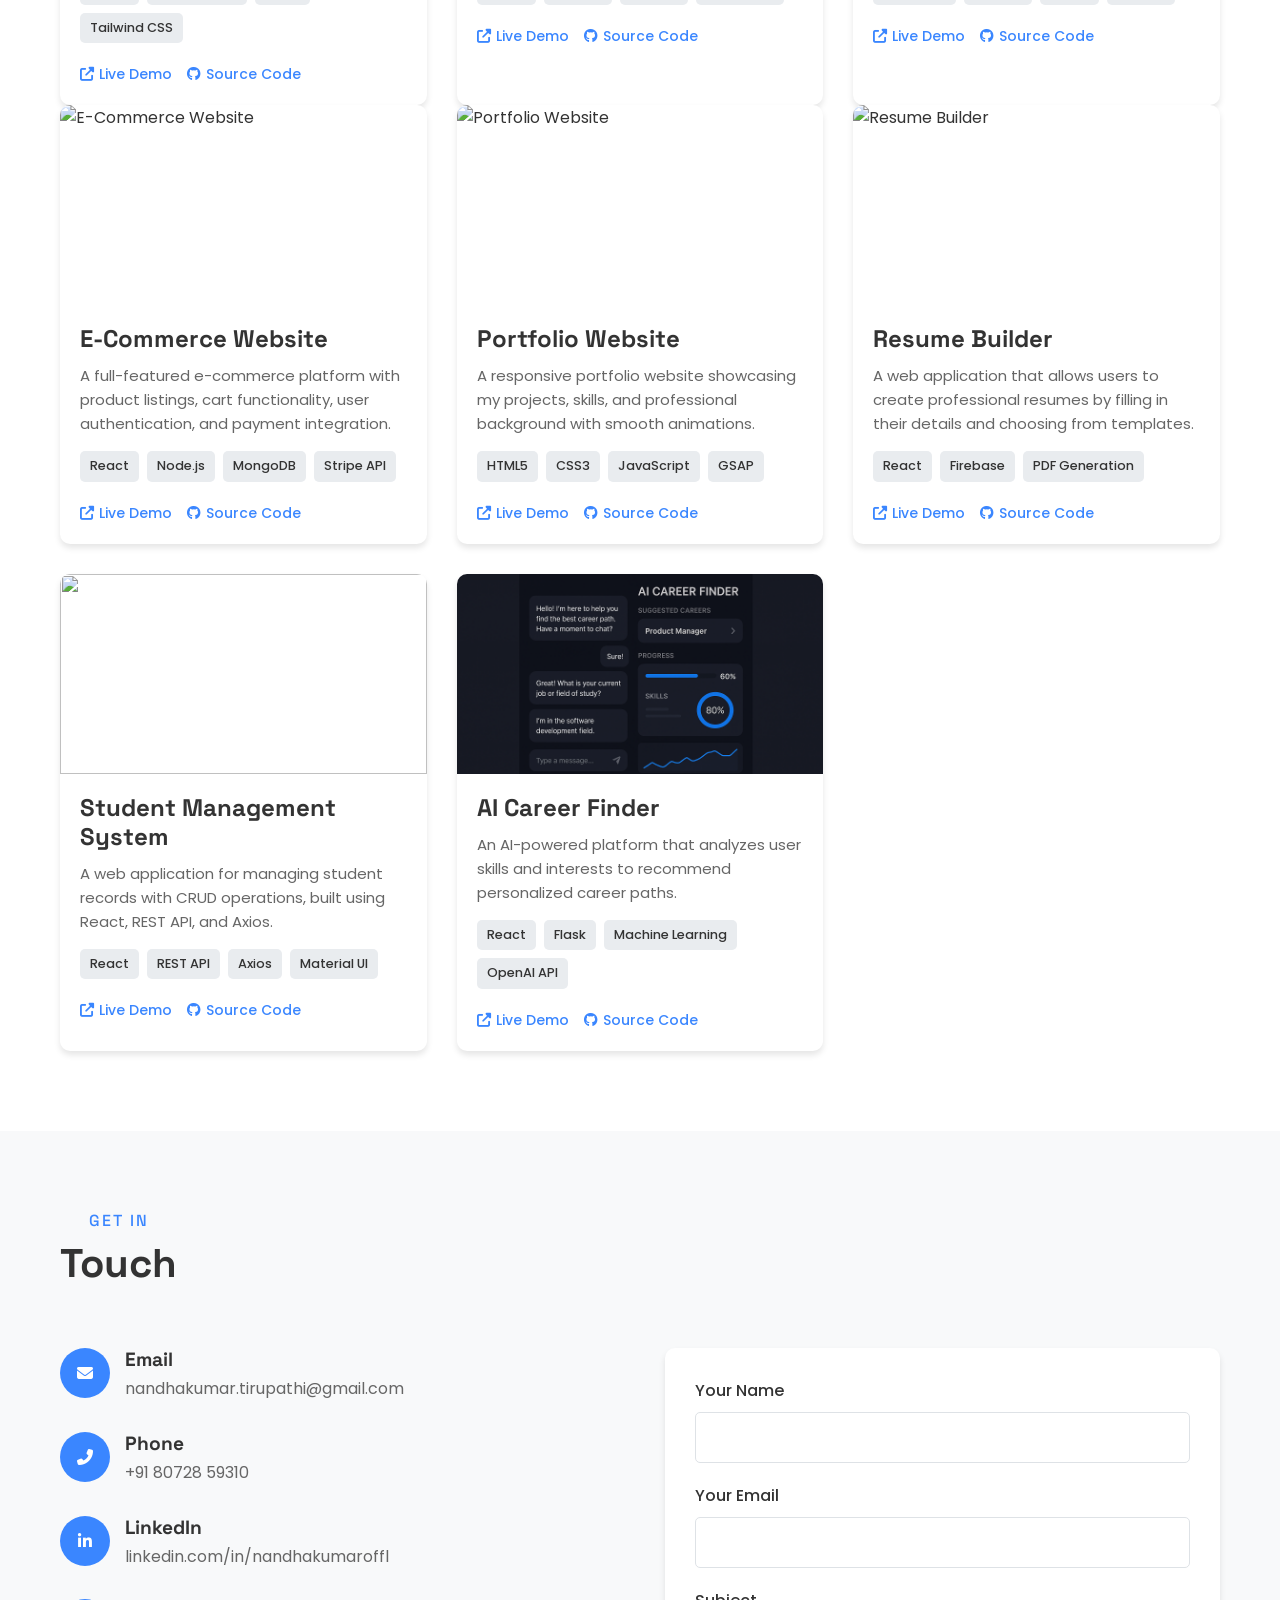
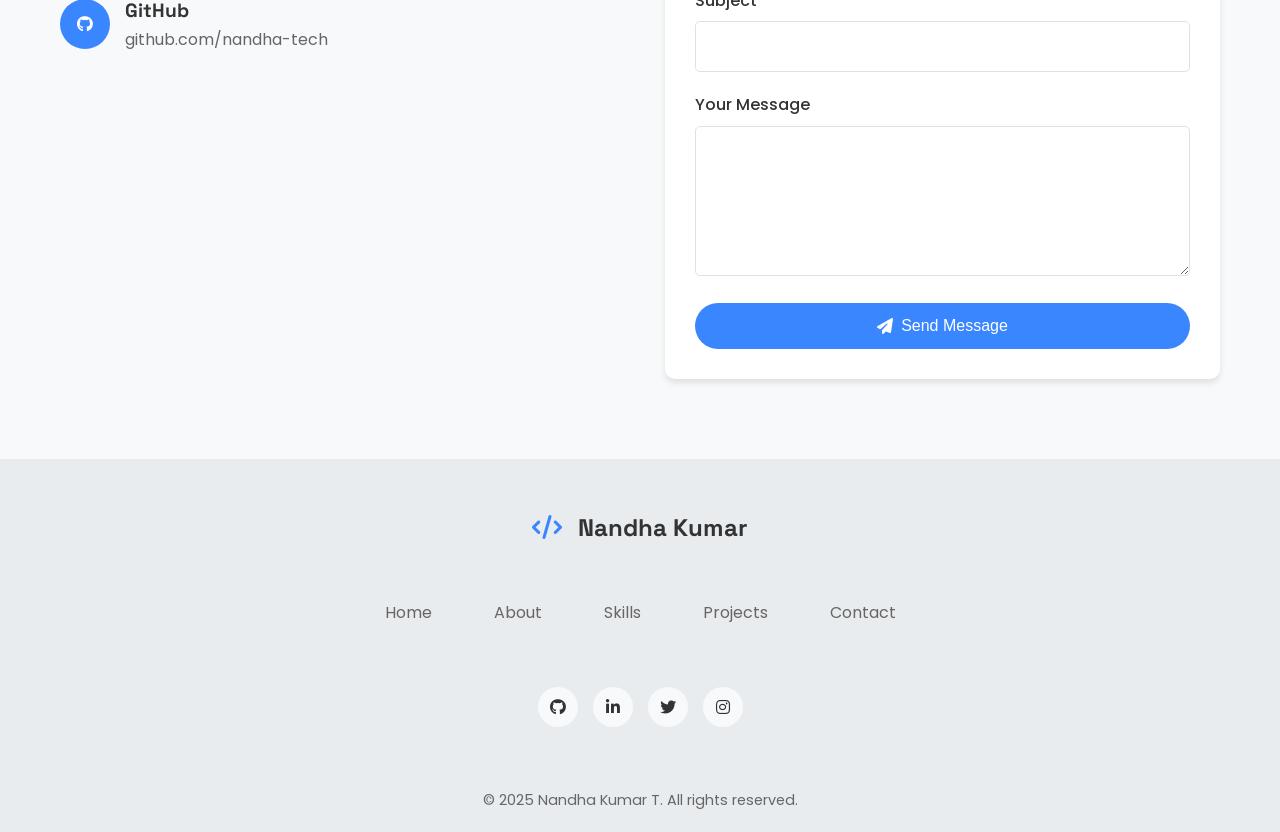
==== commit 5b2c1d64: "small changes" ====
--- a/client/index.html
+++ b/client/index.html
@@ -248,7 +248,7 @@
                 </div>
                 <div class="timeline-details">
                   <h3>React Developer</h3>
-                  <h4>SMACKCODERS Inc. · Internship</h4>
+                  <h4>SMACK Technologies Inc. · Internship</h4>
                   <p class="location">Tirunelveli, Tamil Nadu, India · Hybrid</p>
                   <p class="description">
                     Developing and maintaining responsive web applications using HTML, CSS, JavaScript, Reactjs, and Python (Django). Designed and implemented database solutions with PostgreSQL and integrated REST APIs for seamless data communication. Collaborated with cross-functional teams to deliver eCommerce platforms, student management systems, and chatbot applications. Focused on writing clean, scalable code and ensuring optimal performance across devices.
@@ -390,7 +390,7 @@
         </div>
 
         <div class="project-links">
-          <a href="https://github.com/Nandha-Tech/Email-Customizer-.git" target="_blank" aria-label="Email Customizer Live Demo">
+          <a href="https://email-customizer-9m8u.vercel.app/" target="_blank" aria-label="Email Customizer Live Demo">
             <i class="fas fa-external-link-alt"></i> Live Demo
           </a>
           <a href="https://github.com/Nandha-Tech/Email-Customizer-.git" target="_blank" aria-label="Email Customizer Source Code">
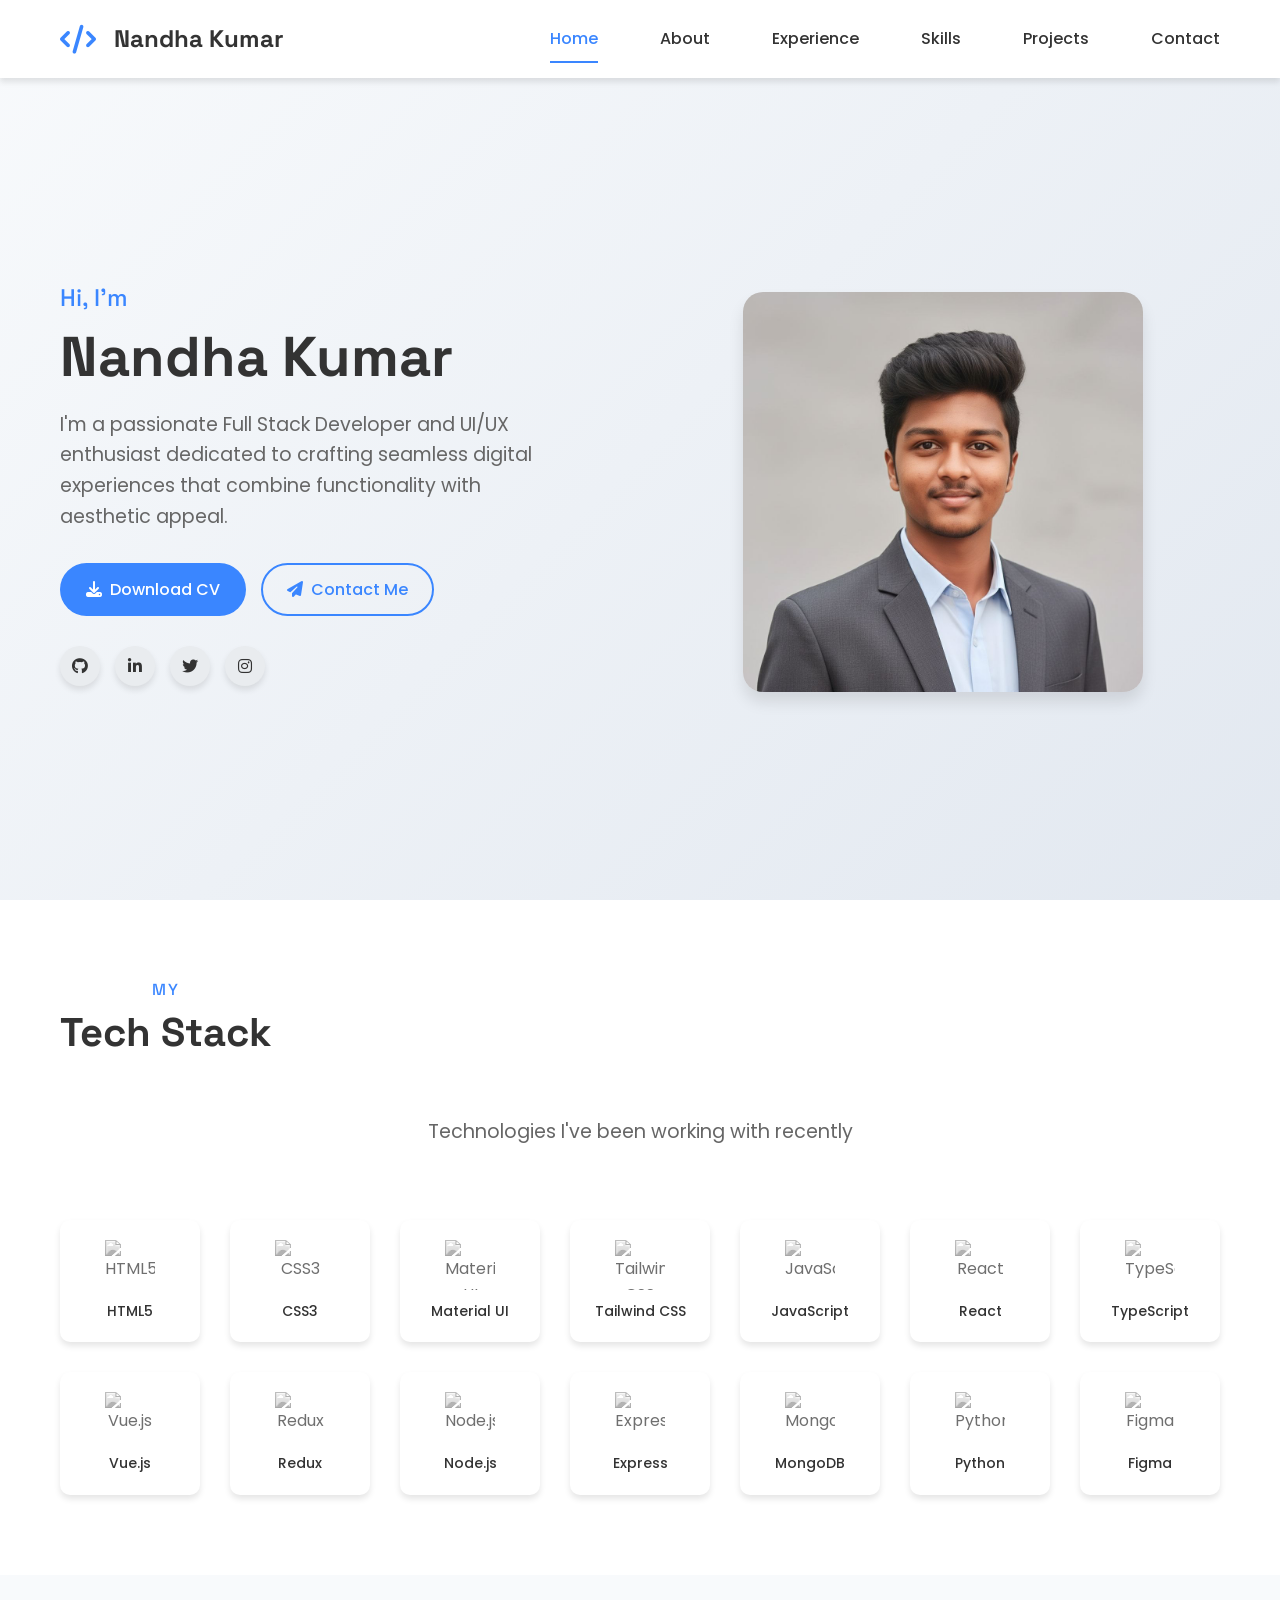
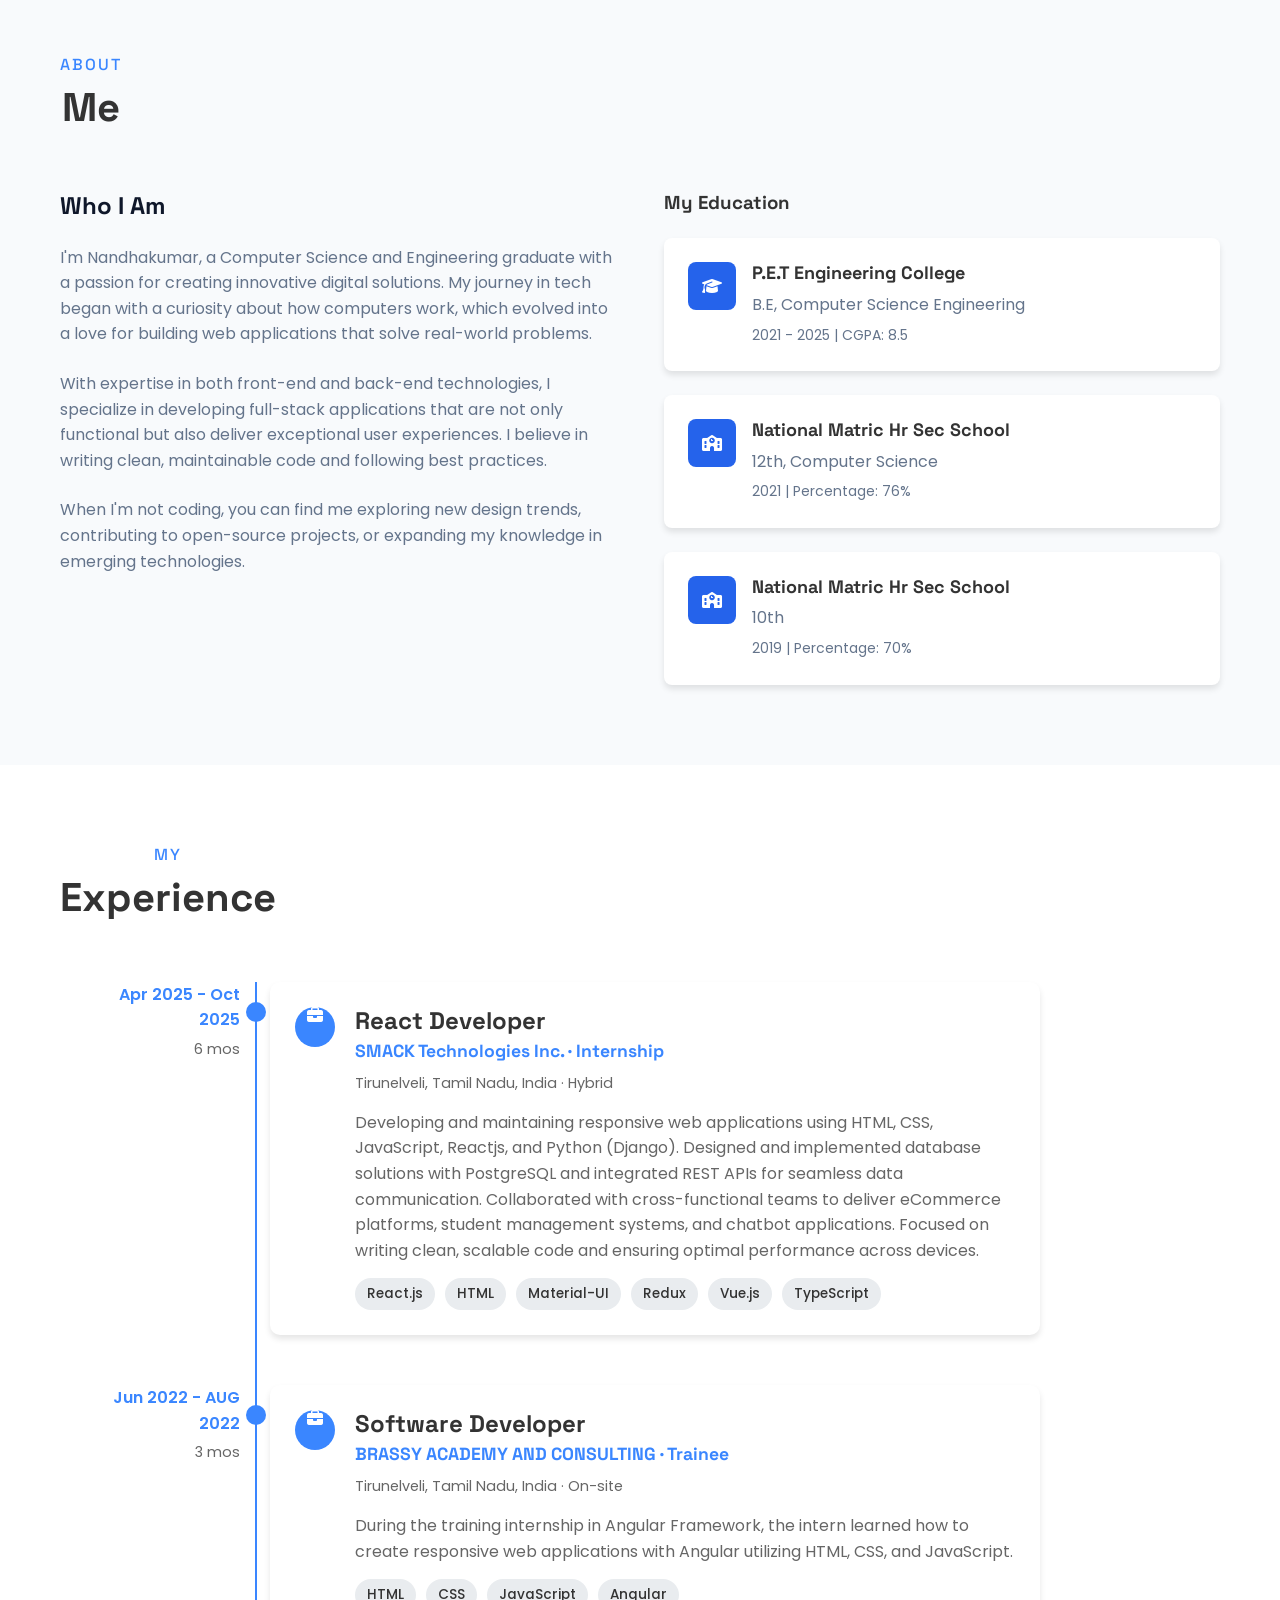
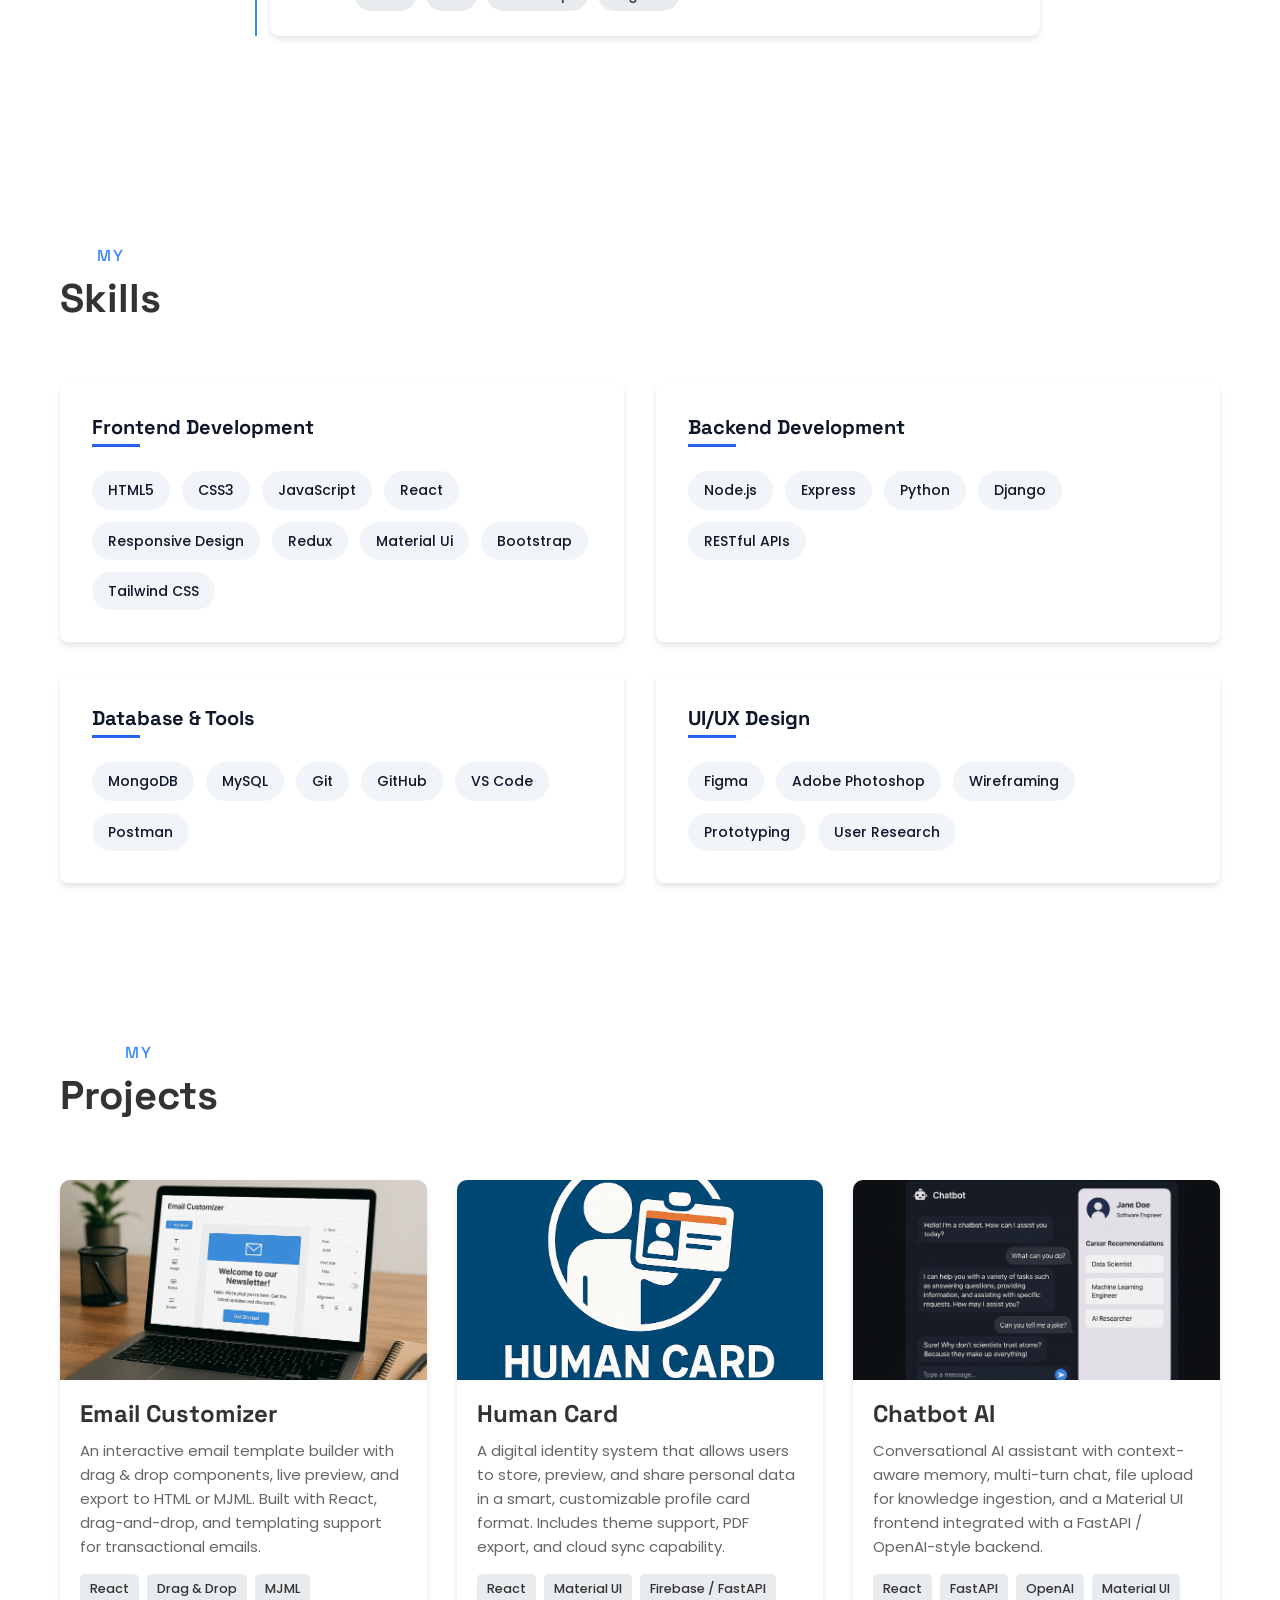
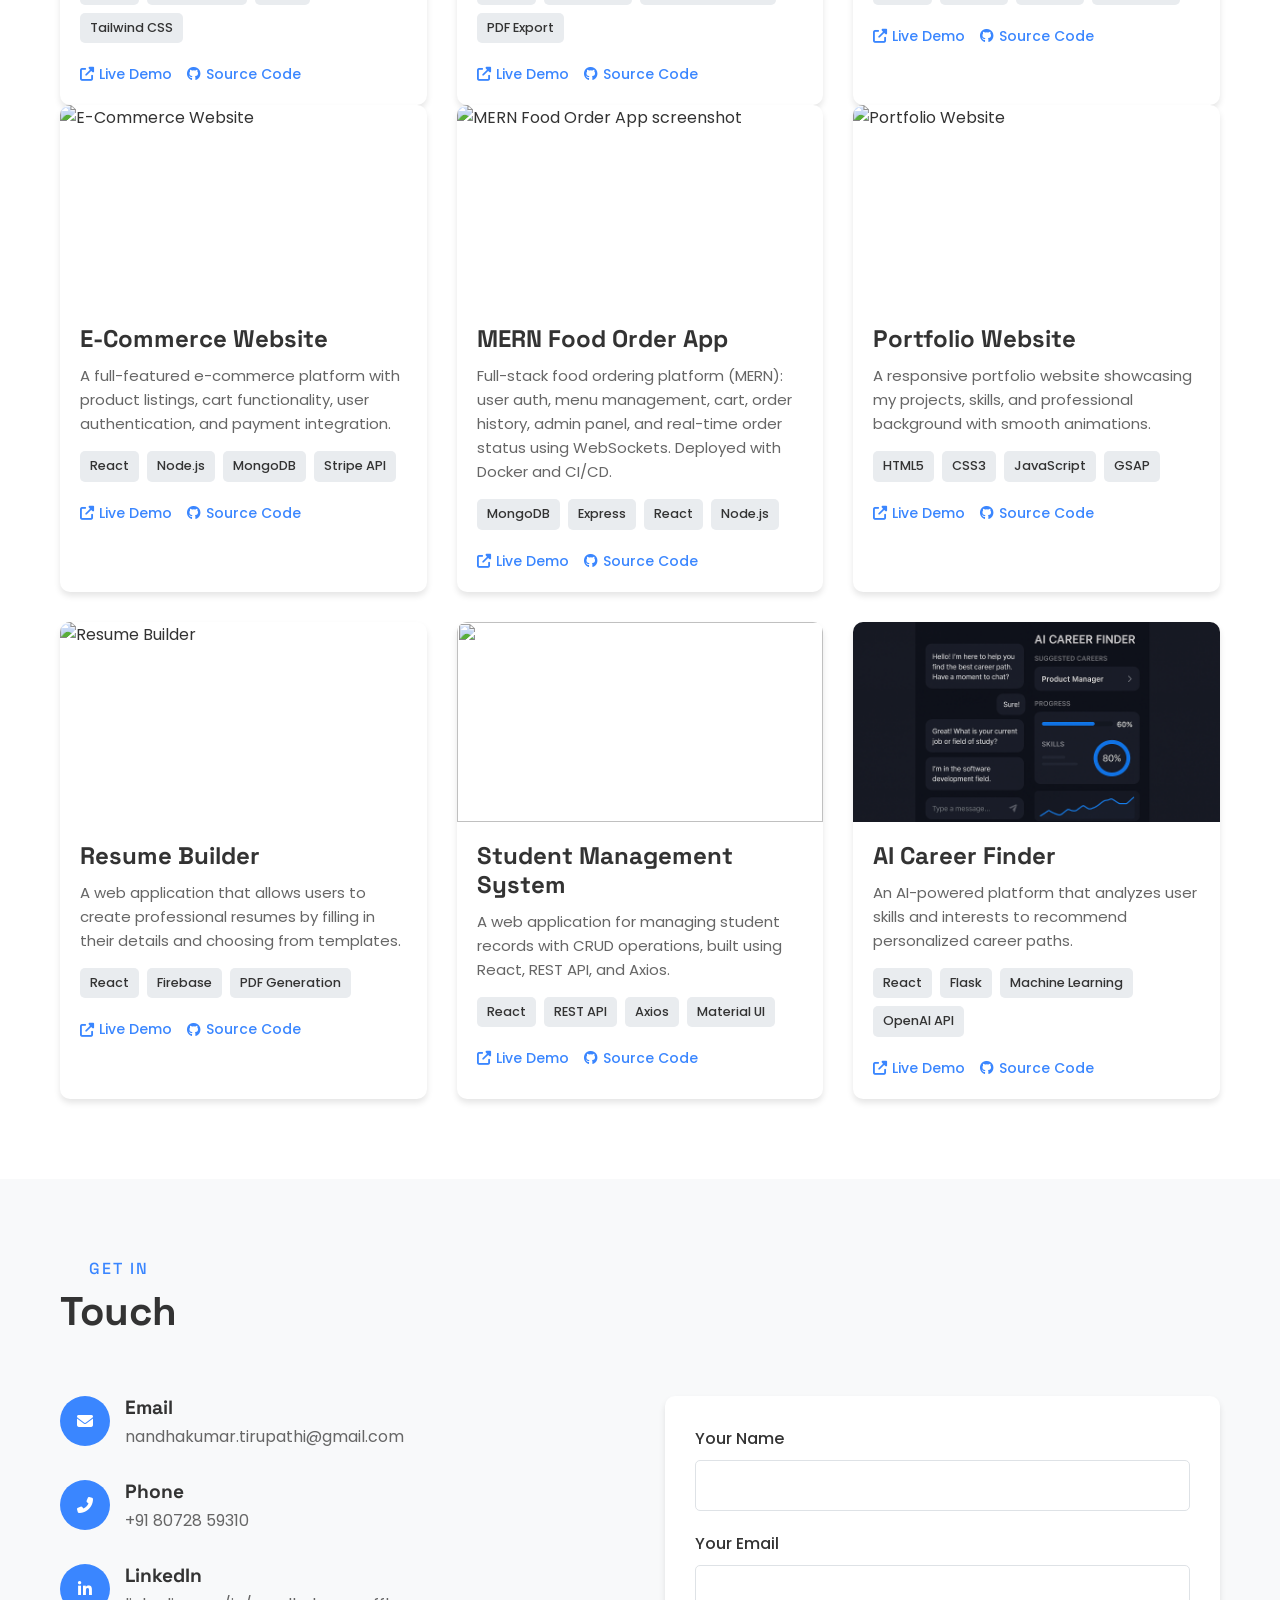
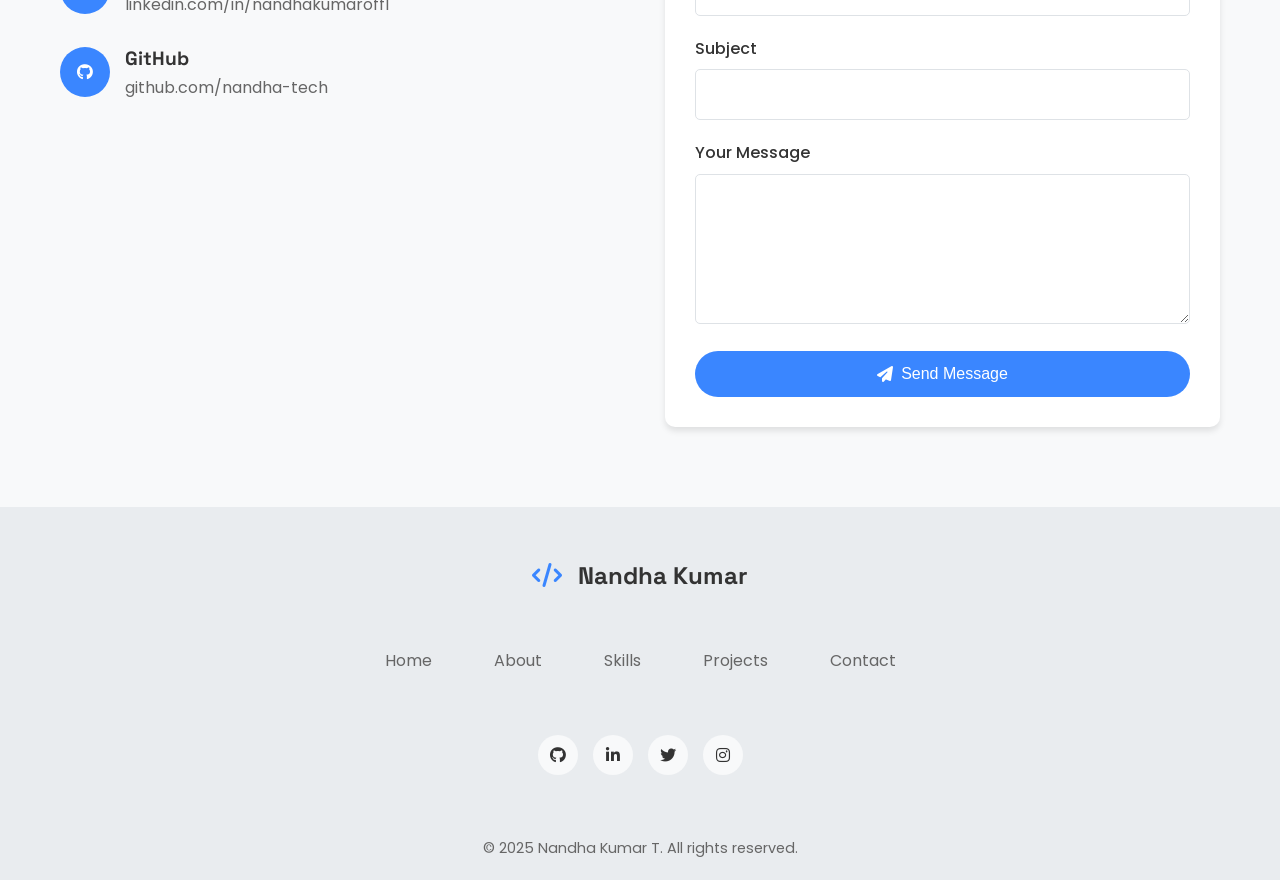
==== commit beadae65: "Fix some issues" ====
--- a/client/index.html
+++ b/client/index.html
@@ -4,19 +4,28 @@
     <meta charset="UTF-8" />
     <meta name="viewport" content="width=device-width, initial-scale=1.0" />
     <title>Nandha Kumar | Full Stack Developer</title>
-    <link rel="icon" type="image/x-icon" href="./assets/n.ico">
+    <link rel="icon" type="image/x-icon" href="./assets/n.ico" />
     <!-- Fonts -->
-    <link rel="preconnect" href="https://fonts.googleapis.com">
-    <link rel="preconnect" href="https://fonts.gstatic.com" crossorigin>
-    <link href="https://fonts.googleapis.com/css2?family=Poppins:wght@300;400;500;600;700&family=Space+Grotesk:wght@400;500;600;700&display=swap" rel="stylesheet">
+    <link rel="preconnect" href="https://fonts.googleapis.com" />
+    <link rel="preconnect" href="https://fonts.gstatic.com" crossorigin />
+    <link
+      href="https://fonts.googleapis.com/css2?family=Poppins:wght@300;400;500;600;700&family=Space+Grotesk:wght@400;500;600;700&display=swap"
+      rel="stylesheet"
+    />
     <!-- Icons -->
-    <link rel="stylesheet" href="https://cdnjs.cloudflare.com/ajax/libs/font-awesome/6.4.0/css/all.min.css">
+    <link
+      rel="stylesheet"
+      href="https://cdnjs.cloudflare.com/ajax/libs/font-awesome/6.4.0/css/all.min.css"
+    />
     <!-- CSS -->
-    <link rel="stylesheet" href="main.css">
+    <link rel="stylesheet" href="main.css" />
     <!-- EmailJS -->
-    <script type="text/javascript" src="https://cdn.jsdelivr.net/npm/@emailjs/browser@3/dist/email.min.js"></script>
+    <script
+      type="text/javascript"
+      src="https://cdn.jsdelivr.net/npm/@emailjs/browser@3/dist/email.min.js"
+    ></script>
     <script type="text/javascript">
-      (function() {
+      (function () {
         emailjs.init("dbF0YiNda1N7v0T49"); // Your public key
       })();
     </script>
@@ -30,23 +39,23 @@
             <i class="fas fa-code"></i>
             <span>Nandha Kumar</span>
           </a>
-          
+
           <ul class="nav-links">
             <li><a href="#hero" class="active">Home</a></li>
             <li><a href="#about">About</a></li>
-                <li><a href="#experience">Experience</a></li>
+            <li><a href="#experience">Experience</a></li>
             <li><a href="#skills">Skills</a></li>
             <li><a href="#projects">Projects</a></li>
             <li><a href="#contact">Contact</a></li>
           </ul>
-          
+
           <div class="menu-toggle">
             <i class="fas fa-bars"></i>
           </div>
         </nav>
       </div>
     </header>
-    
+
     <!-- Hero Section -->
     <section id="hero" class="section">
       <div class="container">
@@ -57,10 +66,16 @@
               Nandha Kumar
             </h1>
             <p class="hero-description">
-              I'm a passionate Full Stack Developer and UI/UX enthusiast dedicated to crafting seamless digital experiences that combine functionality with aesthetic appeal.
+              I'm a passionate Full Stack Developer and UI/UX enthusiast
+              dedicated to crafting seamless digital experiences that combine
+              functionality with aesthetic appeal.
             </p>
             <div class="hero-cta">
-              <a href="./assets/Nandhakumar_MERN .pdf" class="btn btn-primary" download>
+              <a
+                href="./assets/Nandhakumar_MERN .pdf"
+                class="btn btn-primary"
+                download
+              >
                 <i class="fas fa-download"></i> Download CV
               </a>
               <a href="#contact" class="btn btn-outline">
@@ -68,27 +83,43 @@
               </a>
             </div>
             <div class="social-links">
-              <a href="https://github.com/nandha-tech" target="_blank" aria-label="GitHub">
+              <a
+                href="https://github.com/nandha-tech"
+                target="_blank"
+                aria-label="GitHub"
+              >
                 <i class="fab fa-github"></i>
               </a>
-              <a href="https://www.linkedin.com/in/nandhakumaroffl" target="_blank" aria-label="LinkedIn">
+              <a
+                href="https://www.linkedin.com/in/nandhakumaroffl"
+                target="_blank"
+                aria-label="LinkedIn"
+              >
                 <i class="fab fa-linkedin-in"></i>
               </a>
-              <a href="https://twitter.com/" target="_blank" aria-label="Twitter">
+              <a
+                href="https://twitter.com/"
+                target="_blank"
+                aria-label="Twitter"
+              >
                 <i class="fab fa-twitter"></i>
               </a>
-              <a href="https://www.instagram.com/nandhakumaroffl" target="_blank" aria-label="Instagram">
+              <a
+                href="https://www.instagram.com/nandhakumaroffl"
+                target="_blank"
+                aria-label="Instagram"
+              >
                 <i class="fab fa-instagram"></i>
               </a>
             </div>
           </div>
           <div class="hero-image">
-            <img src="./assets/Nandhakumar.jpg" alt="Nandha Kumar">
+            <img src="./assets/Nandhakumar.jpg" alt="Nandha Kumar" />
           </div>
         </div>
       </div>
     </section>
-    
+
     <!-- Tech Stack Section -->
     <section id="tech-stack" class="section">
       <div class="container">
@@ -96,74 +127,117 @@
           <small>My</small>
           Tech Stack
         </h2>
-        
+
         <div class="tech-stack-container">
-          <p class="tech-stack-title">Technologies I've been working with recently</p>
-          
+          <p class="tech-stack-title">
+            Technologies I've been working with recently
+          </p>
+
           <div class="tech-stack-logos">
             <div class="tech-logo">
-              <img src="https://cdn.jsdelivr.net/gh/devicons/devicon/icons/html5/html5-original.svg" alt="HTML5">
+              <img
+                src="https://cdn.jsdelivr.net/gh/devicons/devicon/icons/html5/html5-original.svg"
+                alt="HTML5"
+              />
               <span>HTML5</span>
             </div>
             <div class="tech-logo">
-              <img src="https://cdn.jsdelivr.net/gh/devicons/devicon/icons/css3/css3-original.svg" alt="CSS3">
+              <img
+                src="https://cdn.jsdelivr.net/gh/devicons/devicon/icons/css3/css3-original.svg"
+                alt="CSS3"
+              />
               <span>CSS3</span>
             </div>
             <div class="tech-logo">
-              <img src="https://cdn.jsdelivr.net/gh/devicons/devicon/icons/materialui/materialui-original.svg" alt="Material UI">
+              <img
+                src="https://cdn.jsdelivr.net/gh/devicons/devicon/icons/materialui/materialui-original.svg"
+                alt="Material UI"
+              />
               <span>Material UI</span>
             </div>
             <div class="tech-logo">
-              <img src="https://cdn.jsdelivr.net/gh/devicons/devicon/icons/tailwindcss/tailwindcss-original.svg" alt="Tailwind CSS">
+              <img
+                src="https://cdn.jsdelivr.net/gh/devicons/devicon/icons/tailwindcss/tailwindcss-original.svg"
+                alt="Tailwind CSS"
+              />
               <span>Tailwind CSS</span>
             </div>
             <div class="tech-logo">
-              <img src="https://cdn.jsdelivr.net/gh/devicons/devicon/icons/javascript/javascript-original.svg" alt="JavaScript">
+              <img
+                src="https://cdn.jsdelivr.net/gh/devicons/devicon/icons/javascript/javascript-original.svg"
+                alt="JavaScript"
+              />
               <span>JavaScript</span>
             </div>
             <div class="tech-logo">
-              <img src="https://cdn.jsdelivr.net/gh/devicons/devicon/icons/react/react-original.svg" alt="React">
+              <img
+                src="https://cdn.jsdelivr.net/gh/devicons/devicon/icons/react/react-original.svg"
+                alt="React"
+              />
               <span>React</span>
             </div>
             <div class="tech-logo">
-              <img src="https://cdn.jsdelivr.net/gh/devicons/devicon/icons/typescript/typescript-original.svg" alt="TypeScript">
+              <img
+                src="https://cdn.jsdelivr.net/gh/devicons/devicon/icons/typescript/typescript-original.svg"
+                alt="TypeScript"
+              />
               <span>TypeScript</span>
             </div>
             <div class="tech-logo">
-              <img src="https://cdn.jsdelivr.net/gh/devicons/devicon/icons/vuejs/vuejs-original.svg" alt="Vue.js">
+              <img
+                src="https://cdn.jsdelivr.net/gh/devicons/devicon/icons/vuejs/vuejs-original.svg"
+                alt="Vue.js"
+              />
               <span>Vue.js</span>
             </div>
             <div class="tech-logo">
-  <img src="https://cdn.jsdelivr.net/gh/devicons/devicon/icons/redux/redux-original.svg" alt="Redux">
-  <span>Redux</span>
-</div>
-
-            <div class="tech-logo">
-              <img src="https://cdn.jsdelivr.net/gh/devicons/devicon/icons/nodejs/nodejs-original.svg" alt="Node.js">
+              <img
+                src="https://cdn.jsdelivr.net/gh/devicons/devicon/icons/redux/redux-original.svg"
+                alt="Redux"
+              />
+              <span>Redux</span>
+            </div>
+
+            <div class="tech-logo">
+              <img
+                src="https://cdn.jsdelivr.net/gh/devicons/devicon/icons/nodejs/nodejs-original.svg"
+                alt="Node.js"
+              />
               <span>Node.js</span>
             </div>
             <div class="tech-logo">
-              <img src="https://cdn.jsdelivr.net/gh/devicons/devicon/icons/express/express-original.svg" alt="Express">
+              <img
+                src="https://cdn.jsdelivr.net/gh/devicons/devicon/icons/express/express-original.svg"
+                alt="Express"
+              />
               <span>Express</span>
             </div>
             <div class="tech-logo">
-              <img src="https://cdn.jsdelivr.net/gh/devicons/devicon/icons/mongodb/mongodb-original.svg" alt="MongoDB">
+              <img
+                src="https://cdn.jsdelivr.net/gh/devicons/devicon/icons/mongodb/mongodb-original.svg"
+                alt="MongoDB"
+              />
               <span>MongoDB</span>
             </div>
             <div class="tech-logo">
-              <img src="https://cdn.jsdelivr.net/gh/devicons/devicon/icons/python/python-original.svg" alt="Python">
+              <img
+                src="https://cdn.jsdelivr.net/gh/devicons/devicon/icons/python/python-original.svg"
+                alt="Python"
+              />
               <span>Python</span>
             </div>
             <div class="tech-logo">
-  <img src="https://cdn.jsdelivr.net/gh/devicons/devicon/icons/figma/figma-original.svg" alt="Figma">
-  <span>Figma</span>
-</div>
-
+              <img
+                src="https://cdn.jsdelivr.net/gh/devicons/devicon/icons/figma/figma-original.svg"
+                alt="Figma"
+              />
+              <span>Figma</span>
+            </div>
           </div>
         </div>
       </div>
     </section>
-    
+
     <!-- About Section -->
     <section id="about" class="section">
       <div class="container">
@@ -171,24 +245,34 @@
           <small>About</small>
           Me
         </h2>
-        
+
         <div class="about-container">
           <div class="about-content">
             <h3>Who I Am</h3>
             <p>
-              I'm Nandhakumar, a Computer Science and Engineering graduate with a passion for creating innovative digital solutions. My journey in tech began with a curiosity about how computers work, which evolved into a love for building web applications that solve real-world problems.
+              I'm Nandhakumar, a Computer Science and Engineering graduate with
+              a passion for creating innovative digital solutions. My journey in
+              tech began with a curiosity about how computers work, which
+              evolved into a love for building web applications that solve
+              real-world problems.
             </p>
             <p>
-              With expertise in both front-end and back-end technologies, I specialize in developing full-stack applications that are not only functional but also deliver exceptional user experiences. I believe in writing clean, maintainable code and following best practices.
+              With expertise in both front-end and back-end technologies, I
+              specialize in developing full-stack applications that are not only
+              functional but also deliver exceptional user experiences. I
+              believe in writing clean, maintainable code and following best
+              practices.
             </p>
             <p>
-              When I'm not coding, you can find me exploring new design trends, contributing to open-source projects, or expanding my knowledge in emerging technologies.
+              When I'm not coding, you can find me exploring new design trends,
+              contributing to open-source projects, or expanding my knowledge in
+              emerging technologies.
             </p>
           </div>
-          
+
           <div class="education">
             <h3>My Education</h3>
-            
+
             <div class="education-item">
               <div class="education-icon">
                 <i class="fas fa-graduation-cap"></i>
@@ -199,7 +283,7 @@
                 <small>2021 - 2025 | CGPA: 8.5</small>
               </div>
             </div>
-            
+
             <div class="education-item">
               <div class="education-icon">
                 <i class="fas fa-school"></i>
@@ -210,7 +294,7 @@
                 <small>2021 | Percentage: 76%</small>
               </div>
             </div>
-            
+
             <div class="education-item">
               <div class="education-icon">
                 <i class="fas fa-school"></i>
@@ -225,7 +309,7 @@
         </div>
       </div>
     </section>
-        
+
     <!-- Experience Section -->
     <section id="experience" class="section">
       <div class="container">
@@ -233,11 +317,10 @@
           <small>My</small>
           Experience
         </h2>
-        
+
         <div class="experience-container">
-          
           <div class="timeline">
-             <div class="timeline-item">
+            <div class="timeline-item">
               <div class="timeline-date">
                 <span>Apr 2025 - Oct 2025</span>
                 <span class="duration">6 mos</span>
@@ -249,9 +332,18 @@
                 <div class="timeline-details">
                   <h3>React Developer</h3>
                   <h4>SMACK Technologies Inc. · Internship</h4>
-                  <p class="location">Tirunelveli, Tamil Nadu, India · Hybrid</p>
+                  <p class="location">
+                    Tirunelveli, Tamil Nadu, India · Hybrid
+                  </p>
                   <p class="description">
-                    Developing and maintaining responsive web applications using HTML, CSS, JavaScript, Reactjs, and Python (Django). Designed and implemented database solutions with PostgreSQL and integrated REST APIs for seamless data communication. Collaborated with cross-functional teams to deliver eCommerce platforms, student management systems, and chatbot applications. Focused on writing clean, scalable code and ensuring optimal performance across devices.
+                    Developing and maintaining responsive web applications using
+                    HTML, CSS, JavaScript, Reactjs, and Python (Django).
+                    Designed and implemented database solutions with PostgreSQL
+                    and integrated REST APIs for seamless data communication.
+                    Collaborated with cross-functional teams to deliver
+                    eCommerce platforms, student management systems, and chatbot
+                    applications. Focused on writing clean, scalable code and
+                    ensuring optimal performance across devices.
                   </p>
                   <div class="skills">
                     <span class="skill-tag">React.js</span>
@@ -276,9 +368,13 @@
                 <div class="timeline-details">
                   <h3>Software Developer</h3>
                   <h4>BRASSY ACADEMY AND CONSULTING · Trainee</h4>
-                  <p class="location">Tirunelveli, Tamil Nadu, India · On-site</p>
+                  <p class="location">
+                    Tirunelveli, Tamil Nadu, India · On-site
+                  </p>
                   <p class="description">
-                    During the training internship in Angular Framework, the intern learned how to create responsive web applications with Angular utilizing HTML, CSS, and JavaScript.
+                    During the training internship in Angular Framework, the
+                    intern learned how to create responsive web applications
+                    with Angular utilizing HTML, CSS, and JavaScript.
                   </p>
                   <div class="skills">
                     <span class="skill-tag">HTML</span>
@@ -289,12 +385,6 @@
                 </div>
               </div>
             </div>
-            
-           
-            
-       
-            
-   
           </div>
         </div>
       </div>
@@ -306,7 +396,7 @@
           <small>My</small>
           Skills
         </h2>
-        
+
         <div class="skills-container">
           <div class="skills-category">
             <h3>Frontend Development</h3>
@@ -322,7 +412,7 @@
               <span class="skill-item">Tailwind CSS</span>
             </div>
           </div>
-          
+
           <div class="skills-category">
             <h3>Backend Development</h3>
             <div class="skills-list">
@@ -333,7 +423,7 @@
               <span class="skill-item">RESTful APIs</span>
             </div>
           </div>
-          
+
           <div class="skills-category">
             <h3>Database & Tools</h3>
             <div class="skills-list">
@@ -345,7 +435,7 @@
               <span class="skill-item">Postman</span>
             </div>
           </div>
-          
+
           <div class="skills-category">
             <h3>UI/UX Design</h3>
             <div class="skills-list">
@@ -359,7 +449,7 @@
         </div>
       </div>
     </section>
-    
+
     <!-- Projects Section -->
     <section id="projects" class="section">
       <div class="container">
@@ -367,110 +457,133 @@
           <small>My</small>
           Projects
         </h2>
-          <div class="projects-grid">
-
-    <!-- Email Customizer -->
-    <div class="project-card">
-  <div class="project-image">
-  <img src="./assets/Email.png" 
-       alt="Email Customizer screenshot">
-</div>
-
-      <div class="project-content">
-        <h3 class="project-title">Email Customizer</h3>
-        <p class="project-description">
-          An interactive email template builder with drag & drop components, live preview, and export to HTML or MJML. Built with React, drag-and-drop, and templating support for transactional emails.
-        </p>
-
-        <div class="project-tech">
-          <span>React</span>
-          <span>Drag & Drop</span>
-          <span>MJML</span>
-          <span>Tailwind CSS</span>
+        <div class="projects-grid">
+          <!-- Email Customizer -->
+          <div class="project-card">
+            <div class="project-image">
+              <img src="./assets/Email.png" alt="Email Customizer screenshot" />
+            </div>
+
+            <div class="project-content">
+              <h3 class="project-title">Email Customizer</h3>
+              <p class="project-description">
+                An interactive email template builder with drag & drop
+                components, live preview, and export to HTML or MJML. Built with
+                React, drag-and-drop, and templating support for transactional
+                emails.
+              </p>
+
+              <div class="project-tech">
+                <span>React</span>
+                <span>Drag & Drop</span>
+                <span>MJML</span>
+                <span>Tailwind CSS</span>
+              </div>
+
+              <div class="project-links">
+                <a
+                  href="https://email-customizer-9m8u.vercel.app/"
+                  target="_blank"
+                  aria-label="Email Customizer Live Demo"
+                >
+                  <i class="fas fa-external-link-alt"></i> Live Demo
+                </a>
+                <a
+                  href="https://github.com/Nandha-Tech/Email-Customizer-.git"
+                  target="_blank"
+                  aria-label="Email Customizer Source Code"
+                >
+                  <i class="fab fa-github"></i> Source Code
+                </a>
+              </div>
+            </div>
+          </div>
+          <!-- Human Card -->
+          <div class="project-card">
+            <div class="project-image">
+              <img
+                src="./assets/HC.png"
+                alt="Human Card Project Preview"
+              />
+            </div>
+
+            <div class="project-content">
+              <h3 class="project-title">Human Card</h3>
+              <p class="project-description">
+                A digital identity system that allows users to store, preview,
+                and share personal data in a smart, customizable profile card
+                format. Includes theme support, PDF export, and cloud sync
+                capability.
+              </p>
+
+              <div class="project-tech">
+                <span>React</span>
+                <span>Material UI</span>
+                <span>Firebase / FastAPI</span>
+                <span>PDF Export</span>
+              </div>
+
+              <div class="project-links">
+                <a href="https://human-card-1.onrender.com/" target="_blank" aria-label="Human Card Live Demo">
+                  <i class="fas fa-external-link-alt"></i> Live Demo
+                </a>
+                <a href="#" target="_blank" aria-label="Human Card Source Code">
+                  <i class="fab fa-github"></i> Source Code
+                </a>
+              </div>
+            </div>
+          </div>
+
+          <!-- Chatbot AI -->
+          <div class="project-card">
+            <div class="project-image">
+              <img src="./assets/ChatGPT Image Aug 15, 2025, 11_14_41 AM.png" />
+            </div>
+
+            <div class="project-content">
+              <h3 class="project-title">Chatbot AI</h3>
+              <p class="project-description">
+                Conversational AI assistant with context-aware memory,
+                multi-turn chat, file upload for knowledge ingestion, and a
+                Material UI frontend integrated with a FastAPI / OpenAI-style
+                backend.
+              </p>
+
+              <div class="project-tech">
+                <span>React</span>
+                <span>FastAPI</span>
+                <span>OpenAI</span>
+                <span>Material UI</span>
+              </div>
+
+              <div class="project-links">
+                <a href="#" target="_blank" aria-label="Chatbot AI Live Demo">
+                  <i class="fas fa-external-link-alt"></i> Live Demo
+                </a>
+                <a href="#" target="_blank" aria-label="Chatbot AI Source Code">
+                  <i class="fab fa-github"></i> Source Code
+                </a>
+              </div>
+            </div>
+          </div>
+
+ 
         </div>
-
-        <div class="project-links">
-          <a href="https://email-customizer-9m8u.vercel.app/" target="_blank" aria-label="Email Customizer Live Demo">
-            <i class="fas fa-external-link-alt"></i> Live Demo
-          </a>
-          <a href="https://github.com/Nandha-Tech/Email-Customizer-.git" target="_blank" aria-label="Email Customizer Source Code">
-            <i class="fab fa-github"></i> Source Code
-          </a>
-        </div>
-      </div>
-    </div>
-
-    <!-- Chatbot AI -->
-    <div class="project-card">
-       <div class="project-image">
-              <img src="./assets/ChatGPT Image Aug 15, 2025, 11_14_41 AM.png">
-            </div>
-
-      <div class="project-content">
-        <h3 class="project-title">Chatbot AI</h3>
-        <p class="project-description">
-          Conversational AI assistant with context-aware memory, multi-turn chat, file upload for knowledge ingestion, and a Material UI frontend integrated with a FastAPI / OpenAI-style backend.
-        </p>
-
-        <div class="project-tech">
-          <span>React</span>
-          <span>FastAPI</span>
-          <span>OpenAI</span>
-          <span>Material UI</span>
-        </div>
-
-        <div class="project-links">
-          <a href="#" target="_blank" aria-label="Chatbot AI Live Demo">
-            <i class="fas fa-external-link-alt"></i> Live Demo
-          </a>
-          <a href="#" target="_blank" aria-label="Chatbot AI Source Code">
-            <i class="fab fa-github"></i> Source Code
-          </a>
-        </div>
-      </div>
-    </div>
-
-    <!-- MERN Food Order App -->
-    <div class="project-card">
- <div class="project-image">
-  <img src="https://images.unsplash.com/photo-1600891964599-f61ba0e24092?auto=format&fit=crop&w=1400&q=80" 
-       alt="MERN Food Order App screenshot">
-</div>
-
-      <div class="project-content">
-        <h3 class="project-title">MERN Food Order App</h3>
-        <p class="project-description">
-          Full-stack food ordering platform (MERN): user auth, menu management, cart, order history, admin panel, and real-time order status using WebSockets. Deployed with Docker and CI/CD.
-        </p>
-
-        <div class="project-tech">
-          <span>MongoDB</span>
-          <span>Express</span>
-          <span>React</span>
-          <span>Node.js</span>
-        </div>
-
-        <div class="project-links">
-          <a href="#" target="_blank" aria-label="MERN Food Order App Live Demo">
-            <i class="fas fa-external-link-alt"></i> Live Demo
-          </a>
-          <a href="#" target="_blank" aria-label="MERN Food Order App Source Code">
-            <i class="fab fa-github"></i> Source Code
-          </a>
-        </div>
-      </div>
-    </div>
-
-  </div>
+        
         <div class="projects-grid">
           <div class="project-card">
             <div class="project-image">
-              <img src="https://images.unsplash.com/photo-1556740738-b6a63e27c4df?ixlib=rb-4.0.3&ixid=M3wxMjA3fDB8MHxwaG90by1wYWdlfHx8fGVufDB8fHx8fA%3D%3D&auto=format&fit=crop&w=1470&q=80" alt="E-Commerce Website">
-            </div>
+              <img
+                src="https://images.unsplash.com/photo-1556740738-b6a63e27c4df?ixlib=rb-4.0.3&ixid=M3wxMjA3fDB8MHxwaG90by1wYWdlfHx8fGVufDB8fHx8fA%3D%3D&auto=format&fit=crop&w=1470&q=80"
+                alt="E-Commerce Website"
+              />
+            </div>
+            
             <div class="project-content">
               <h3 class="project-title">E-Commerce Website</h3>
               <p class="project-description">
-                A full-featured e-commerce platform with product listings, cart functionality, user authentication, and payment integration.
+                A full-featured e-commerce platform with product listings, cart
+                functionality, user authentication, and payment integration.
               </p>
               <div class="project-tech">
                 <span>React</span>
@@ -482,21 +595,69 @@
                 <a href="https://shop-sea-gold.vercel.app/" target="_blank">
                   <i class="fas fa-external-link-alt"></i> Live Demo
                 </a>
-                <a href="https://github.com/Nandha-Tech/Shop-sea" target="_blank">
+                <a
+                  href="https://github.com/Nandha-Tech/Shop-sea"
+                  target="_blank"
+                >
                   <i class="fab fa-github"></i> Source Code
                 </a>
               </div>
             </div>
           </div>
-          
+         <!-- MERN Food Order App -->
           <div class="project-card">
             <div class="project-image">
-              <img src="https://images.unsplash.com/photo-1467232004584-a241de8bcf5d?ixlib=rb-4.0.3&ixid=M3wxMjA3fDB8MHxwaG90by1wYWdlfHx8fGVufDB8fHx8fA%3D%3D&auto=format&fit=crop&w=1469&q=80" alt="Portfolio Website">
+              <img
+                src="https://images.unsplash.com/photo-1600891964599-f61ba0e24092?auto=format&fit=crop&w=1400&q=80"
+                alt="MERN Food Order App screenshot"
+              />
+            </div>
+
+            <div class="project-content">
+              <h3 class="project-title">MERN Food Order App</h3>
+              <p class="project-description">
+                Full-stack food ordering platform (MERN): user auth, menu
+                management, cart, order history, admin panel, and real-time
+                order status using WebSockets. Deployed with Docker and CI/CD.
+              </p>
+
+              <div class="project-tech">
+                <span>MongoDB</span>
+                <span>Express</span>
+                <span>React</span>
+                <span>Node.js</span>
+              </div>
+
+              <div class="project-links">
+                <a
+                  href="#"
+                  target="_blank"
+                  aria-label="MERN Food Order App Live Demo"
+                >
+                  <i class="fas fa-external-link-alt"></i> Live Demo
+                </a>
+                <a
+                  href="#"
+                  target="_blank"
+                  aria-label="MERN Food Order App Source Code"
+                >
+                  <i class="fab fa-github"></i> Source Code
+                </a>
+              </div>
+            </div>
+          </div>
+          <div class="project-card">
+            <div class="project-image">
+              <img
+                src="https://images.unsplash.com/photo-1467232004584-a241de8bcf5d?ixlib=rb-4.0.3&ixid=M3wxMjA3fDB8MHxwaG90by1wYWdlfHx8fGVufDB8fHx8fA%3D%3D&auto=format&fit=crop&w=1469&q=80"
+                alt="Portfolio Website"
+              />
             </div>
             <div class="project-content">
               <h3 class="project-title">Portfolio Website</h3>
               <p class="project-description">
-                A responsive portfolio website showcasing my projects, skills, and professional background with smooth animations.
+                A responsive portfolio website showcasing my projects, skills,
+                and professional background with smooth animations.
               </p>
               <div class="project-tech">
                 <span>HTML5</span>
@@ -508,21 +669,28 @@
                 <a href="" target="_blank">
                   <i class="fas fa-external-link-alt"></i> Live Demo
                 </a>
-                <a href="https://github.com/Nandha-Tech/My-Portfolio" target="_blank">
+                <a
+                  href="https://github.com/Nandha-Tech/My-Portfolio"
+                  target="_blank"
+                >
                   <i class="fab fa-github"></i> Source Code
                 </a>
               </div>
             </div>
           </div>
-          
+
           <div class="project-card">
             <div class="project-image">
-              <img src="https://images.unsplash.com/photo-1507238691740-187a5b1d37b8?ixlib=rb-4.0.3&ixid=M3wxMjA3fDB8MHxwaG90by1wYWdlfHx8fGVufDB8fHx8fA%3D%3D&auto=format&fit=crop&w=1510&q=80" alt="Resume Builder">
+              <img
+                src="https://images.unsplash.com/photo-1507238691740-187a5b1d37b8?ixlib=rb-4.0.3&ixid=M3wxMjA3fDB8MHxwaG90by1wYWdlfHx8fGVufDB8fHx8fA%3D%3D&auto=format&fit=crop&w=1510&q=80"
+                alt="Resume Builder"
+              />
             </div>
             <div class="project-content">
               <h3 class="project-title">Resume Builder</h3>
               <p class="project-description">
-                A web application that allows users to create professional resumes by filling in their details and choosing from templates.
+                A web application that allows users to create professional
+                resumes by filling in their details and choosing from templates.
               </p>
               <div class="project-tech">
                 <span>React</span>
@@ -530,48 +698,33 @@
                 <span>PDF Generation</span>
               </div>
               <div class="project-links">
-                <a href="https://resume-builder-584w.vercel.app/" target="_blank">
+                <a
+                  href="https://resume-builder-584w.vercel.app/"
+                  target="_blank"
+                >
                   <i class="fas fa-external-link-alt"></i> Live Demo
                 </a>
-                <a href="https://github.com/Nandha-Tech/Resume-Builder" target="_blank">
+                <a
+                  href="https://github.com/Nandha-Tech/Resume-Builder"
+                  target="_blank"
+                >
                   <i class="fab fa-github"></i> Source Code
                 </a>
               </div>
             </div>
           </div>
-          
-          <!-- <div class="project-card">
-     
-            <div class="project-content">
-              <h3 class="project-title">Chatbot Application</h3>
-              <p class="project-description">
-                An interactive chatbot built with FastAPI backend and React frontend, providing conversational AI responses with session-based chat history.
-              </p>
-              <div class="project-tech">
-                <span>React</span>
-                <span>FastAPI</span>
-                <span>SQLite</span>
-                <span>OpenAI API</span>
-              </div>
-              <div class="project-links">
-                <a href="https://your-chatbot-demo-link.com" target="_blank">
-                  <i class="fas fa-external-link-alt"></i> Live Demo
-                </a>
-                <a href="https://github.com/Nandha-Tech/ChatBot" target="_blank">
-                  <i class="fab fa-github"></i> Source Code
-                </a>
-              </div>
-            </div>
-          </div>
-           -->
+
           <div class="project-card">
             <div class="project-image">
-              <img src="https://images.unsplash.com/photo-1509062522246-3755977927d7?ixlib=rb-4.0.3&auto=format&fit=crop&w=1470&q=80">
+              <img
+                src="https://images.unsplash.com/photo-1509062522246-3755977927d7?ixlib=rb-4.0.3&auto=format&fit=crop&w=1470&q=80"
+              />
             </div>
             <div class="project-content">
               <h3 class="project-title">Student Management System</h3>
               <p class="project-description">
-                A web application for managing student records with CRUD operations, built using React, REST API, and Axios.
+                A web application for managing student records with CRUD
+                operations, built using React, REST API, and Axios.
               </p>
               <div class="project-tech">
                 <span>React</span>
@@ -580,24 +733,31 @@
                 <span>Material UI</span>
               </div>
               <div class="project-links">
-                <a href="https://student-mangement-system-crud.vercel.app/" target="_blank">
+                <a
+                  href="https://student-mangement-system-crud.vercel.app/"
+                  target="_blank"
+                >
                   <i class="fas fa-external-link-alt"></i> Live Demo
                 </a>
-                <a href="https://github.com/Nandha-Tech/Student-Mangement-System-CRUD" target="_blank">
+                <a
+                  href="https://github.com/Nandha-Tech/Student-Mangement-System-CRUD"
+                  target="_blank"
+                >
                   <i class="fab fa-github"></i> Source Code
                 </a>
               </div>
             </div>
           </div>
-          
+
           <div class="project-card">
             <div class="project-image">
-              <img src="./assets/ChatGPT Image Aug 15, 2025, 11_26_52 AM.png">
+              <img src="./assets/ChatGPT Image Aug 15, 2025, 11_26_52 AM.png" />
             </div>
             <div class="project-content">
               <h3 class="project-title">AI Career Finder</h3>
               <p class="project-description">
-                An AI-powered platform that analyzes user skills and interests to recommend personalized career paths.
+                An AI-powered platform that analyzes user skills and interests
+                to recommend personalized career paths.
               </p>
               <div class="project-tech">
                 <span>React</span>
@@ -606,10 +766,16 @@
                 <span>OpenAI API</span>
               </div>
               <div class="project-links">
-                <a href="https://ai-career-path-finder-f0tz8b0y9-nandhakumars-projects-9d088f9f.vercel.app/" target="_blank">
+                <a
+                  href="https://ai-career-path-finder-f0tz8b0y9-nandhakumars-projects-9d088f9f.vercel.app/"
+                  target="_blank"
+                >
                   <i class="fas fa-external-link-alt"></i> Live Demo
                 </a>
-                <a href="https://github.com/Nandha-Tech/Ai-career-path-finder" target="_blank">
+                <a
+                  href="https://github.com/Nandha-Tech/Ai-career-path-finder"
+                  target="_blank"
+                >
                   <i class="fab fa-github"></i> Source Code
                 </a>
               </div>
@@ -618,7 +784,7 @@
         </div>
       </div>
     </section>
-    
+
     <!-- Contact Section -->
     <section id="contact" class="section">
       <div class="container">
@@ -626,7 +792,7 @@
           <small>Get In</small>
           Touch
         </h2>
-        
+
         <div class="contact-container">
           <div class="contact-info">
             <div class="contact-item">
@@ -635,10 +801,12 @@
               </div>
               <div class="contact-details">
                 <h4>Email</h4>
-                <a href="mailto:nandhakumar.tirupathi@gmail.com">nandhakumar.tirupathi@gmail.com</a>
-              </div>
-            </div>
-            
+                <a href="mailto:nandhakumar.tirupathi@gmail.com"
+                  >nandhakumar.tirupathi@gmail.com</a
+                >
+              </div>
+            </div>
+
             <div class="contact-item">
               <div class="contact-icon">
                 <i class="fas fa-phone-alt"></i>
@@ -648,60 +816,65 @@
                 <a href="tel:+918072859310">+91 80728 59310</a>
               </div>
             </div>
-            
+
             <div class="contact-item">
               <div class="contact-icon">
                 <i class="fab fa-linkedin-in"></i>
               </div>
               <div class="contact-details">
                 <h4>LinkedIn</h4>
-                <a href="https://www.linkedin.com/in/nandhakumaroffl" target="_blank">linkedin.com/in/nandhakumaroffl</a>
-              </div>
-            </div>
-            
+                <a
+                  href="https://www.linkedin.com/in/nandhakumaroffl"
+                  target="_blank"
+                  >linkedin.com/in/nandhakumaroffl</a
+                >
+              </div>
+            </div>
+
             <div class="contact-item">
               <div class="contact-icon">
                 <i class="fab fa-github"></i>
               </div>
               <div class="contact-details">
                 <h4>GitHub</h4>
-                <a href="https://github.com/nandha-tech" target="_blank">github.com/nandha-tech</a>
-              </div>
-            </div>
-          </div>
-          
+                <a href="https://github.com/nandha-tech" target="_blank"
+                  >github.com/nandha-tech</a
+                >
+              </div>
+            </div>
+          </div>
+
           <div class="contact-form">
             <form id="contactForm">
               <div class="form-group">
                 <label for="name">Your Name</label>
-                <input type="text" id="name" class="form-control" required>
-              </div>
-              
+                <input type="text" id="name" class="form-control" required />
+              </div>
+
               <div class="form-group">
                 <label for="email">Your Email</label>
-                <input type="email" id="email" class="form-control" required>
-              </div>
-              
+                <input type="email" id="email" class="form-control" required />
+              </div>
+
               <div class="form-group">
                 <label for="subject">Subject</label>
-                <input type="text" id="subject" class="form-control" required>
-              </div>
-              
+                <input type="text" id="subject" class="form-control" required />
+              </div>
+
               <div class="form-group">
                 <label for="message">Your Message</label>
                 <textarea id="message" class="form-control" required></textarea>
               </div>
-              
-              <button type="submit" class="btn btn-primary" style="width: 100%;">
+
+              <button type="submit" class="btn btn-primary" style="width: 100%">
                 <i class="fas fa-paper-plane"></i> Send Message
               </button>
             </form>
-            
           </div>
         </div>
       </div>
     </section>
-    
+
     <!-- Footer -->
     <footer>
       <div class="container">
@@ -709,7 +882,7 @@
           <div class="footer-logo">
             <i class="fas fa-code"></i> Nandha Kumar
           </div>
-          
+
           <ul class="footer-links">
             <li><a href="#hero">Home</a></li>
             <li><a href="#about">About</a></li>
@@ -717,37 +890,45 @@
             <li><a href="#projects">Projects</a></li>
             <li><a href="#contact">Contact</a></li>
           </ul>
-          
+
           <div class="footer-social">
-            <a href="https://github.com/nandha-tech" target="_blank" aria-label="GitHub">
+            <a
+              href="https://github.com/nandha-tech"
+              target="_blank"
+              aria-label="GitHub"
+            >
               <i class="fab fa-github"></i>
             </a>
-            <a href="https://www.linkedin.com/in/nandhakumaroffl" target="_blank" aria-label="LinkedIn">
+            <a
+              href="https://www.linkedin.com/in/nandhakumaroffl"
+              target="_blank"
+              aria-label="LinkedIn"
+            >
               <i class="fab fa-linkedin-in"></i>
             </a>
             <a href="https://twitter.com/" target="_blank" aria-label="Twitter">
               <i class="fab fa-twitter"></i>
             </a>
-            <a href="https://www.instagram.com/nandhakumaroffl" target="_blank" aria-label="Instagram">
+            <a
+              href="https://www.instagram.com/nandhakumaroffl"
+              target="_blank"
+              aria-label="Instagram"
+            >
               <i class="fab fa-instagram"></i>
             </a>
           </div>
-          
+
           <p class="copyright">
             &copy; 2025 Nandha Kumar T. All rights reserved.
           </p>
         </div>
       </div>
     </footer>
-    
 
     <a href="#hero" class="back-to-top" id="backToTop">
       <i class="fas fa-arrow-up"></i>
     </a>
-    
- 
-    <script src="scripts.js">
-
-    </script>
+
+    <script src="scripts.js"></script>
   </body>
 </html>
